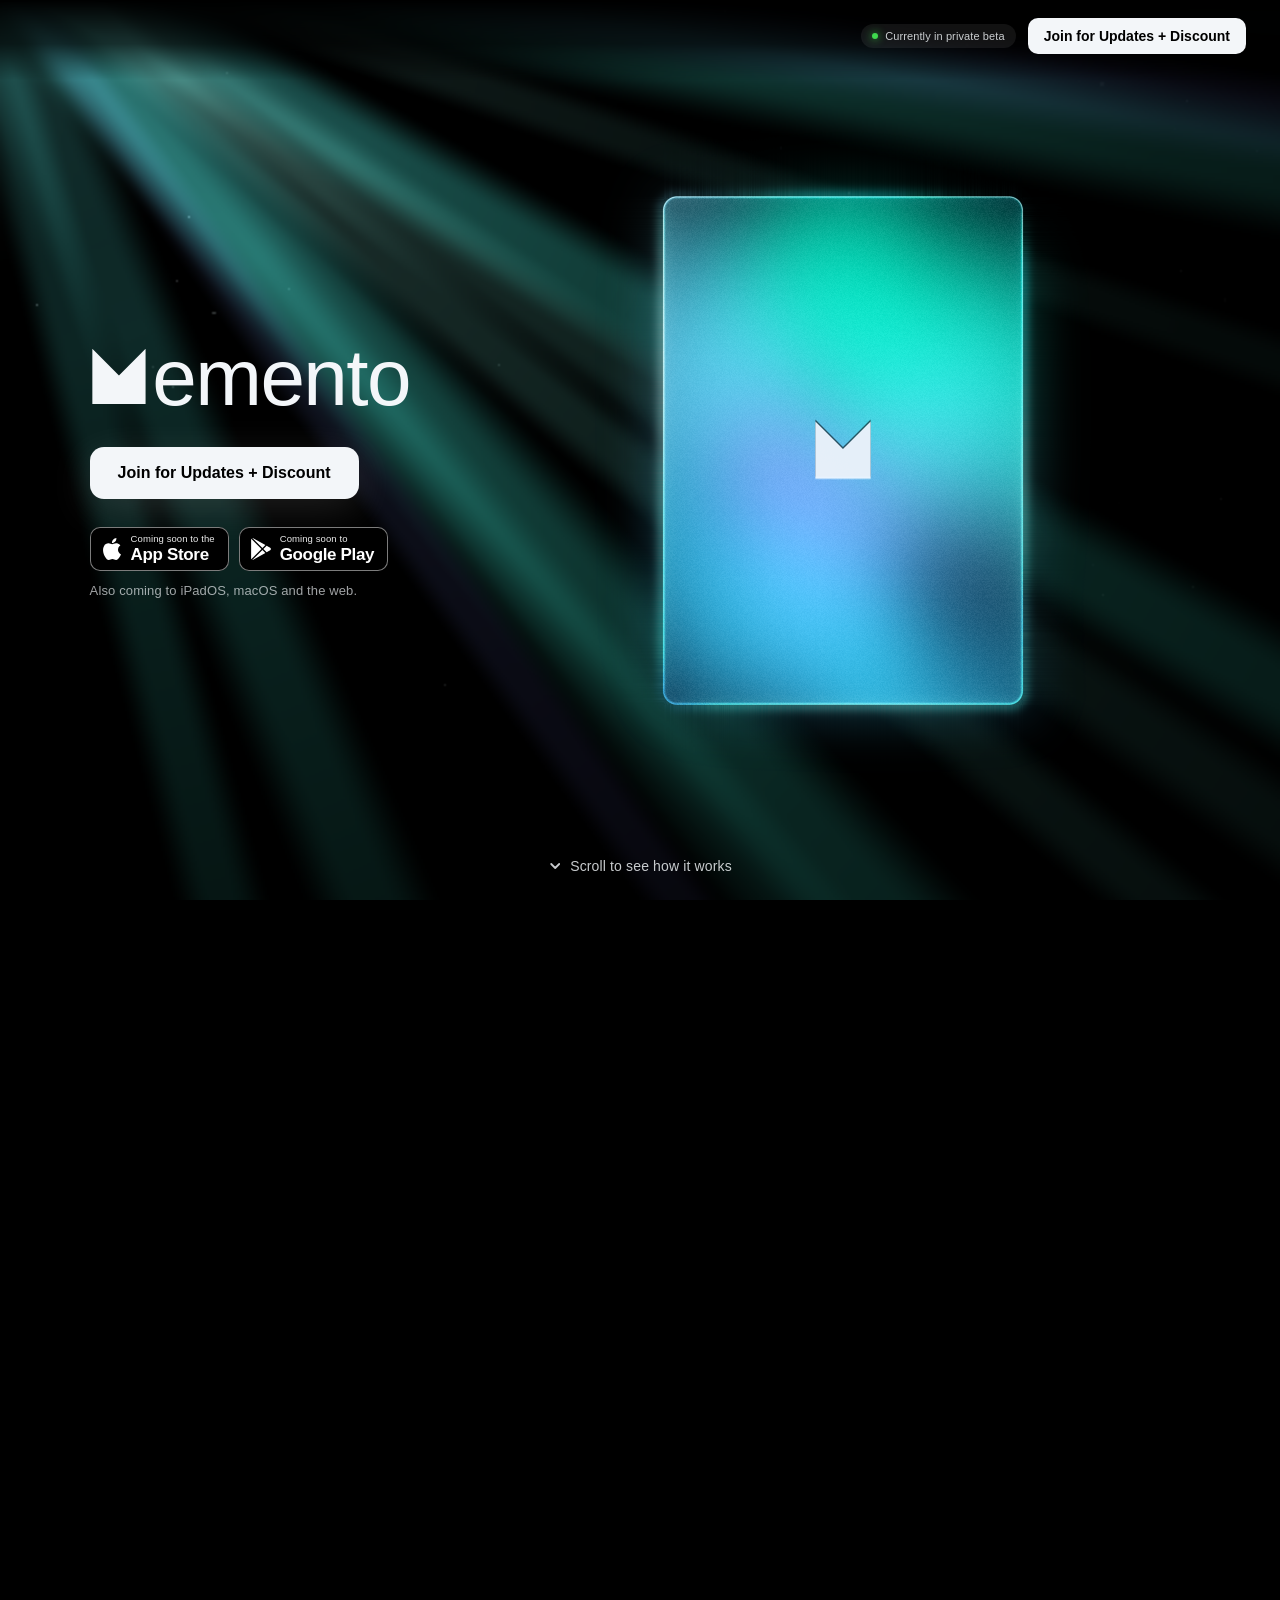
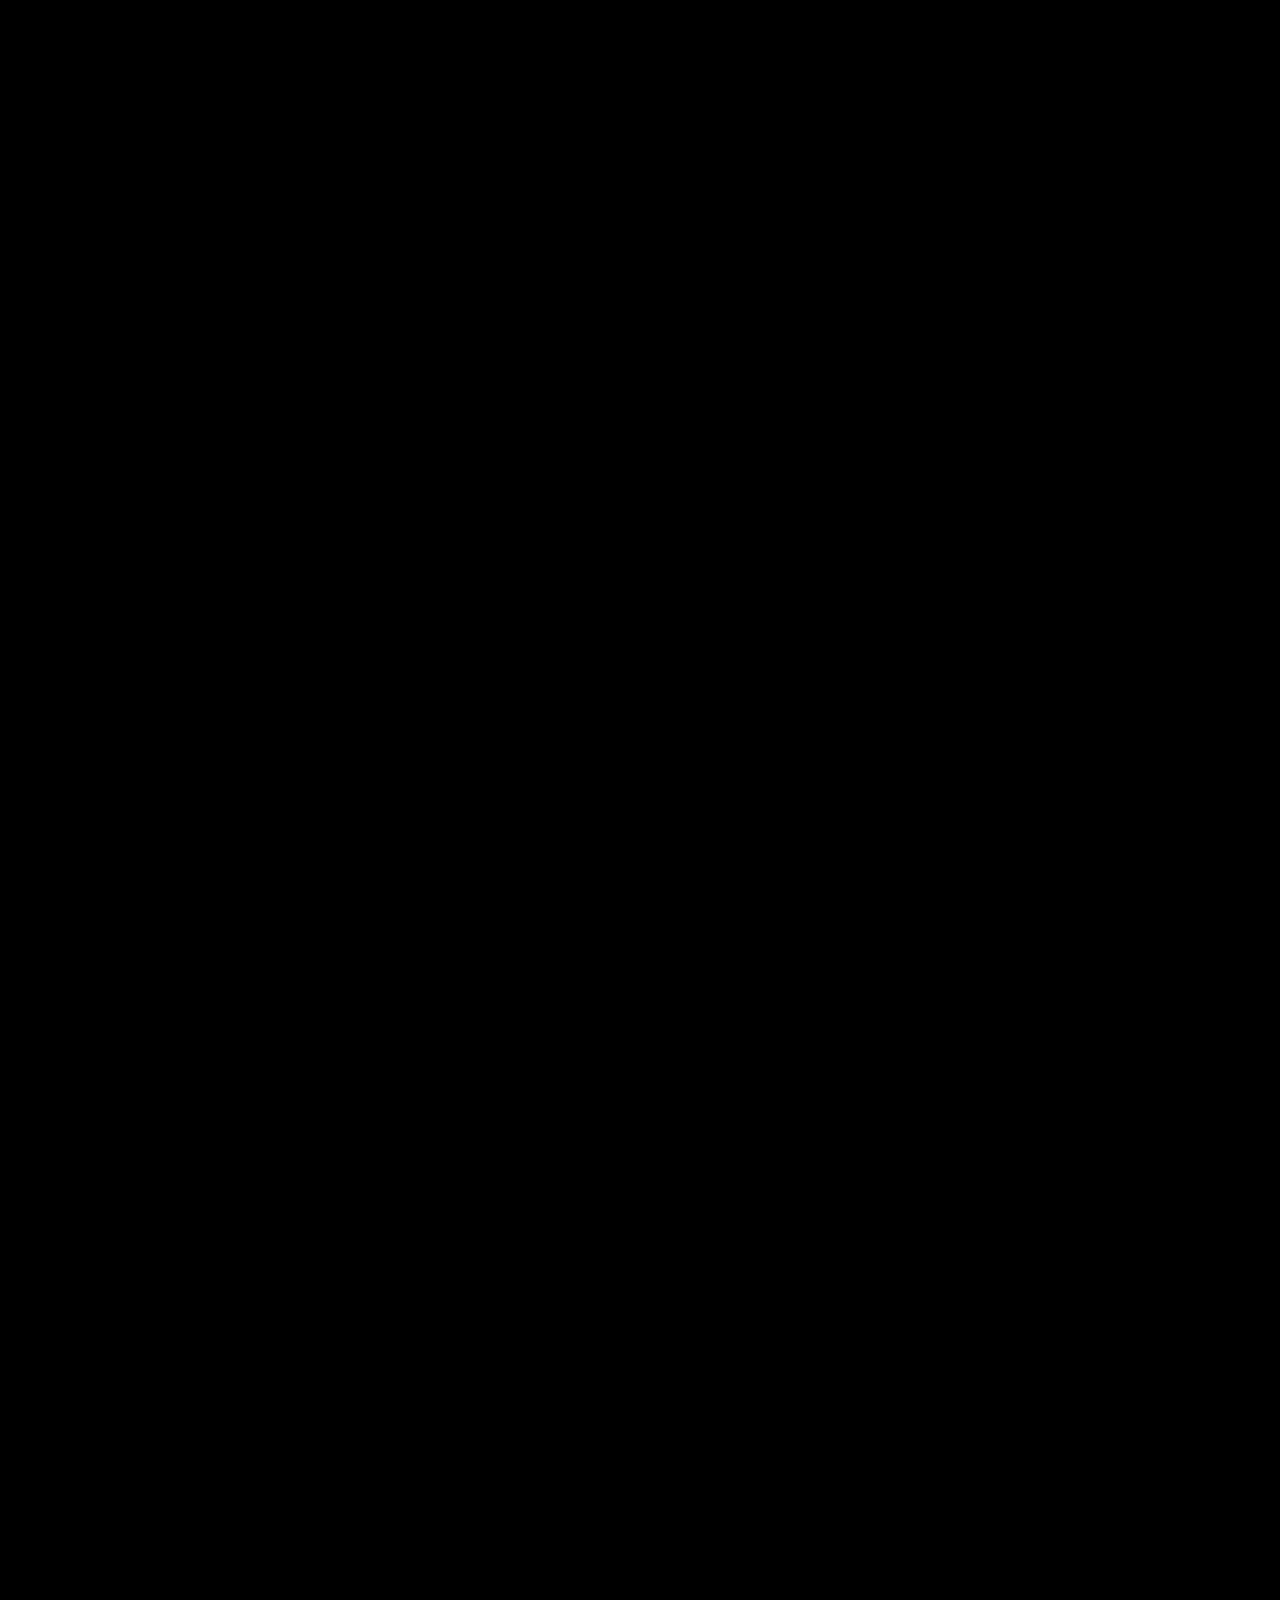
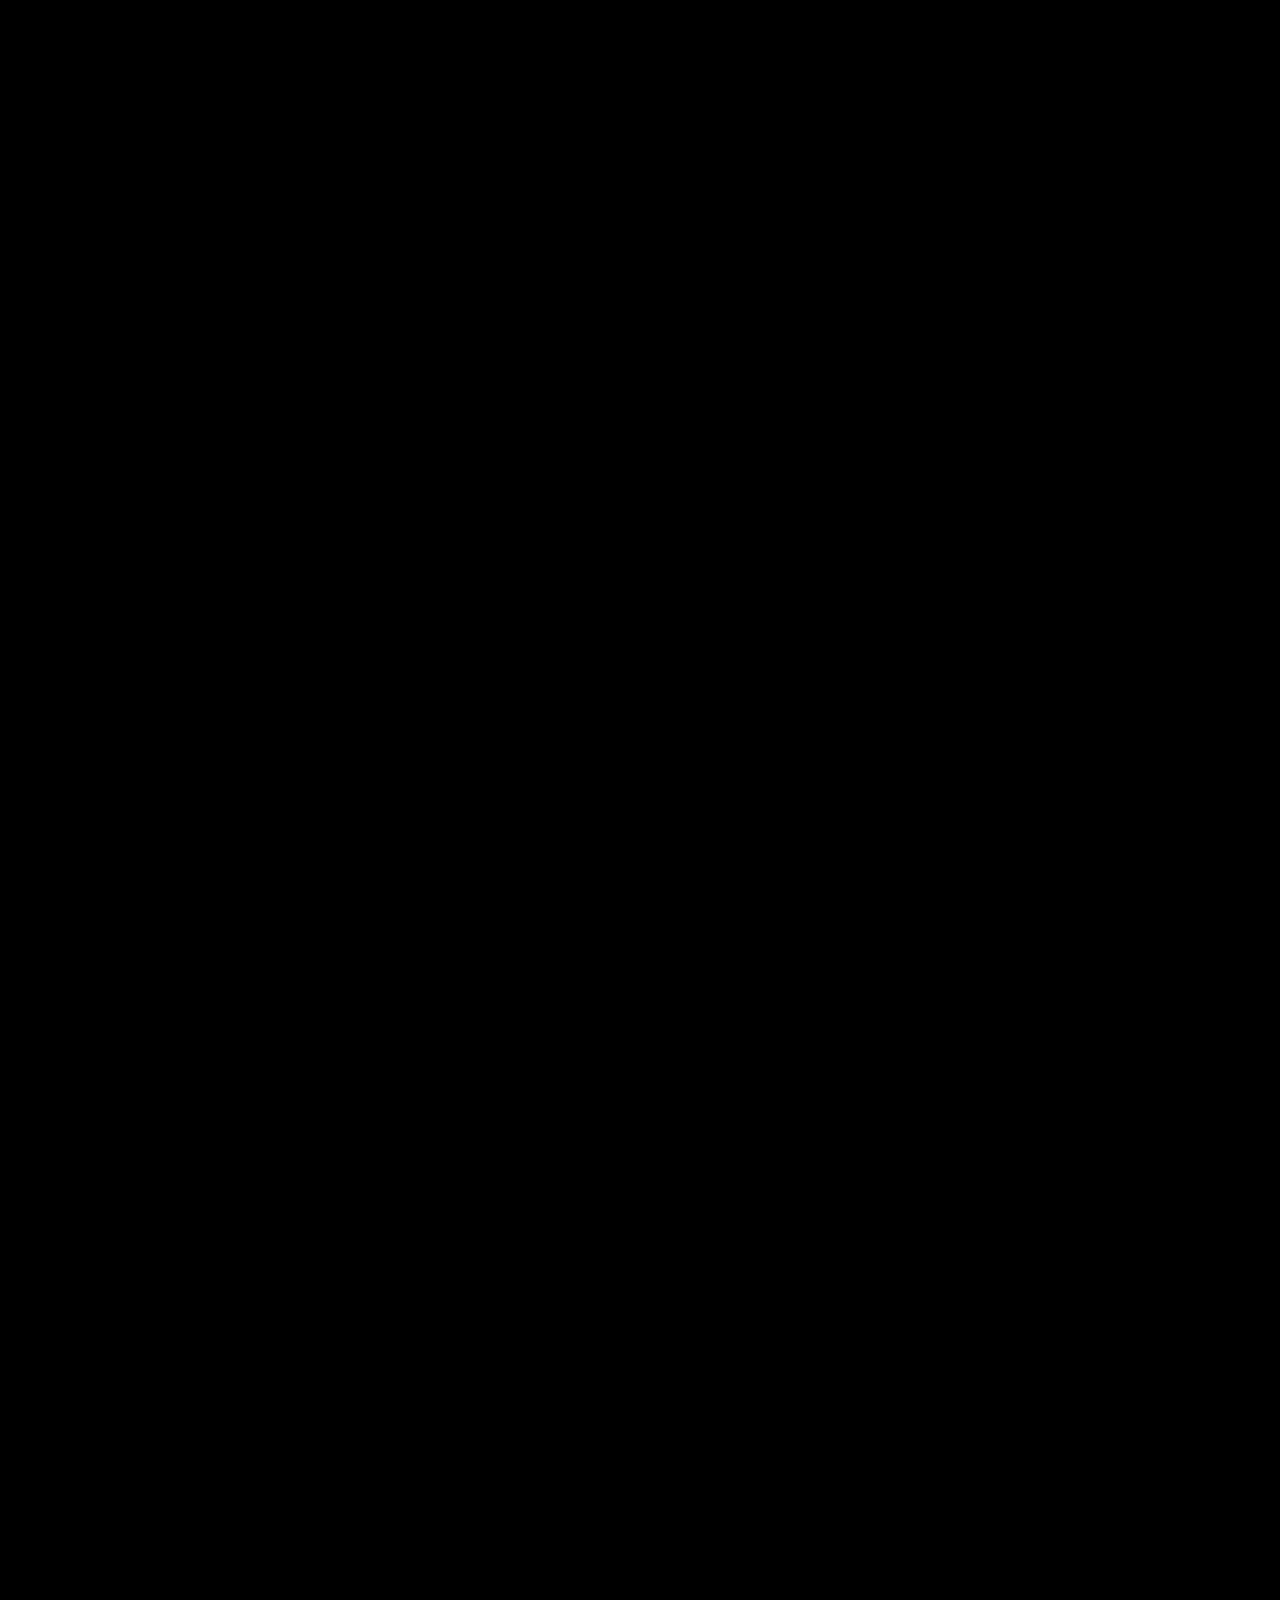
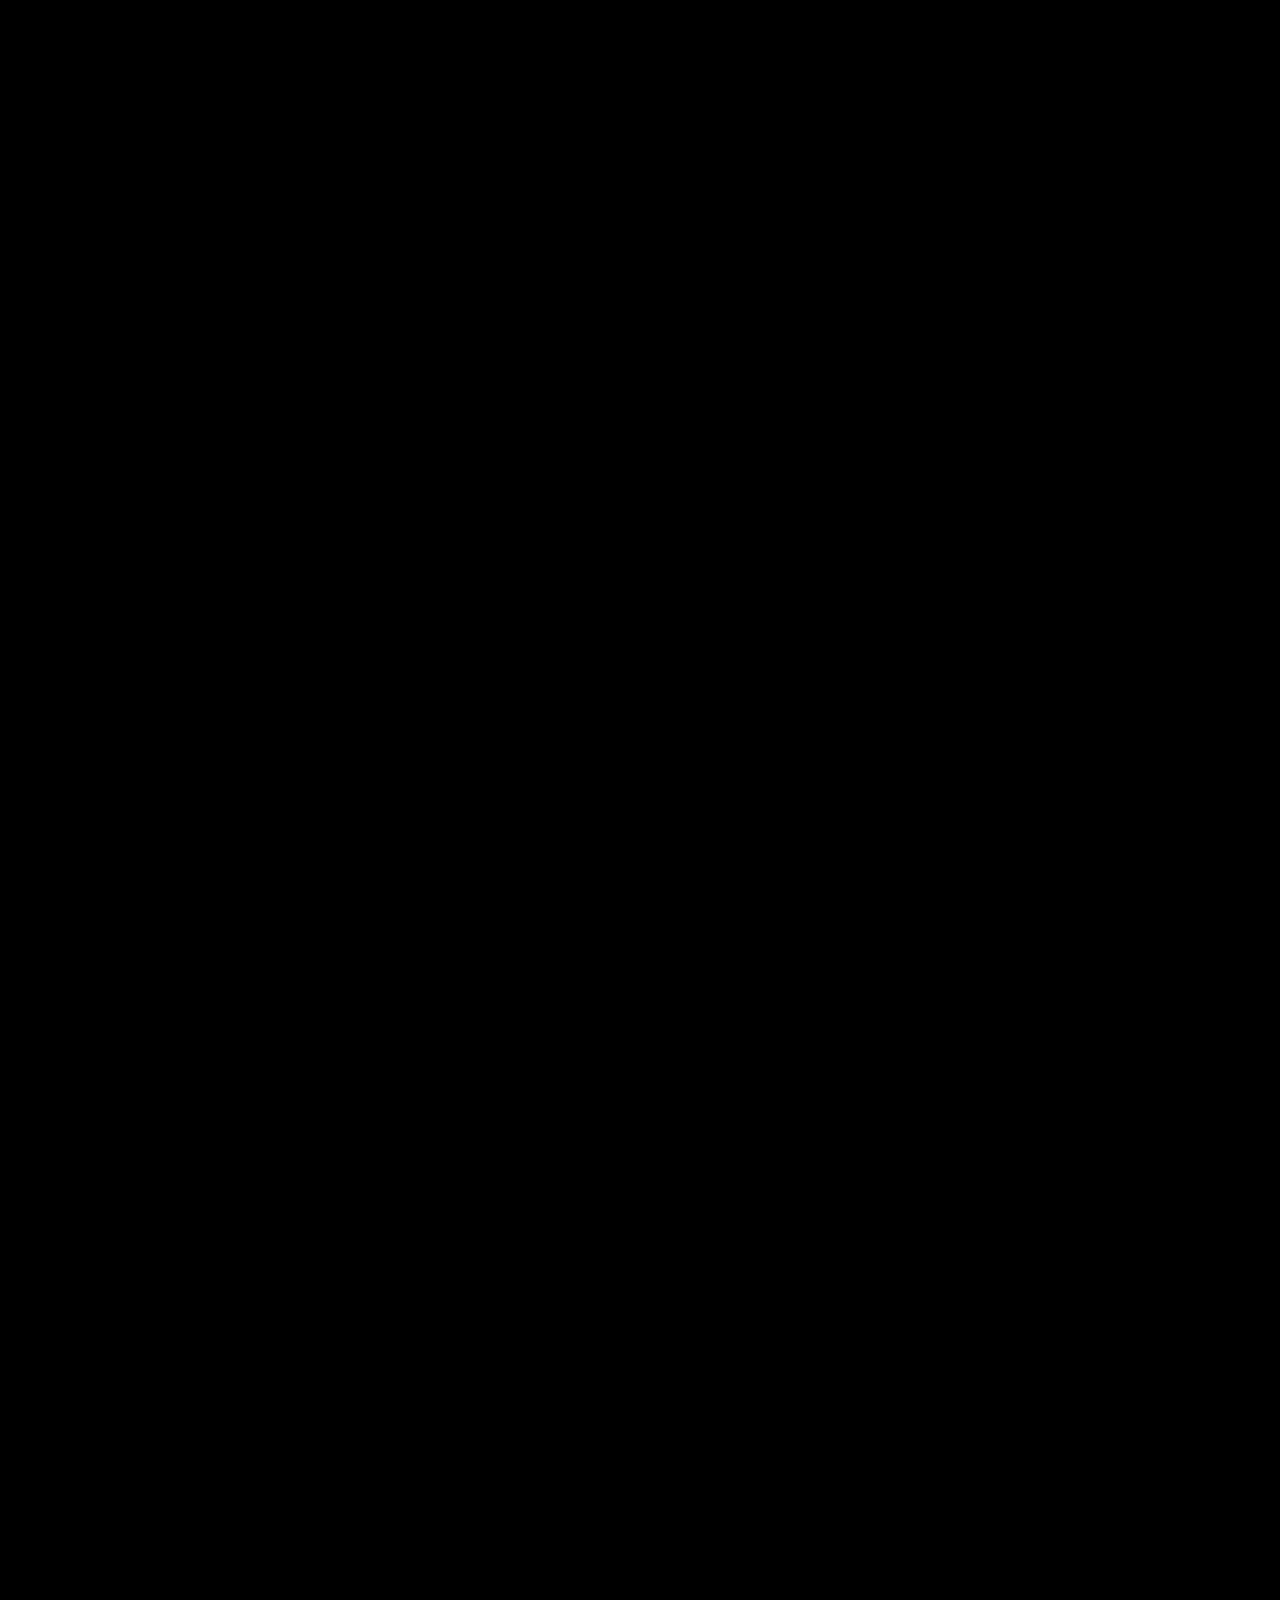
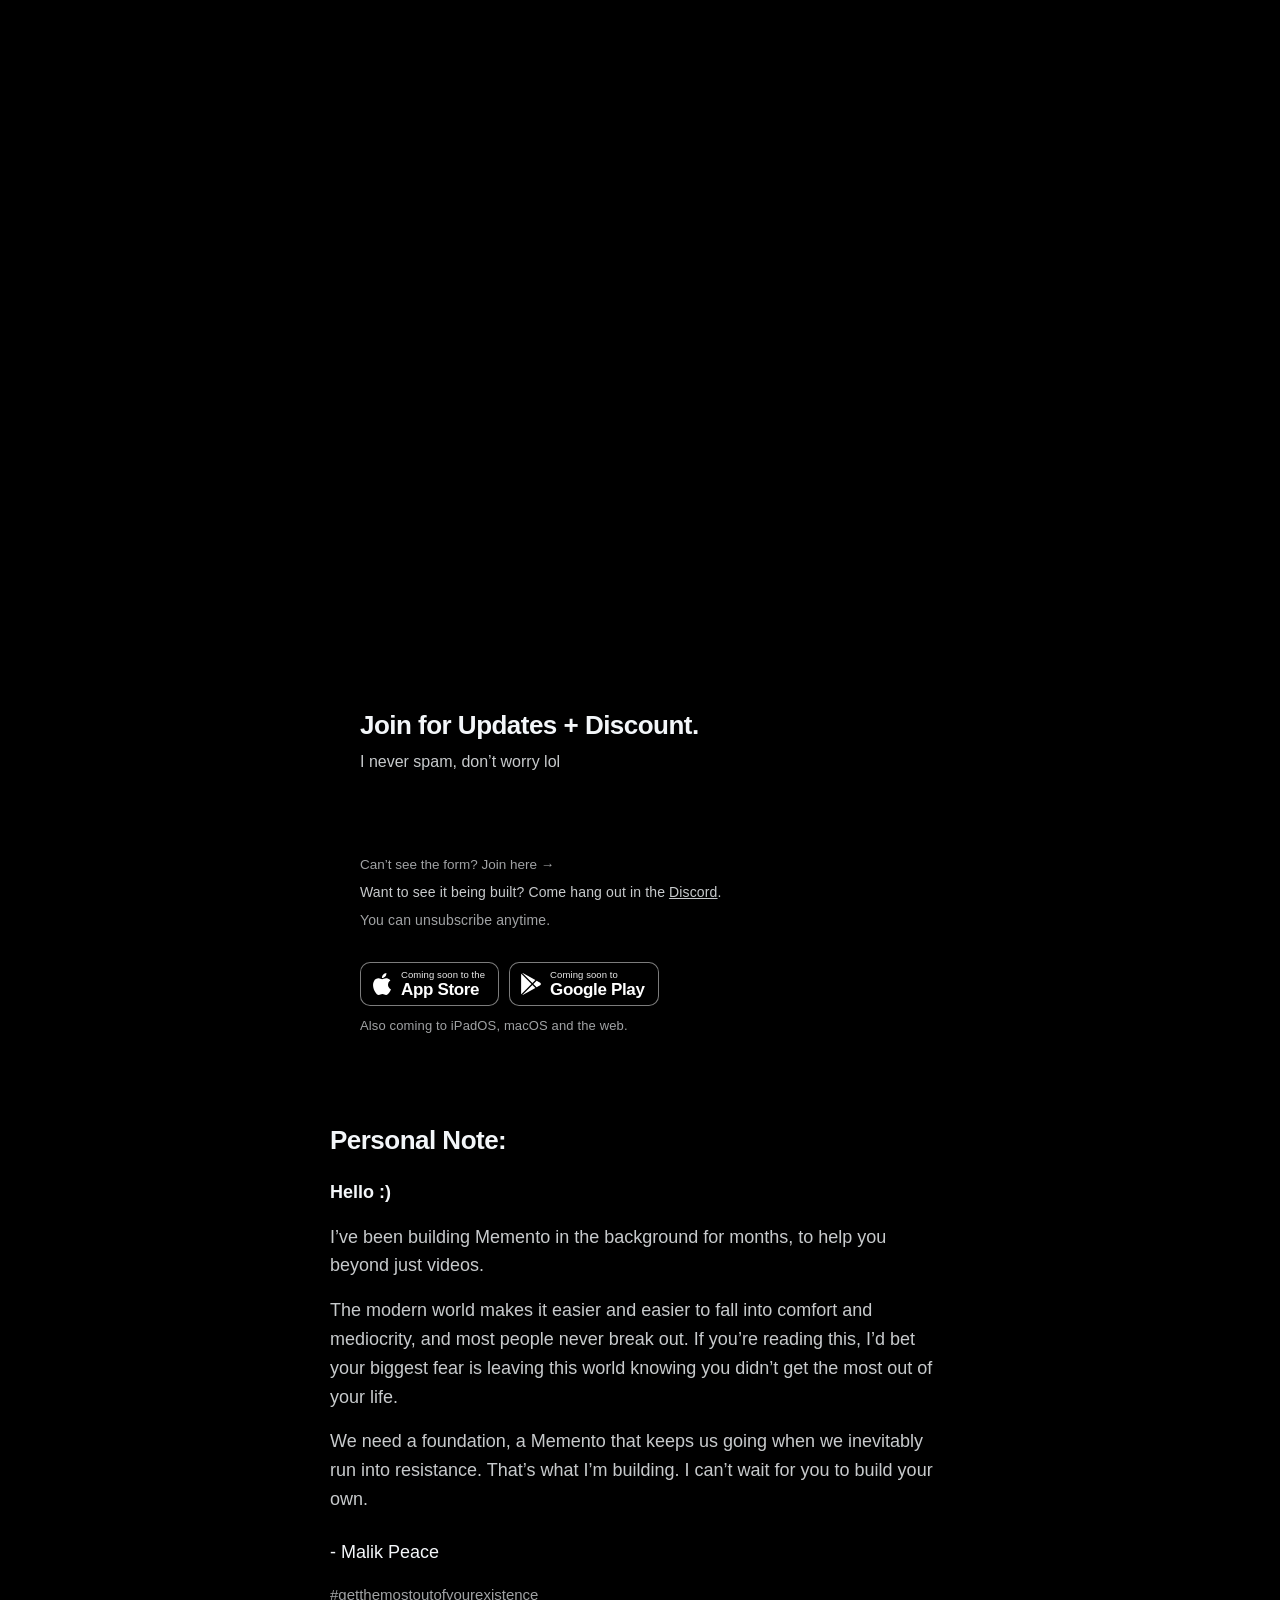
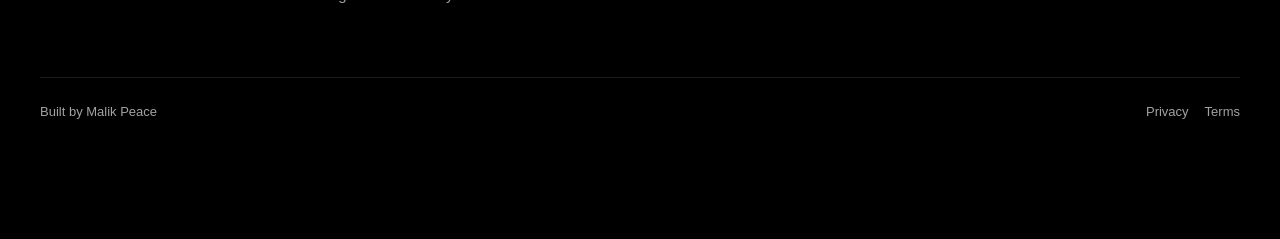
==== index.html @ eef3cbf3 "Landing v3: Who words clear of the card, short Especially if you button, Clarity arrows in the stage" ====
<!doctype html>
<html lang="en">
<head>
<meta charset="utf-8">
<meta name="viewport" content="width=device-width, initial-scale=1, viewport-fit=cover">
<script>/* always open at the top, so a refresh plays the intro instead of landing mid-story (carried from the old page) */
if ('scrollRestoration' in history) history.scrollRestoration = 'manual';
/* the real site: no mockup bar, the real Beehiiv sign-up */
window.MEMENTO_LIVE = true;</script>
<title>Memento · The personal system for those who actually want to lock in</title>
<link rel="icon" href="favicon.svg" type="image/svg+xml">
<link rel="icon" href="favicon-32.png" type="image/png" sizes="32x32">
<link rel="apple-touch-icon" href="apple-touch-icon.png">
<!-- link previews (iMessage, Instagram, Discord, X) -->
<meta property="og:title" content="Memento">
<meta property="og:description" content="The personal system for those who actually want to lock in. Currently in private beta.">
<meta property="og:type" content="website">
<meta property="og:url" content="https://mementoapp.co/">
<meta property="og:image" content="https://mementoapp.co/og-image.png">
<meta property="og:image:width" content="1200">
<meta property="og:image:height" content="630">
<meta name="twitter:card" content="summary_large_image">
<meta name="twitter:title" content="Memento">
<meta name="twitter:description" content="The personal system for those who actually want to lock in. Currently in private beta.">
<meta name="twitter:image" content="https://mementoapp.co/og-image.png">
<meta name="description" content="Get clear on what you want, take the one action that matters today, and keep going until it's automatic. Memento is in private beta.">
<meta name="theme-color" content="#000000">
<link rel="stylesheet" href="v3/page.css?v=5">
<link rel="stylesheet" href="v3/a.css?v=5">
</head>
<body>
<main id="app"></main>
<noscript><p style="padding:24px;color:#f3f6f9">Memento needs JavaScript to show this page. <a href="https://maliks-newsletter-59a34c.beehiiv.com/" style="color:#f3f6f9">Join for Updates + Discount</a></p></noscript>
<script src="skins-cortex.js?v=21"></script>
<script>window.ML_TIME_SCALE = 3.8;   /* a livelier card than the app default */</script>
<script src="v3/memento-card.js?v=5"></script>
<script src="v3/engine.js?v=5"></script>
<script src="v3/kit.js?v=5"></script>
<script src="v3/fire.js?v=5"></script>
<script src="v3/beams.js?v=5"></script>
<script src="v3/a.js?v=5"></script>
<script src="v3/live.js?v=5"></script>
</body>
</html>
---- v3/page.css ----
/* Landing v3 mockups: one dark look (Memento is dark-first), Arial like the live page; inside the device frames the
   app's own system font. */
:root {
  color-scheme: dark;
  --bg: #000;
  --ink: #f3f6f9;
  --ink2: rgba(243, 246, 249, 0.82);
  --ink3: rgba(243, 246, 249, 0.6);
  --glass: rgba(255, 255, 255, 0.06);
  --glass-hi: rgba(255, 255, 255, 0.12);
  --green: #3fd94e;
  --cyan: #3ad9f5;
  --font: Arial, "Helvetica Neue", Helvetica, sans-serif;
  --sys: -apple-system, BlinkMacSystemFont, "SF Pro Text", "Helvetica Neue", Arial, sans-serif;
  --bar: 38px;
}
* { box-sizing: border-box; }
html, body { margin: 0; background: var(--bg); color: var(--ink); font-family: var(--font); -webkit-font-smoothing: antialiased; }
html { overflow-x: hidden; }
#app { overflow-x: clip; }
button, input { font: inherit; color: inherit; }
button { cursor: pointer; }
a { color: inherit; }
:focus-visible { outline: 2px solid var(--cyan); outline-offset: 3px; }
.glass { background: var(--glass); -webkit-backdrop-filter: blur(30px) saturate(1.5); backdrop-filter: blur(30px) saturate(1.5); box-shadow: inset 0 1px 0 rgba(255, 255, 255, 0.07), inset 0 0 0 1px rgba(255, 255, 255, 0.09); }

/* ---------- mockup chrome: the direction switcher (not part of the design) */
.mx { position: fixed; z-index: 90; left: 0; right: 0; top: 0; height: var(--bar); display: flex; align-items: center; justify-content: center; gap: 4px; padding: 0 10px; background: #111214; border-bottom: 1px solid #222; font-size: 13px; }
.mx .lbl { color: #8a8f98; margin-right: 6px; white-space: nowrap; }
.mx button { border: 0; background: transparent; color: #a6abb3; padding: 6px 11px; border-radius: 999px; white-space: nowrap; }
.mx button[aria-pressed="true"] { background: #f3f6f9; color: #000; font-weight: 700; }
@media (max-width: 520px) { .mx .lbl { display: none; } .mx button { padding: 6px 9px; font-size: 12.5px; } }
#app { padding-top: var(--bar); }

/* ---------- header (from the live page) */
.top { position: fixed; z-index: 40; left: 0; right: 0; top: var(--bar); display: flex; align-items: center; justify-content: space-between; padding: 18px clamp(20px, 3vw, 34px) 26px; pointer-events: none; background: linear-gradient(to bottom, #000 0%, rgba(0, 0, 0, 0.72) 55%, rgba(0, 0, 0, 0)); }
.top > * { pointer-events: auto; }
.wm { display: inline-flex; align-items: baseline; font-size: 25px; font-weight: 500; letter-spacing: -0.02em; }
.wm svg { height: 0.74em; width: auto; margin-right: 0.05em; fill: currentColor; transform: translateY(0.01em); }
@media (min-width: 980px) { .wm { font-size: 27px; } }
.beta { display: inline-flex; align-items: center; gap: 7px; font-size: 11px; padding: 6px 11px; border-radius: 999px; background: rgba(255, 255, 255, 0.07); color: var(--ink2); }
.beta i { width: 6px; height: 6px; border-radius: 50%; background: var(--green); box-shadow: 0 0 8px var(--green); }

/* ---------- buttons */
.cta { display: inline-flex; align-items: center; justify-content: center; border: 0; border-radius: 14px; padding: 17px 28px; background: #f3f6f9; color: #000; font-weight: 700; font-size: 16px; box-shadow: 0 10px 40px rgba(255, 255, 255, 0.12); transition: transform .15s ease-out; }
.cta:active { transform: scale(0.98); }
.hint { font-size: 14px; color: var(--ink2); display: inline-flex; gap: 8px; align-items: center; }
.hint svg { width: 14px; height: 14px; animation: bob 1.8s ease-in-out infinite; }
@keyframes bob { 50% { transform: translateY(3px); } }
@media (prefers-reduced-motion: reduce) { .hint svg { animation: none; } }

/* ---------- canvases */
.k-host { position: relative; flex: none; }
.k-wall { position: absolute; inset: 0; width: 100%; height: 100%; display: block; }

/* ---------- the look picker */
.lk-row { display: flex; gap: 8px; flex-wrap: wrap; }
.lk { display: flex; align-items: center; gap: 10px; border: 0; padding: 7px 14px 7px 7px; border-radius: 12px; background: rgba(255, 255, 255, 0.06); box-shadow: inset 0 0 0 1px rgba(255, 255, 255, 0.08); text-align: left; transition: background-color .2s ease-out, box-shadow .2s ease-out; }
.lk i { width: 26px; height: 37px; border-radius: 5px; flex: none; box-shadow: inset 0 0 0 1px rgba(255, 255, 255, 0.25); }
.lk span { display: flex; flex-direction: column; gap: 2px; }
.lk b { font-size: 14px; }
.lk small { font-size: 12px; color: var(--ink3); }
.lk:hover { background: rgba(255, 255, 255, 0.1); }
.lk[aria-pressed="true"] { background: rgba(255, 255, 255, 0.16); box-shadow: inset 0 0 0 1.5px rgba(255, 255, 255, 0.7); }
@media (max-width: 700px) {
  .lk-row { flex-wrap: nowrap; overflow-x: auto; scroll-snap-type: x mandatory; margin-inline: -20px; padding-inline: 20px; scrollbar-width: none; }
  .lk-row::-webkit-scrollbar { display: none; }
  .lk { scroll-snap-align: start; flex: none; }
}

/* ---------- devices (Home on iPhone and iPad) */
.dev { position: relative; flex: none; }
.dev-phone { width: var(--w); height: calc(var(--w) * 844 / 390); border-radius: calc(var(--w) * 0.145); box-shadow: 0 0 0 calc(var(--w) * 0.028) #1b1c1f, 0 0 0 calc(var(--w) * 0.032) #3a3c41, 0 40px 120px rgba(0, 0, 0, 0.7); }
.dev-pad { width: var(--w); height: calc(var(--w) * 820 / 1180); border-radius: calc(var(--w) * 0.04); box-shadow: 0 0 0 calc(var(--w) * 0.018) #1b1c1f, 0 0 0 calc(var(--w) * 0.02) #3a3c41, 0 40px 120px rgba(0, 0, 0, 0.7); }
.dev .scr { position: absolute; left: 0; top: 0; width: 390px; height: 844px; transform-origin: 0 0; transform: scale(var(--s)); overflow: hidden; border-radius: 56px; background: #000; font-family: var(--sys); color: #f3f6f9; }
.dev-pad .scr { width: 1180px; height: 820px; border-radius: 46px; }
.dev .room { position: absolute; inset: 0; }
.dev .sbar { position: absolute; z-index: 3; left: 0; right: 0; top: 0; height: 50px; display: flex; justify-content: space-between; align-items: center; padding: 6px 34px 0 46px; font-size: 16px; font-weight: 600; }
.dev-pad .sbar { height: 30px; padding: 4px 26px 0 26px; font-size: 13px; }
.sbar .sb-i { display: flex; gap: 6px; align-items: center; }
.dev .home { position: absolute; inset: 0; z-index: 2; padding: 62px 20px 0; }
.h-top { display: flex; justify-content: space-between; align-items: center; height: 44px; }
.h-wm { display: inline-flex; align-items: baseline; font-size: 22px; font-weight: 500; letter-spacing: -0.02em; }
.h-wm svg { height: 0.74em; margin-right: 0.04em; fill: currentColor; }
.h-av { width: 40px; height: 40px; border-radius: 50%; display: grid; place-items: center; background: rgba(255, 255, 255, 0.1); font-size: 15px; font-weight: 600; }
.h-hi { margin-top: 18px; font-size: 28px; font-weight: 700; letter-spacing: -0.02em; }
.h-date { margin-top: 4px; font-size: 16px; color: rgba(243, 246, 249, 0.62); }
.h-card { position: relative; display: flex; justify-content: center; margin-top: 14px; }
.h-pill { position: absolute; top: -8px; left: calc(50% + 14px); background: var(--green); color: #031b07; font-size: 13.5px; font-weight: 700; padding: 6px 12px; border-radius: 999px; opacity: 0; transform: scale(0.8); transition: opacity .3s ease-out, transform .35s cubic-bezier(.2, 1.4, .4, 1); white-space: nowrap; }
.h-pill.on { opacity: 1; transform: none; }
.h-boxes { position: absolute; left: 20px; right: 20px; top: 506px; }
.hb { position: relative; border-radius: 24px; padding: 20px 20px 18px; background: rgba(255, 255, 255, 0.07); -webkit-backdrop-filter: blur(22px) saturate(1.5); backdrop-filter: blur(22px) saturate(1.5); box-shadow: inset 0 1px 0 rgba(255, 255, 255, 0.09), inset 0 0 0 1px rgba(255, 255, 255, 0.1); }
.hb-k { font-size: 16px; color: rgba(243, 246, 249, 0.62); font-weight: 500; display: flex; justify-content: space-between; }
.hb-done { color: var(--green); font-weight: 600; }
.hb-t { margin-top: 8px; font-size: 24px; line-height: 1.2; font-weight: 700; letter-spacing: -0.015em; }
.hb.done .hb-t { text-decoration: line-through; text-decoration-color: rgba(243, 246, 249, 0.5); color: rgba(243, 246, 249, 0.6); }
.hb-s { margin-top: 6px; font-size: 16px; line-height: 1.35; color: rgba(243, 246, 249, 0.75); }
.hb-s.small { font-size: 13px; }
.hb-hold { position: relative; overflow: hidden; margin-top: 16px; height: 50px; border-radius: 14px; background: rgba(255, 255, 255, 0.08); display: grid; place-items: center; font-size: 18px; font-weight: 600; }
.hb-hold span { position: relative; display: inline-flex; gap: 10px; align-items: center; }
.hb-hold svg { width: 22px; height: 22px; color: var(--cyan); }
.hb-hold .fill { position: absolute; left: 0; top: 0; bottom: 0; background: linear-gradient(90deg, rgba(63, 217, 78, 0.35), rgba(63, 217, 78, 0.6)); }
.hb.done .hb-hold { background: rgba(63, 217, 78, 0.28); }
.hb-big { display: flex; align-items: baseline; gap: 8px; margin-top: 6px; }
.hb-big b { font-size: 40px; letter-spacing: -0.03em; font-variant-numeric: tabular-nums; }
.hb-big span { font-size: 15px; color: rgba(243, 246, 249, 0.62); }
.hb-dots { display: flex; justify-content: space-between; margin: 12px 0 10px; }
.hb-dots span { display: flex; flex-direction: column; align-items: center; gap: 6px; font-size: 11px; color: rgba(243, 246, 249, 0.5); }
.hb-dots i { width: 22px; height: 22px; border-radius: 50%; background: rgba(255, 255, 255, 0.1); transition: background-color .3s ease-out, box-shadow .3s ease-out; }
.hb-dots .on i { background: var(--green); box-shadow: 0 0 14px rgba(63, 217, 78, 0.55); }
.hb-bar { height: 6px; border-radius: 3px; background: rgba(255, 255, 255, 0.12); margin: 12px 0 10px; overflow: hidden; }
.hb-bar i { display: block; height: 100%; border-radius: 3px; background: var(--cyan); }
.h-bar { position: absolute; left: 20px; right: 20px; bottom: 20px; display: flex; justify-content: space-between; align-items: center; }
.gl { background: rgba(255, 255, 255, 0.08); -webkit-backdrop-filter: blur(20px) saturate(1.5); backdrop-filter: blur(20px) saturate(1.5); box-shadow: inset 0 1px 0 rgba(255, 255, 255, 0.1), inset 0 0 0 1px rgba(255, 255, 255, 0.1); }
.gl.circ { width: 48px; height: 48px; border-radius: 50%; display: grid; place-items: center; }
.gl.circ svg { width: 22px; height: 22px; }
.gl.dots { height: 48px; padding: 0 22px; border-radius: 999px; display: flex; align-items: center; gap: 8px; }
.gl.dots i { width: 8px; height: 8px; border-radius: 4px; background: rgba(255, 255, 255, 0.45); }
.gl.dots i.on { width: 30px; background: #fff; }
/* iPad sideways */
.home.pad { padding: 44px 34px 0; }
.home.pad .h-hi { font-size: 32px; }
.p-left { position: absolute; left: 0; width: 50%; top: 150px; bottom: 90px; display: grid; place-items: center; }
.p-left .h-card { margin: 0; }
.p-right { position: absolute; left: 50%; right: 34px; top: 170px; display: flex; flex-direction: column; gap: 16px; }
.p-row { display: grid; grid-template-columns: 1fr 1fr; gap: 16px; }
.p-row .hb-dots i { width: 18px; height: 18px; }
.home.pad .h-bar { left: 34px; right: 34px; bottom: 26px; }

/* ---------- the sign-up sheet */
.sheet { position: fixed; inset: 0; z-index: 80; display: grid; place-items: center; padding: 20px; pointer-events: none; }
.sheet-bg { position: absolute; inset: 0; background: rgba(0, 0, 0, 0.55); opacity: 0; transition: opacity .25s ease-out; }
.sheet-card { position: relative; width: min(440px, 100%); border-radius: 18px; padding: 30px 26px 24px; display: flex; flex-direction: column; gap: 12px; opacity: 0; transform: translateY(16px) scale(.98); transition: opacity .25s ease-out, transform .3s ease-out; background: rgba(20, 22, 26, 0.72); }
.sheet.on { pointer-events: auto; }
.sheet.on .sheet-bg, .sheet.on .sheet-card { opacity: 1; transform: none; }
.sheet-x { position: absolute; right: 12px; top: 10px; border: 0; background: transparent; font-size: 26px; color: var(--ink3); }
.sheet h2, .su h2 { margin: 0; font-size: 26px; letter-spacing: -0.02em; }
.lead { margin: 0; color: var(--ink2); }
.small { margin: 0; font-size: 14px; color: var(--ink2); }
.dim { color: var(--ink3); }
.su-form { display: flex; gap: 8px; margin-top: 6px; }
.su-form input { flex: 1; min-width: 0; border: 0; border-radius: 12px; padding: 15px 14px; background: rgba(255, 255, 255, 0.08); box-shadow: inset 0 0 0 1px rgba(255, 255, 255, 0.1); font-size: 16px; }
.su-form button { border: 0; border-radius: 12px; padding: 0 22px; background: #f3f6f9; color: #000; font-weight: 700; }
.su-done { margin: 0; font-size: 13px; color: var(--green); }

/* ---------- sections after the story */
.su { width: min(560px, calc(100% - 40px)); margin: 0 auto; display: flex; flex-direction: column; gap: 12px; padding-block: 90px 40px; }
.letter { width: min(620px, calc(100% - 40px)); margin: 0 auto; padding-block: 50px 70px; display: flex; flex-direction: column; gap: 16px; }
.letter h2 { margin: 0 0 6px; font-size: 26px; letter-spacing: -0.02em; }
.letter p { margin: 0; font-size: 18px; line-height: 1.6; color: var(--ink2); }
.letter .hello { color: var(--ink); font-weight: 700; }
.letter .sig { color: var(--ink); margin-top: 8px; }
.letter .tag { font-size: 15px; color: var(--ink3); }
.foot { width: min(1200px, calc(100% - 40px)); margin: 0 auto; padding: 26px 0 120px; display: flex; justify-content: space-between; font-size: 13px; color: var(--ink3); border-top: 1px solid #1a1b1e; }
.foot a { text-decoration: none; }
.foot nav a { margin-left: 16px; }
.mx .mx-notes { margin-left: 8px; color: #f3f6f9; background: rgba(255, 255, 255, 0.08); }
.mx-panel { position: fixed; z-index: 91; top: calc(var(--bar) + 8px); left: 50%; transform: translateX(-50%); width: min(460px, calc(100% - 24px)); padding: 16px 18px; border-radius: 14px; background: #16171a; box-shadow: 0 20px 60px rgba(0, 0, 0, 0.6), inset 0 0 0 1px #2a2b2f; font-size: 14px; line-height: 1.5; color: #d6d9de; }
.mx-panel ul { margin: 8px 0 10px; padding-left: 18px; display: flex; flex-direction: column; gap: 6px; }
.mx-panel small { color: #8a8f98; }
@media (max-width: 520px) { .mx .mx-notes { margin-left: 4px; } }

/* the sign-up button, always reachable: in the header on wide screens, a bar at the bottom on phones */
.top-r { display: flex; align-items: center; gap: 12px; }
.cta-sm { padding: 10px 16px; font-size: 14px; border-radius: 10px; box-shadow: none; }
.stickybar { display: none; }
@media (max-width: 979px) {
  .top .cta-sm { display: none; }
  .stickybar { display: block; position: fixed; z-index: 60; left: 0; right: 0; bottom: 0; padding: 26px 20px calc(16px + env(safe-area-inset-bottom, 0px)); background: linear-gradient(to top, rgba(0, 0, 0, 0.85) 40%, rgba(0, 0, 0, 0)); transition: opacity .25s ease-out, transform .25s ease-out; }
  .stickybar .cta { width: 100%; }
  .stickybar.away { opacity: 0; transform: translateY(12px); pointer-events: none; }
}
.mx-lay { display: none; gap: 2px; margin-left: 8px; padding: 2px; border-radius: 999px; background: rgba(255, 255, 255, 0.06); }
.mx-lay button { padding: 4px 10px; font-size: 12px; }
@media (min-width: 980px) { .mx-lay { display: inline-flex; } }
.mx-who { display: inline-flex; align-items: center; gap: 2px; margin-left: 8px; padding: 2px 2px 2px 8px; border-radius: 999px; background: rgba(255, 255, 255, 0.06); }
.mx-who .lbl2 { color: #8a8f98; font-size: 12px; margin-right: 2px; }
.mx-who button { padding: 4px 9px; font-size: 12px; }
@media (max-width: 520px) { .mx .lbl { display: none; } .mx-who .lbl2 { display: none; } .mx > button { padding: 6px 7px; font-size: 12px; } .mx-who { margin-left: 4px; } .mx-who button { padding: 4px 7px; } }
@media (max-width: 520px) { .mx { gap: 1px; padding: 0 4px; } .mx .mx-notes { margin-left: 3px; padding: 6px 8px; } }

/* ===== Apple polish pass (round 20, from the apple-design guide Malik linked) ===== */
:root { --ink3: rgba(243, 246, 249, 0.66); }   /* small text over glass stays legible (vibrancy) */
/* respond on press, instantly; no 300ms tap delay; no grey tap flash */
button, a, input, [role="button"] { touch-action: manipulation; -webkit-tap-highlight-color: transparent; }
.cta, .lk, .su-form button, .c-join { transition: transform .1s ease-out, background-color .2s ease-out, box-shadow .2s ease-out; }
.cta:active, .su-form button:active { transform: scale(0.97); }
.lk:active { transform: scale(0.97); }
/* tracking by size: big text tighter, small text a touch looser */
small, .small, .beta, .hint { letter-spacing: 0.01em; }
/* the sign-up sheet: on a phone it rises from the bottom, where the button is, and goes back down the same way */
@media (max-width: 979px) {
  .sheet { place-items: end stretch; padding: 0; }
  .sheet-card { width: 100%; border-radius: 22px 22px 0 0; padding: 28px 22px calc(26px + env(safe-area-inset-bottom, 0px)); transform: translateY(100%); transition: transform .38s cubic-bezier(.2, .9, .25, 1), opacity .2s ease-out; opacity: 1; }
  .sheet.on .sheet-card { transform: none; }
}
/* Reduce Motion: cross-fades only, no slides, no moving backgrounds */
@media (prefers-reduced-motion: reduce) {
  .sheet-card { transition: opacity .2s ease-out !important; transform: none !important; }
  .stickybar { transition: opacity .2s ease-out; }
  .stickybar.away { transform: none; }
  .cta:active, .lk:active, .su-form button:active { transform: none; }
}
/* Reduce Transparency: solid surfaces */
@media (prefers-reduced-transparency: reduce) {
  .glass, .gl, .hb, .sheet-card, .lk, .who-card { background: #17181b !important; -webkit-backdrop-filter: none !important; backdrop-filter: none !important; }
  .top { background: #000; }
  .stickybar { background: #000; }
}
/* Increase Contrast: clear edges and brighter secondary text */
@media (prefers-contrast: more) {
  :root { --ink2: rgba(243, 246, 249, 0.95); --ink3: rgba(243, 246, 249, 0.85); }
  .glass, .sheet-card, .su-form input { box-shadow: inset 0 0 0 1px rgba(255, 255, 255, 0.45) !important; }
}
@media (max-width: 979px) { .sheet-card h2 { padding-right: 30px; } }

/* ===== round 29: phones, after Apple / Opal / Craft / Notion / Linear / Things (measured 2026-10-17) =====
   the iPhone's own type (SF Pro), a floating glass header pill, a compact floating Join pill instead of a full-width slab */
:root { --sys: -apple-system, BlinkMacSystemFont, "SF Pro Display", "SF Pro Text", "Helvetica Neue", Inter, Arial, sans-serif; }
@media (max-width: 979px) {
  body, button, input { font-family: var(--sys); }
  .wm, .a-bigwm, .h-wm { font-family: var(--font); }   /* the wordmark stays the wordmark */
  .top { left: 10px; right: 10px; top: calc(var(--bar) + 8px); padding: 9px 10px 9px 16px; border-radius: 20px; background: rgba(20, 21, 24, 0.55);
    -webkit-backdrop-filter: blur(24px) saturate(1.5); backdrop-filter: blur(24px) saturate(1.5); box-shadow: inset 0 1px 0 rgba(255, 255, 255, 0.07), inset 0 0 0 1px rgba(255, 255, 255, 0.07), 0 10px 30px rgba(0, 0, 0, 0.35); }
  .wm { font-size: 22px; }
  .beta { font-size: 11px; padding: 5px 10px; background: rgba(255, 255, 255, 0.06); }
  .stickybar { left: 0; right: 0; display: flex; justify-content: center; padding: 0 20px calc(14px + env(safe-area-inset-bottom, 0px)); background: none; pointer-events: none; }
  .stickybar .cta { width: auto; pointer-events: auto; padding: 15px 26px; border-radius: 999px; font-size: 16px; font-weight: 600; letter-spacing: -0.01em;
    box-shadow: 0 12px 34px rgba(0, 0, 0, 0.55), 0 0 0 1px rgba(255, 255, 255, 0.4); }
  .sheet-card h2, .su h2, .letter h2 { letter-spacing: -0.025em; }
}
@media (max-width: 979px) and (prefers-reduced-transparency: reduce) { .top { background: #111214; } }
@media (max-width: 979px) {
  .a .top { transition: background-color .3s ease-out, box-shadow .3s ease-out, -webkit-backdrop-filter .3s ease-out, backdrop-filter .3s ease-out; }
  .a .top:not(.solid) { background: transparent; box-shadow: none; -webkit-backdrop-filter: none; backdrop-filter: none; }
}

/* round 30: the Join button lives in the header (top right) on every screen; desktop keeps its full label */
.cta-sm .l-short { display: none; }
@media (max-width: 979px) {
  .top .beta { display: none; }
  .top .cta-sm { display: inline-flex; padding: 8px 16px; font-size: 14px; font-weight: 600; border-radius: 999px; box-shadow: none; }
  .top .cta-sm .l-full { display: none; }
  .top .cta-sm .l-short { display: inline; }
  .a .top:not(.solid) .cta-sm { opacity: 0; pointer-events: none; }
  .top .cta-sm { transition: opacity .25s ease-out, transform .1s ease-out; }
  .stickybar.past-hero { opacity: 0; transform: translateY(14px); pointer-events: none; }
  .stickybar.past-hero .cta { pointer-events: none; }
}

/* the real sign-up (mementoapp.co only): Beehiiv's own form in an iframe, set in like the live page */
.bhwrap { margin-top: 6px; }
.bh { min-height: 56px; --bh-inset: 19px; width: calc(100% + var(--bh-inset) * 2) !important; max-width: none !important; margin-left: calc(-1 * var(--bh-inset)) !important; }
.bh iframe { width: 100%; border: 0; background: transparent; color-scheme: normal; }
.bh-fallback { align-self: flex-start; font-size: 13.5px; font-weight: 500; color: var(--ink3); text-decoration: none; }
.bh-fallback:hover { color: var(--ink); }
---- v3/a.css ----
/* Direction A: today's layout (text left, card centre, panel right; on phones text top, card middle, button bottom) */
.a-wall { position: fixed; left: 0; right: 0; top: var(--bar); bottom: 0; z-index: 0; transition: opacity .3s linear; }
.a-story { position: relative; z-index: 1; }
.a-stage { position: sticky; top: var(--bar); height: calc(100vh - var(--bar)); height: calc(100svh - var(--bar)); overflow: hidden; }
.a-text { position: absolute; left: clamp(28px, 6vw, 96px); top: 0; bottom: 0; width: min(390px, 30vw); z-index: 3; }
.a-t { position: absolute; inset: 0; display: flex; flex-direction: column; justify-content: center; gap: 16px; }
.a-t h2 { margin: 0; font-size: clamp(30px, 3.3vw, 46px); line-height: 1.04; letter-spacing: -0.025em; }
.a-t p { margin: 0; font-size: 17px; line-height: 1.5; color: var(--ink2); }
.a-t p b { color: var(--ink); }
.a-t .eq { color: var(--ink); font-weight: 700; font-size: 21px; }
.a-h1 { margin: 0; font-size: clamp(32px, 3.3vw, 48px); line-height: 1.08; font-weight: 400; letter-spacing: -0.02em; }
.a-h1 b { font-weight: 700; }
.a-cta-d { align-self: flex-start; margin-top: 10px; }
.a-cardarea { position: absolute; inset: 0; display: grid; place-items: center; pointer-events: none; z-index: 2; }
.a-slot { will-change: transform; }
.a-panel { position: absolute; right: clamp(28px, 6vw, 96px); top: 0; bottom: 0; width: min(340px, 26vw); z-index: 3; }
.a-p { position: absolute; inset: 0; display: flex; flex-direction: column; justify-content: center; gap: 12px; }
.a-hint { position: absolute; left: 50%; bottom: 26px; transform: translateX(-50%); z-index: 3; white-space: nowrap; }
.a-after { position: relative; z-index: 2; background: linear-gradient(to bottom, rgba(0,0,0,0), #000 220px); }
.a-dev { width: min(1200px, calc(100% - 40px)); margin: 0 auto; padding-top: 140px; display: flex; flex-direction: column; gap: 14px; }
.a-dev h2 { margin: 0; font-size: clamp(32px, 3.6vw, 48px); letter-spacing: -0.025em; }
.a-dev > p { margin: 0 0 4px; font-size: 17px; color: var(--ink2); }
.a-devrow { display: flex; gap: 60px; align-items: center; justify-content: center; margin-top: 44px; }
/* phones */
.a.is-phone .a-text { left: 20px; right: 20px; width: auto; top: 0; bottom: 0; height: auto; }
.a.is-phone .a-t { inset: auto; left: 0; right: 0; top: 0; justify-content: flex-start; align-items: center; text-align: center; gap: 10px; }
.a.is-phone .a-t h2 { font-size: 30px; line-height: 1.08; }
.a.is-phone .a-t p { font-size: 16px; line-height: 1.45; max-width: 340px; }
.a.is-phone .a-t .eq { font-size: 17px; }
.a.is-phone .a-h1 { font-size: 27px; margin-top: 6px; }
.a.is-phone .a-cta-d { display: none; }
.a.is-phone .a-panel { left: 20px; right: 20px; width: auto; top: 0; bottom: 0; height: auto; }
.a.is-phone .a-p { inset: auto; left: 0; right: 0; top: 0; justify-content: flex-start; gap: 8px; }
.a.is-phone .a-hint { bottom: 92px; }
.a.is-phone .a-name-cta { display: none; }
.a.is-phone .a-name { font-size: 18px; padding: 14px; }
.a.is-phone .a-dev { padding-top: 100px; }
.a.is-phone .a-devrow { flex-direction: column; gap: 46px; margin-top: 30px; }
/* round 2: the engraved name, what look is showing, the name field */
.a-engr { position: absolute; left: 9%; bottom: 6.5%; z-index: 2; font-size: 12px; letter-spacing: 0.22em; text-transform: uppercase; color: rgba(255, 255, 255, 0.78); text-shadow: 0 1px 2px rgba(0, 0, 0, 0.35); opacity: 0; transition: opacity .3s ease-out; pointer-events: none; white-space: nowrap; max-width: 82%; overflow: hidden; }
.a-engr.on { opacity: 1; }
.a-now { display: flex; flex-direction: column; gap: 12px; }
.a-now-t { display: flex; flex-direction: column; gap: 3px; }
.a-now-t b { font-size: 22px; letter-spacing: -0.01em; }
.a-now-t small { font-size: 14px; color: var(--ink3); }
.a-dots { display: flex; gap: 7px; }
.a-dots i { width: 6px; height: 6px; border-radius: 3px; background: rgba(255, 255, 255, 0.25); transition: width .3s ease-out, background-color .3s ease-out; }
.a-dots i.on { width: 20px; background: #f3f6f9; }
.a.is-phone .a-now { align-items: center; text-align: center; gap: 8px; }
.a.is-phone .a-now-t b { font-size: 18px; }
.a-name { width: 100%; border: 0; border-radius: 14px; padding: 16px 18px; font-size: 20px; text-align: center; background: rgba(255, 255, 255, 0.07); -webkit-backdrop-filter: blur(24px) saturate(1.4); backdrop-filter: blur(24px) saturate(1.4); box-shadow: inset 0 1px 0 rgba(255, 255, 255, 0.07), inset 0 0 0 1px rgba(255, 255, 255, 0.1); }
.a-name::placeholder { color: rgba(243, 246, 249, 0.45); }
.a-name:focus { outline: none; box-shadow: inset 0 0 0 1.5px rgba(255, 255, 255, 0.5); }
.a-name-cta { width: 100%; }

/* ---- round 5: the live page's card (memento-card.js) and its Evolve moment, verbatim from mementoapp.co */
:root { --ease: cubic-bezier(.2, .8, .2, 1); }
.mcard{ position:relative; width:100%; aspect-ratio:320 / 452; border-radius:14px; }
.mcard__gl{ position:absolute; display:block; pointer-events:none; }
.mcard--nogl{ background:linear-gradient(165deg,#101418,#07090c); box-shadow:inset 0 0 0 1px rgba(255,255,255,0.12); }
.mcard__m{ position:absolute; left:50%; top:50%; width:37%; transform:translate(-50%,-50%); pointer-events:none;
  fill:rgba(236,240,246,0.62); transition:fill 1s var(--ease);
  filter:drop-shadow(0 1.5px 0 rgba(255,255,255,0.30)) drop-shadow(0 -1.5px 0.75px rgba(0,0,0,0.60)); }
.mcard--darkmark .mcard__m{ filter:drop-shadow(0 1.5px 0 rgba(255,255,255,0.75)) drop-shadow(0 -1.5px 0.75px rgba(0,0,0,0.30)); }
.mcard__name{ position:absolute; left:8.5%; bottom:5.2%; opacity:0; }
.mcard__cortex{ display:none; }
.a-grow { position: relative; }
.a-grow.evolved { animation: evoPop 1.3s cubic-bezier(.25, .9, .3, 1) both; }
@keyframes evoPop { 0% { transform: scale(1); } 14% { transform: scale(.96); } 48% { transform: scale(1.1); } 74% { transform: scale(1.04); } 100% { transform: scale(1.06); } }
.a-halo { position: absolute; left: 50%; top: 50%; width: 240%; height: 190%; z-index: -1; pointer-events: none; opacity: 0; transform: translate(-50%, -50%) scale(.8); transition: opacity .9s var(--ease), transform .9s var(--ease);
  background: radial-gradient(closest-side, rgba(235,255,250,0.42), rgba(0,255,190,0.2) 26%, rgba(40,200,255,0.13) 48%, rgba(150,90,255,0.06) 70%, rgba(0,0,0,0) 100%); }
.a-grow.evolved .a-halo { animation: haloIn 2s var(--ease) forwards; }
@keyframes haloIn { 0% { opacity: 0; transform: translate(-50%, -50%) scale(.6); } 30% { opacity: 1; transform: translate(-50%, -50%) scale(1.08); } 100% { opacity: .8; transform: translate(-50%, -50%) scale(1); } }
.a-lwrap { position: relative; transition: opacity .45s ease-out; }
.a-lflash { position: absolute; inset: 0; border-radius: 14px; pointer-events: none; opacity: 0; background: radial-gradient(120% 90% at 50% 45%, #fff, rgba(235,250,255,0.9) 55%, rgba(200,240,255,0.7)); }
.a-lflash.go { animation: lflash 1.15s var(--ease) forwards; }
@keyframes lflash { 0% { opacity: 0; } 16% { opacity: .9; } 100% { opacity: 0; } }
.a-vwrap { position: absolute; left: 0; top: 0; opacity: 0; transition: opacity .45s ease-out; }
.a-fire { position: fixed; left: 0; right: 0; top: var(--bar); bottom: 0; z-index: 0; opacity: 0; pointer-events: none; }
@media (prefers-reduced-motion: reduce) { .a-grow.evolved, .a-grow.evolved .a-halo, .a-lflash.go { animation: none; } }

/* the problem: three reasons */
.a-why { list-style: none; margin: 0; padding: 0; display: flex; flex-direction: column; gap: 8px; }
.a-why li { display: flex; align-items: center; gap: 14px; padding: 14px 16px; border-radius: 14px; }
.a-why b { flex: none; width: 28px; height: 28px; border-radius: 50%; display: grid; place-items: center; font-size: 14px; background: rgba(255, 255, 255, 0.1); font-variant-numeric: tabular-nums; }
.a-why span { font-size: 16px; line-height: 1.35; }
.a-why-end { margin: 6px 2px 0; font-size: 15px; color: var(--ink2); }
/* Clarity: what, why, and the stages (the app's path: done, the one you're on, the goal) */
.a-clar { border-radius: 14px; padding: 14px 16px; display: flex; flex-direction: column; gap: 10px; }
.a-qa { display: flex; flex-direction: column; gap: 3px; min-height: 40px; }
.a-qa small, .a-path small { font-size: 12.5px; color: var(--ink3); }
.a-qa b { font-size: 15.5px; line-height: 1.3; }
.a-path { display: flex; flex-direction: column; gap: 0; padding-top: 8px; border-top: 1px solid rgba(255, 255, 255, 0.08); }
.a-path small { margin-bottom: 6px; }
.a-st { position: relative; display: flex; align-items: center; gap: 10px; padding: 5px 0 5px 0; font-size: 14px; opacity: 0; transform: translateY(4px); transition: opacity .35s ease-out, transform .35s ease-out; }
.a-st.in { opacity: 1; transform: none; }
.a-st i { position: relative; flex: none; width: 14px; height: 14px; border-radius: 50%; box-shadow: inset 0 0 0 1.5px rgba(255, 255, 255, 0.4); }
.a-st:not(:last-child) i::after { content: ""; position: absolute; left: 6.25px; top: 15px; width: 1.5px; height: 14px; background: rgba(255, 255, 255, 0.16); }
.a-st.done i { background: #3ad9f5; box-shadow: none; }
.a-st.done span { color: var(--ink3); }
.a-st.cur i { box-shadow: inset 0 0 0 2px #3ad9f5, 0 0 10px rgba(58, 217, 245, 0.55); }
.a-st.cur span { font-weight: 700; }
.a-st.goal i { box-shadow: inset 0 0 0 1.5px #f3f6f9; }
.a-st em { margin-left: auto; font-style: normal; font-size: 12px; color: var(--ink3); white-space: nowrap; }
.a-st.cur em { color: #3ad9f5; }
/* Action: four moves, four kinds (a tick, a running timer, a set time, a few days a week) */
.a-acts { list-style: none; margin: 0; padding: 6px; border-radius: 14px; }
.a-acts li { display: flex; align-items: center; gap: 12px; padding: 11px 10px; font-size: 15px; border-radius: 10px; cursor: pointer; }
.a-acts li span { flex: 1; min-width: 0; transition: opacity .2s ease-out; }
.a-acts li em { font-style: normal; color: var(--ink3); font-size: 13px; white-space: nowrap; font-variant-numeric: tabular-nums; }
.a-acts .chk { flex: none; width: 20px; height: 20px; border-radius: 6px; background: rgba(255, 255, 255, 0.12); transition: background-color .2s ease-out; }
.a-acts li.done .chk { background: var(--green); box-shadow: 0 0 10px rgba(63, 217, 78, .5); }
.a-acts li.done span { text-decoration: line-through; opacity: .55; }
.a-ring { flex: none; width: 22px; height: 22px; }
.a-acts .clock { color: var(--ink); font-weight: 700; }
.a-acts .sun { flex: none; width: 20px; height: 20px; border-radius: 50%; background: radial-gradient(circle, #ffd36b 0 34%, rgba(255, 211, 107, 0.25) 36% 60%, rgba(255, 211, 107, 0) 62%); }
.a-acts .chip { color: var(--ink); background: rgba(255, 255, 255, 0.1); padding: 4px 8px; border-radius: 7px; font-size: 12px; }
.a-acts .dots5 { flex: none; display: grid; grid-template-columns: repeat(5, 5px); gap: 2.5px; width: 20px; }
.a-acts .dots5 b { width: 5px; height: 14px; border-radius: 2px; background: rgba(255, 255, 255, 0.16); }
.a-acts .dots5 b.on { background: var(--green); }
/* Keep Going: the live page's box, verbatim */
.a-keep { border-radius: 14px; padding: 16px 18px; }
.a-k-top { display: flex; justify-content: space-between; align-items: baseline; margin-bottom: 10px; }
.a-k-top span { font-size: 14.5px; }
.a-k-top b { font-size: 17px; font-weight: 600; font-variant-numeric: tabular-nums; }
.a-k-days { display: grid; grid-template-columns: repeat(7, 1fr); gap: 7px; }
.a-k-days i { aspect-ratio: 1; border-radius: 6px; background: rgba(255, 255, 255, 0.07); transition: background .35s var(--ease), box-shadow .35s var(--ease); }
.a-k-days i.on { background: #38ec47; box-shadow: 0 0 12px rgba(56, 236, 71, 0.4); }
.a-k-row { display: flex; align-items: center; gap: 8px; margin-top: 8px; font-size: 14px; }
.a-k-days + .a-k-row { margin-top: 13px; }
.a-k-row span:first-child { flex: 1; min-width: 0; white-space: nowrap; overflow: hidden; text-overflow: ellipsis; }
.a-k-row b { flex: none; width: 78px; text-align: right; font-weight: 600; font-variant-numeric: tabular-nums; }
.a-k-runs { flex: none; width: 52px; display: flex; gap: 4px; }
.a-k-runs i { flex: 1; height: 8px; border-radius: 3px; background: rgba(255, 255, 255, 0.08); transition: background .3s var(--ease), box-shadow .3s var(--ease); }
.a-k-runs i.on { background: #38ec47; box-shadow: 0 0 8px rgba(56, 236, 71, 0.35); }
.a-k-bar { flex: none; width: 52px; height: 6px; border-radius: 3px; background: rgba(255, 255, 255, 0.08); overflow: hidden; }
.a-k-bar i { display: block; height: 100%; width: 0; border-radius: 3px; background: #38ec47; }
.a.is-phone .a-k-days { grid-template-columns: repeat(14, 1fr); gap: 5px; }
.a.is-phone .a-k-days i { border-radius: 4px; }
.a.is-phone .a-why li { padding: 10px 12px; }
.a.is-phone .a-why span { font-size: 14.5px; }
.a.is-phone .a-why-end { font-size: 14px; text-align: center; }
.a.is-phone .a-clar { padding: 11px 13px; gap: 7px; }
.a.is-phone .a-qa { min-height: 34px; }
.a.is-phone .a-qa b { font-size: 14px; }
.a.is-phone .a-st { padding: 3px 0; font-size: 13px; }
.a.is-phone .a-st:not(:last-child) i::after { height: 10px; }
.a.is-phone .a-acts li { padding: 8px 8px; font-size: 14px; }
.a.is-phone .a-keep { padding: 12px 14px; }

/* round 6: the name is the first screen; it rises into the header as you scroll */
.sr { position: absolute; width: 1px; height: 1px; overflow: hidden; clip: rect(0 0 0 0); white-space: nowrap; }
.a .top .wm { visibility: hidden; }
.a-bigwm { position: fixed; z-index: 46; left: 0; top: 0; display: inline-flex; align-items: baseline; font-weight: 500; letter-spacing: -0.02em; line-height: 1.2;
  transform-origin: 0 0; pointer-events: none; color: var(--ink); white-space: nowrap; will-change: transform; }
.a-bigwm svg { height: 0.74em; width: auto; margin-right: 0.05em; fill: currentColor; transform: translateY(0.01em); }
.a-wmslot { height: 92px; width: 100%; }
.a.is-phone .a-wmslot { height: 62px; }
/* who Memento is for */
.a-who { list-style: none; margin: 0; padding: 8px 6px; border-radius: 14px; display: flex; flex-direction: column; }
.a-who li { display: flex; align-items: flex-start; gap: 12px; padding: 8px 10px; font-size: 15px; line-height: 1.35; }
.a-who i { flex: none; width: 6px; height: 6px; margin-top: 7px; border-radius: 50%; background: rgba(243, 246, 249, 0.6); }
.a-who-end { margin: 8px 2px 0; font-size: 15px; line-height: 1.45; color: var(--ink2); }
.a.is-phone .a-who li { padding: 6px 8px; font-size: 14.5px; }
.a.is-phone .a-who-end { text-align: center; font-size: 15px; }
/* round 7: Action's icons say what each move is (a tick, a running timer, a set time, days this week) */
.a-acts .ic { flex: none; width: 22px; height: 22px; display: grid; place-items: center; color: var(--ink2); }
.a-acts .ic svg { width: 22px; height: 22px; display: block; }
.a-acts .ic.chk { width: 21px; height: 21px; border-radius: 6px; background: rgba(255, 255, 255, 0.12); transition: background-color .2s ease-out, box-shadow .2s ease-out; }
.a-acts .ic.chk svg { width: 17px; height: 17px; opacity: 0; transition: opacity .2s ease-out; }
.a-acts li.done .ic.chk { background: var(--green); box-shadow: 0 0 10px rgba(63, 217, 78, .5); }
.a-acts li.done .ic.chk svg { opacity: 1; }
.a-acts .ic.cal svg { width: 20px; height: 20px; }
/* Keep Going: the streak as a chain, today's link glowing */
.a-k-top b { display: inline-flex; align-items: center; gap: 6px; }
.a-flame { width: 14px; height: 18px; }
.a-chain { position: relative; display: flex; justify-content: space-between; align-items: center; height: 18px; margin: 6px 2px 0; }
.a-chain-line { position: absolute; left: 5px; right: 5px; top: 50%; height: 2px; transform: translateY(-50%); background: rgba(255, 255, 255, 0.1); border-radius: 1px; }
.a-chain-line i { display: block; height: 100%; width: 0; border-radius: 1px; background: #3fd94e; box-shadow: 0 0 8px rgba(63, 217, 78, 0.5); transition: width .3s var(--ease); }
.a-chain b { position: relative; flex: none; width: 10px; height: 10px; border-radius: 50%; background: #141518; box-shadow: inset 0 0 0 1.5px rgba(255, 255, 255, 0.2); transition: background-color .3s var(--ease), box-shadow .3s var(--ease), transform .3s var(--ease); }
.a-chain b.on { background: #3fd94e; box-shadow: 0 0 8px rgba(63, 217, 78, 0.5); }
.a-chain b.now { transform: scale(1.4); box-shadow: 0 0 0 3px rgba(63, 217, 78, 0.22), 0 0 14px rgba(63, 217, 78, 0.85); }
.a-chain-cap { display: flex; justify-content: space-between; margin-top: 6px; font-size: 11.5px; color: var(--ink3); }
.a-k-row.first { margin-top: 14px; }
/* Clarity: room for two lines so the box never jumps between people; a soft swap between them */
.a-qa b { min-height: 2.6em; transition: opacity .25s ease-out; }
.a-clar [data-stages] { transition: opacity .25s ease-out; }
.a-clar.swap .a-qa b, .a-clar.swap [data-stages] { opacity: 0; }
.a-cdots { justify-content: center; margin-top: 2px; }
.a-keep { background: rgba(10, 12, 14, 0.6); }
/* round 8: Who Memento is for, as an icon list with the key words in bold */
.a-who { padding: 4px 16px; }
.a-who li { align-items: center; gap: 13px; padding: 10px 0; border-top: 1px solid rgba(255, 255, 255, 0.07); opacity: 0; transform: translateY(6px); transition: opacity .3s ease-out, transform .3s ease-out; }
.a-who li:first-child { border-top: 0; }
.a-who li.in { opacity: 1; transform: none; }
.a-who .wi { flex: none; width: 30px; height: 30px; margin: 0; border-radius: 9px; background: rgba(255, 255, 255, 0.08); display: grid; place-items: center; color: var(--ink); }
.a-who .wi svg { width: 17px; height: 17px; }
.a-who span { font-size: 15px; line-height: 1.35; color: var(--ink2); }
.a-who span b { color: var(--ink); font-weight: 700; }
.a-who-end b { color: var(--ink); }
.a.is-phone .a-who { padding: 2px 13px; }
.a.is-phone .a-who li { padding: 7px 0; gap: 11px; }
.a.is-phone .a-who .wi { width: 27px; height: 27px; border-radius: 8px; }
.a.is-phone .a-who .wi svg { width: 15px; height: 15px; }
.a.is-phone .a-who span { font-size: 14px; }
/* Clarity: example tabs you can tap */
.a-ctabs { display: flex; gap: 4px; margin: -2px -4px 2px; overflow-x: auto; scrollbar-width: none; }
.a-ctabs::-webkit-scrollbar { display: none; }
.a-ctabs button { flex: none; border: 0; background: transparent; color: var(--ink3); font-size: 12.5px; font-weight: 700; padding: 6px 10px; border-radius: 8px; transition: background-color .2s ease-out, color .2s ease-out; }
.a-ctabs button[aria-pressed="true"] { background: rgba(58, 217, 245, 0.16); color: #bff4ff; }
.a-ctabs button:hover { color: var(--ink); }
.a.is-phone .a-ctabs button { padding: 5px 8px; font-size: 12px; }
/* all five example tabs fit on one line */
.a-ctabs { justify-content: space-between; gap: 2px; overflow: visible; }
.a-ctabs button { padding: 6px 7px; font-size: 12px; }
.a.is-phone .a-ctabs button { padding: 5px 6px; font-size: 11.5px; }
.a-panel { width: min(380px, 28vw); }
/* round 9: phones squeeze words + box from the top centre when the room is short */
.a.is-phone .a-t, .a.is-phone .a-p { transform-origin: 50% 0; }
/* Clarity: a quick fade between people (the swap) */
.a-qa b, .a-clar [data-stages] { transition: opacity .18s ease-out; }
/* Keep Going: two weeks as pills, brighter toward today, the day letters under them */
.a-pills { display: grid; grid-template-columns: repeat(14, 1fr); gap: 4px; margin-top: 2px; }
.a-pills span { display: flex; flex-direction: column; align-items: center; gap: 5px; }
.a-pills b { width: 100%; height: 22px; border-radius: 6px; background: rgba(255, 255, 255, 0.08); transition: background-color .3s var(--ease), box-shadow .3s var(--ease); }
.a-pills b.on { background: #3fd94e; }
.a-pills b.now { box-shadow: 0 0 0 2px rgba(63, 217, 78, 0.3), 0 0 14px rgba(63, 217, 78, 0.8); }
.a-pills small { font-size: 9.5px; color: var(--ink3); }
.a-pills span:nth-child(7) { margin-right: 4px; }
/* round 10: two sides on a computer (Malik 2026-10-17): the words with their box under them on the left, Memento on the right */
.a.two .a-text, .a.two .a-panel { left: clamp(32px, 7vw, 128px); right: auto; width: min(470px, 40vw); top: 0; bottom: 0; }
.a.two .a-t, .a.two .a-p { inset: auto; left: 0; right: 0; top: 0; justify-content: flex-start; transform-origin: 0 0; }
.a.two .a-cardarea { left: 50%; right: 0; }
.a.two .a-hint { left: 75%; }
.a.two .a-p-looks .a-now, .a.two .a-p-name { max-width: 380px; }
.a.two .a-cardarea { left: calc(clamp(32px, 7vw, 128px) + min(470px, 40vw) - 12vw); }
.a.two .a-hint { left: 50%; }
/* round 11: snap points (one per chapter), the consistency score */
.a-snap { position: absolute; left: 0; width: 1px; height: 1px; scroll-snap-align: start; scroll-margin-top: var(--bar); pointer-events: none; }
.a-score { display: flex; justify-content: space-between; align-items: baseline; margin-top: 2px; }
.a-score > span { font-size: 15px; font-weight: 700; color: #8ff0a0; }
.a-score b { font-size: 26px; font-weight: 700; letter-spacing: -0.02em; font-variant-numeric: tabular-nums; }
.a-score small { font-size: 14px; font-weight: 600; color: var(--ink3); }
.a-ticks { position: relative; display: flex; justify-content: space-between; gap: 2px; height: 26px; margin-top: 8px; }
.a-ticks i { flex: 1; border-radius: 2px; background: rgba(255, 255, 255, 0.1); transition: background-color .25s ease-out; }
.a-goal { position: absolute; top: -4px; bottom: -4px; width: 2px; margin-left: -1px; border-radius: 1px; background: #f3f6f9; box-shadow: 0 0 6px rgba(255, 255, 255, 0.6); }
.a-k-cap { display: flex; justify-content: space-between; margin-top: 8px; font-size: 12px; color: var(--ink3); }
.a-k-cap span:first-child { color: #8ff0a0; }
.a.is-phone .a-score b { font-size: 22px; }
.a.is-phone .a-ticks { height: 22px; }
/* round 12: total actions on top, the score as the box's headline */
.a-k-top b { font-size: 17px; }
.a-score { margin-top: 6px; padding-top: 10px; border-top: 1px solid rgba(255, 255, 255, 0.07); }
.a-k-top { align-items: center; }
/* round 13: Who Memento is for, three ways. Rows come in one after another (.wr.in) */
.a-p-who .wr { opacity: 0; transform: translateY(6px); transition: opacity .3s ease-out, transform .3s ease-out; }
.a-p-who .wr.in { opacity: 1; transform: none; }
/* tags: one lead-in, then short pills */
.who-tags { border-radius: 14px; padding: 16px; }
.who-lead { margin: 0 0 12px; font-size: 15px; color: var(--ink2); }
.who-tagrow { display: flex; flex-wrap: wrap; gap: 8px; }
.who-tagrow .wr { padding: 9px 13px; border-radius: 999px; font-size: 14.5px; line-height: 1.2; color: var(--ink); background: rgba(255, 255, 255, 0.07); box-shadow: inset 0 0 0 1px rgba(255, 255, 255, 0.1); }
.a.is-phone .who-tags { padding: 14px; text-align: left; }
.a.is-phone .who-tagrow { gap: 7px; }
.a.is-phone .who-tagrow .wr { padding: 8px 12px; font-size: 14px; }
/* groups: what you want, then what's hard */
.who-groups { border-radius: 14px; padding: 6px 18px 10px; text-align: left; }
.who-g h4 { margin: 12px 0 4px; font-size: 16px; font-weight: 700; }
.who-g ul { list-style: none; margin: 0; padding: 0; }
.who-g li { padding: 8px 0 8px 14px; position: relative; font-size: 15px; line-height: 1.35; color: var(--ink2); border-top: 1px solid rgba(255, 255, 255, 0.06); }
.who-g li::before { content: ""; position: absolute; left: 0; top: 50%; width: 5px; height: 5px; margin-top: -2.5px; border-radius: 50%; background: rgba(243, 246, 249, 0.55); }
.who-g.but h4 { margin-top: 16px; }
.who-g.but li::before { background: var(--green); }
.a.is-phone .who-g li { padding: 6px 0 6px 14px; font-size: 14.5px; }
/* icons: thinner */
.a-who .wi { background: rgba(255, 255, 255, 0.06); }
/* round 14: who Memento is for, picked by tapping. Glass box, glass chips; a picked chip fills with a check */
.who-pick { border-radius: 16px; padding: 16px 16px 18px; text-align: left; background: rgba(255, 255, 255, 0.045); -webkit-backdrop-filter: blur(34px) saturate(1.5); backdrop-filter: blur(34px) saturate(1.5);
  box-shadow: inset 0 1px 0 rgba(255, 255, 255, 0.08), inset 0 0 0 1px rgba(255, 255, 255, 0.09), 0 20px 60px rgba(0, 0, 0, 0.45); }
.who-hint { margin: 0 0 4px; font-size: 13.5px; color: var(--ink3); }
.who-g2 h4 { margin: 12px 0 8px; font-size: 16px; font-weight: 700; }
.who-chips { display: flex; flex-wrap: wrap; gap: 7px; }
.wchip { display: inline-flex; align-items: center; gap: 8px; border: 0; padding: 9px 13px 9px 9px; border-radius: 999px; font-size: 14.5px; line-height: 1.2; color: var(--ink2); text-align: left;
  background: rgba(255, 255, 255, 0.06); box-shadow: inset 0 1px 0 rgba(255, 255, 255, 0.06), inset 0 0 0 1px rgba(255, 255, 255, 0.1);
  transition: background-color .2s ease-out, box-shadow .2s ease-out, color .2s ease-out, transform .15s ease-out; -webkit-tap-highlight-color: transparent; }
.wchip:active { transform: scale(0.97); }
.wchip i { flex: none; width: 18px; height: 18px; border-radius: 50%; display: grid; place-items: center; box-shadow: inset 0 0 0 1.5px rgba(255, 255, 255, 0.28); color: #04210a; transition: background-color .2s ease-out, box-shadow .2s ease-out; }
.wchip i svg { width: 12px; height: 12px; opacity: 0; transform: scale(.6); transition: opacity .2s ease-out, transform .25s cubic-bezier(.2, 1.4, .4, 1); }
.wchip[aria-pressed="true"] { color: var(--ink); background: rgba(63, 217, 78, 0.14); box-shadow: inset 0 1px 0 rgba(255, 255, 255, 0.08), inset 0 0 0 1px rgba(63, 217, 78, 0.45); }
.wchip[aria-pressed="true"] i { background: var(--green); box-shadow: 0 0 10px rgba(63, 217, 78, 0.6); }
.wchip[aria-pressed="true"] i svg { opacity: 1; transform: none; }
.wchip:hover { color: var(--ink); }
.a-who-end { transition: opacity .16s ease-out; }
.a-who-end.swap { opacity: 0; }
.a-who-end.yes b { color: #8ff0a0; }
.a.is-phone .who-pick { padding: 13px 13px 15px; }
.a.is-phone .who-g2 h4 { margin: 10px 0 7px; font-size: 15px; }
.a.is-phone .wchip { padding: 8px 12px 8px 8px; font-size: 14px; }
.a.is-phone .who-hint { text-align: center; }
.a.is-phone .who-hint { text-align: left; }
/* round 15: equal-width rows (an iOS-style picker): the words on the left, a check on the right; fewer outlines */
.who-pick { padding: 18px 16px; border-radius: 16px; }
.who-sec + .who-sec { margin-top: 18px; }
.who-head { display: flex; justify-content: space-between; align-items: baseline; margin: 0 2px 9px; }
.who-head h4 { margin: 0; font-size: 16px; font-weight: 700; color: var(--ink); }
.who-head span { font-size: 12.5px; color: var(--ink3); }
.who-list { display: flex; flex-direction: column; gap: 6px; }
.who-grid { display: grid; grid-template-columns: 1fr 1fr; gap: 6px; }
.wopt { display: flex; align-items: center; justify-content: space-between; gap: 10px; width: 100%; border: 0; padding: 12px 12px 12px 14px; border-radius: 11px; text-align: left;
  font-size: 15px; line-height: 1.25; color: var(--ink2); background: rgba(255, 255, 255, 0.05); box-shadow: inset 0 1px 0 rgba(255, 255, 255, 0.04);
  transition: background-color .2s ease-out, box-shadow .2s ease-out, color .2s ease-out, transform .15s ease-out; -webkit-tap-highlight-color: transparent; }
.wopt:hover { background: rgba(255, 255, 255, 0.075); color: var(--ink); }
.wopt:active { transform: scale(0.985); }
.wopt i { flex: none; width: 20px; height: 20px; border-radius: 50%; display: grid; place-items: center; color: #04210a; box-shadow: inset 0 0 0 1.5px rgba(255, 255, 255, 0.22); transition: background-color .2s ease-out, box-shadow .2s ease-out; }
.wopt i svg { width: 12px; height: 12px; opacity: 0; transform: scale(.6); transition: opacity .2s ease-out, transform .25s cubic-bezier(.2, 1.4, .4, 1); }
.wopt[aria-pressed="true"] { color: var(--ink); background: rgba(63, 217, 78, 0.12); box-shadow: inset 0 0 0 1px rgba(63, 217, 78, 0.32); }
.wopt[aria-pressed="true"] i { background: var(--green); box-shadow: 0 0 10px rgba(63, 217, 78, 0.55); }
.wopt[aria-pressed="true"] i svg { opacity: 1; transform: none; }
.a.is-phone .who-pick { padding: 14px 12px; }
.a.is-phone .who-sec + .who-sec { margin-top: 14px; }
.a.is-phone .who-head { margin-bottom: 7px; }
.a.is-phone .who-head h4 { font-size: 15px; }
.a.is-phone .wopt { padding: 10px 10px 10px 12px; font-size: 14px; }
.a.is-phone .who-list, .a.is-phone .who-grid { gap: 5px; }
/* round 16: the list again, written straight onto dark glass (no boxes); a picked line turns green. On a phone the card
   shows through the glass behind it, dimmed */
.who-box { border-radius: 16px; padding: 16px 18px 12px; text-align: left; background: rgba(6, 7, 9, 0.62); -webkit-backdrop-filter: blur(22px) saturate(1.3); backdrop-filter: blur(22px) saturate(1.3);
  box-shadow: inset 0 1px 0 rgba(255, 255, 255, 0.07), inset 0 0 0 1px rgba(255, 255, 255, 0.08), 0 24px 70px rgba(0, 0, 0, 0.5); }
.who-box .who-sec + .who-sec { margin-top: 14px; }
.who-box .who-head { margin: 0 0 4px; }
.who-ul { list-style: none; margin: 0; padding: 0; }
.wli { position: relative; display: block; width: 100%; border: 0; background: none; padding: 9px 0 9px 17px; text-align: left; font-size: 15px; line-height: 1.35; color: var(--ink2);
  border-top: 1px solid rgba(255, 255, 255, 0.07); transition: color .2s ease-out; -webkit-tap-highlight-color: transparent; cursor: pointer; }
.wli::before { content: ""; position: absolute; left: 1px; top: 50%; width: 6px; height: 6px; margin-top: -3px; border-radius: 50%; background: rgba(243, 246, 249, 0.4); transition: background-color .2s ease-out, box-shadow .2s ease-out; }
.wli:hover { color: var(--ink); }
.wli[aria-pressed="true"] { color: #8ff0a0; }
.wli[aria-pressed="true"]::before { background: var(--green); box-shadow: 0 0 8px rgba(63, 217, 78, 0.7); }
.a.is-phone .who-box { padding: 13px 15px 9px; }
.a.is-phone .wli { padding: 7px 0 7px 16px; font-size: 14.5px; }
.a.is-phone .who-box { background: rgba(5, 6, 8, 0.7); }
/* round 17: the words lead into the list; the card behind it is a frosted glow (no blur needed, the same on every phone) */
.who-lead2 { color: var(--ink) !important; font-weight: 700; }
.who-tap { margin: 0 0 4px; font-size: 12.5px; color: var(--ink3); }
.who-box { position: relative; isolation: isolate; }
.who-box .who-sec { position: relative; z-index: 1; }
.a.is-phone .who-box::before { content: ""; position: absolute; z-index: 0; left: 50%; top: 50%; width: 62%; height: 86%; transform: translate(-50%, -50%); pointer-events: none; border-radius: 40%;
  background: radial-gradient(closest-side, rgba(225, 233, 255, 0.11), rgba(200, 220, 255, 0.05) 55%, rgba(200, 220, 255, 0) 100%); }
.a.is-phone .who-lead2 { margin-top: 2px; }
/* round 18 (Apple-style grouped lists): one glass card per group, its heading right on top, bright rows, inset
   separators, no bullets, feedback on press, a green check when picked */
.who-wrap { position: relative; isolation: isolate; text-align: left; }
.who-grp + .who-grp { margin-top: 18px; }
.who-gh { display: flex; justify-content: space-between; align-items: baseline; gap: 10px; flex-wrap: wrap; margin: 0 4px 8px; }
.who-gh span { font-size: 16px; font-weight: 700; color: var(--ink); letter-spacing: -0.01em; }
.who-gh small { font-size: 12.5px; color: var(--ink3); }
.who-card { list-style: none; margin: 0; padding: 0; border-radius: 14px; overflow: hidden; background: rgba(255, 255, 255, 0.055);
  -webkit-backdrop-filter: blur(28px) saturate(1.4); backdrop-filter: blur(28px) saturate(1.4); box-shadow: inset 0 1px 0 rgba(255, 255, 255, 0.08), 0 18px 50px rgba(0, 0, 0, 0.4); }
.who-card li { position: relative; }
.who-card li + li::before { content: ""; position: absolute; left: 16px; right: 0; top: 0; height: 1px; background: rgba(255, 255, 255, 0.08); }
.who-card .wli { display: flex; align-items: center; justify-content: space-between; gap: 12px; border: 0; border-top: 0; padding: 13px 16px; font-size: 16px; line-height: 1.3;
  color: rgba(243, 246, 249, 0.92); background: transparent; transition: background-color .1s ease-out, color .2s ease-out; }
.who-card .wli::before { display: none; }
.who-card .wli:active { background: rgba(255, 255, 255, 0.06); }
.who-card .wli i { flex: none; width: 18px; height: 18px; color: var(--green); opacity: 0; transform: scale(.7); transition: opacity .2s ease-out, transform .25s cubic-bezier(.2, 1.3, .4, 1); }
.who-card .wli i svg { width: 18px; height: 18px; display: block; }
.who-card .wli[aria-pressed="true"] { color: #8ff0a0; }
.who-card .wli[aria-pressed="true"] i { opacity: 1; transform: none; }
.a.is-phone .who-wrap::before { content: ""; position: absolute; z-index: -1; left: 50%; top: 50%; width: 62%; height: 80%; transform: translate(-50%, -50%); pointer-events: none; border-radius: 40%;
  background: radial-gradient(closest-side, rgba(225, 233, 255, 0.1), rgba(200, 220, 255, 0.04) 55%, rgba(200, 220, 255, 0) 100%); }
.a.is-phone .who-card .wli { padding: 11px 14px; font-size: 15px; }
.a.is-phone .who-card li + li::before { left: 14px; }
.a.is-phone .who-gh span { font-size: 15px; }
.a.is-phone .who-grp + .who-grp { margin-top: 14px; }
@media (prefers-reduced-transparency: reduce) { .who-card { background: #161719; -webkit-backdrop-filter: none; backdrop-filter: none; } }
/* round 19: on a phone the Who chapter's two groups share one place and take turns as you scroll */
.a.is-phone .who-wrap { display: grid; }
.a.is-phone .who-grp { grid-area: 1 / 1; align-self: start; }
.a.is-phone .who-grp + .who-grp { margin-top: 0; }
.a-who-end { margin-top: 14px; }
.a.is-phone .a-who-end { text-align: center; }

/* ===== Apple polish pass (round 20) ===== */
/* one type scale: headings tight, body comfortable */
.a-t h2 { font-size: clamp(34px, 3.4vw, 50px); line-height: 1.04; letter-spacing: -0.03em; }
.a-t p { font-size: 17px; line-height: 1.5; letter-spacing: 0; }
.a.is-phone .a-t h2 { font-size: 30px; line-height: 1.08; letter-spacing: -0.025em; }
.a.is-phone .a-t p { font-size: 16px; line-height: 1.45; }
/* the problem: one big number */
.a-t .big-n { font-size: clamp(64px, 7.4vw, 104px); line-height: 0.95; letter-spacing: -0.05em; font-variant-numeric: tabular-nums; }
.a.is-phone .a-t .big-n { font-size: 60px; letter-spacing: -0.045em; }
.a-t .a-sol { color: var(--ink); font-weight: 700; }
/* press feedback on everything tappable in the story */
.a-acts li, .a-ctabs button, .wli { transition: background-color .1s ease-out, color .2s ease-out, transform .1s ease-out; }
.a-acts li:active { background: rgba(255, 255, 255, 0.06); transform: scale(0.99); }
.a-ctabs button:active { transform: scale(0.95); }
/* Clarity's example tabs: a 44px tap area around the small labels */
.a-ctabs button { position: relative; }
.a-ctabs button::after { content: ""; position: absolute; left: -2px; right: -2px; top: -8px; bottom: -8px; }
/* Reduce Motion: words cross-fade in place, the fire and the Evolve pop stay still */
@media (prefers-reduced-motion: reduce) {
  .a-t, .a-p { transform: none !important; }
  .a-fire { display: none; }
  .a-grow.evolved { animation: none; transform: scale(1.06); }
  .a-st, .a-p-who .wr { transition: opacity .2s ease-out; transform: none !important; }
}
/* round 21: ~27,000 days, and how many are left at your age (the Life Audit in one line) */
.a-days { border-radius: 16px; padding: 14px 16px 12px; }
.a-days-top { display: flex; justify-content: space-between; align-items: center; }
.a-days-top > span { font-size: 15px; color: var(--ink2); }
.a-age { display: flex; align-items: center; gap: 4px; }
.a-age b { min-width: 34px; text-align: center; font-size: 18px; font-variant-numeric: tabular-nums; }
.a-age button { width: 32px; height: 32px; border: 0; border-radius: 50%; background: rgba(255, 255, 255, 0.08); color: var(--ink); font-size: 18px; line-height: 1; transition: transform .1s ease-out, background-color .15s ease-out; }
.a-age button:active { transform: scale(0.92); background: rgba(255, 255, 255, 0.16); }
.a-agerange { width: 100%; margin: 10px 0 6px; accent-color: #f3f6f9; height: 28px; background: transparent; }
.a-left { display: flex; align-items: baseline; gap: 8px; }
.a-left b { font-size: 34px; letter-spacing: -0.03em; font-variant-numeric: tabular-nums; }
.a-left span { font-size: 15px; color: var(--ink2); }
.a-lifebar { height: 8px; border-radius: 4px; margin-top: 8px; overflow: hidden; background: linear-gradient(90deg, rgba(63, 217, 78, 0.85), rgba(58, 217, 245, 0.85)); }
.a-lifebar i { display: block; height: 100%; width: 0; background: rgba(255, 255, 255, 0.16); transition: width .15s ease-out; }
.a-for { margin: 14px 2px 0; font-size: 15.5px; line-height: 1.5; color: var(--ink2); }
.a-sol2 { margin: 8px 2px 0; font-size: 15.5px; font-weight: 700; color: var(--ink); }
.a.is-phone .a-days { padding: 12px 14px 10px; }
.a.is-phone .a-left b { font-size: 28px; }
.a.is-phone .a-for, .a.is-phone .a-sol2 { text-align: center; font-size: 14.5px; }
.a.is-phone .a-for { margin-top: 10px; }
.a-lifebar i { background: rgba(8, 9, 11, 0.78); box-shadow: inset -1px 0 0 rgba(255, 255, 255, 0.5); }
.a-days .a-k-cap span:first-child { color: var(--ink3); }
/* round 22: the days, full screen (after Opal's one-statement screen). Every day of an average life as a mark behind one
   statement; the days already lived fall away from the top as you set your age */
.a-days-full { position: absolute; inset: 0; z-index: 4; opacity: 0; visibility: hidden; }
.a-days-cv { position: absolute; left: 0; top: 0; display: block; }
.a-days-scrim { position: absolute; left: 50%; top: 52%; width: min(1100px, 140vw); height: min(560px, 82vh); transform: translate(-50%, -50%); pointer-events: none;
  background: radial-gradient(closest-side, rgba(0, 0, 0, 0.94), rgba(0, 0, 0, 0.8) 55%, rgba(0, 0, 0, 0) 100%); }
.a-days-in { position: absolute; left: 50%; top: 52%; width: min(880px, calc(100% - 48px)); transform: translateY(0); margin-left: max(-440px, calc(-50% + 24px)); translate: 0 -50%;
  display: flex; flex-direction: column; align-items: center; gap: 30px; text-align: center; }
.a-days-line { margin: 0; font-size: clamp(30px, 4vw, 56px); line-height: 1.16; letter-spacing: -0.025em; font-weight: 600; color: #e7eaee;
  background: linear-gradient(180deg, #ffffff 0%, #c7ccd4 100%); -webkit-background-clip: text; background-clip: text; -webkit-text-fill-color: transparent; text-wrap: balance; }
.a-days-line b { font-weight: 700; }
.a-days-line span { font-variant-numeric: tabular-nums; }
.a-days-age { display: flex; align-items: center; gap: 14px; padding: 10px 18px; border-radius: 999px; background: rgba(255, 255, 255, 0.06); box-shadow: inset 0 1px 0 rgba(255, 255, 255, 0.07), inset 0 0 0 1px rgba(255, 255, 255, 0.08); }
.a-days-age > span { font-size: 14px; color: var(--ink2); white-space: nowrap; }
.a-days-age input { width: min(260px, 46vw); accent-color: #f3f6f9; margin: 0; }
.a-days-age b { min-width: 26px; text-align: right; font-size: 17px; font-variant-numeric: tabular-nums; }
.a.is-phone .a-days-line { font-size: 29px; line-height: 1.18; }
.a.is-phone .a-days-in { gap: 24px; }
/* round 23: the age in the sentence ticks with a small pulse each year */
.a-days-line .nw { white-space: nowrap; }
.a-days-line span.tick { animation: ageTick .35s ease-out; }
@keyframes ageTick { 0% { -webkit-text-fill-color: #8ff0a0; color: #8ff0a0; } 100% { -webkit-text-fill-color: #eef1f4; color: #eef1f4; } }
@media (prefers-reduced-motion: reduce) { .a-days-line span.tick { animation: none; } }
/* the ticking numbers carry their own fill (a transformed piece of gradient-clipped text can vanish in Safari) */
.a-days-line span[data-age], .a-days-line span[data-left] { -webkit-text-fill-color: #eef1f4; color: #eef1f4; }

/* ===== round 24: Clarity, Apple-style. A segmented control with a sliding pill, one grouped glass card for the what and
   the why, the stages as a connected path (done = filled with a check, now = cyan ring, goal = white ring) ===== */
.a-clar2 { display: flex; flex-direction: column; gap: 10px; }
.a-seg { position: relative; display: flex; padding: 3px; border-radius: 12px; }
.a-seg button { position: relative; z-index: 1; flex: 1 1 auto; border: 0; background: transparent; padding: 7px 6px; border-radius: 9px; font-size: 12.5px; font-weight: 600; letter-spacing: 0; color: var(--ink3); white-space: nowrap; transition: color .25s ease-out, transform .1s ease-out; }
.a-seg button[aria-pressed="true"] { color: var(--ink); }
.a-seg button:active { transform: scale(0.96); }
.a-seg button::after { content: ""; position: absolute; left: 0; right: 0; top: -6px; bottom: -6px; }
.a-seg-pill { position: absolute; z-index: 0; left: 0; top: 3px; bottom: 3px; width: 0; border-radius: 9px; background: rgba(255, 255, 255, 0.13);
  box-shadow: inset 0 1px 0 rgba(255, 255, 255, 0.12), 0 2px 10px rgba(0, 0, 0, 0.35); transition: transform .34s cubic-bezier(.3, .85, .3, 1), width .34s cubic-bezier(.3, .85, .3, 1); }
.a-cbody { border-radius: 16px; overflow: hidden; }
.a-cq { position: relative; padding: 12px 16px 12px; display: flex; flex-direction: column; gap: 3px; }
.a-cq + .a-cq::before, .a-cpath::before { content: ""; position: absolute; left: 16px; right: 0; top: 0; height: 1px; background: rgba(255, 255, 255, 0.08); }
.a-cq small, .a-cpath > small { font-size: 12.5px; color: var(--ink3); letter-spacing: 0.01em; }
.a-cq b { font-size: 15.5px; line-height: 1.3; font-weight: 700; min-height: 2.6em; transition: opacity .18s ease-out; }
.a-cpath { position: relative; padding: 12px 16px 14px; }
.a-cpath > small { display: block; margin-bottom: 8px; }
.a-cpath [data-stages] { transition: opacity .18s ease-out; }
.a-clar2.swap .a-cq b, .a-clar2.swap [data-stages] { opacity: 0; }
.a-cpath .a-st { display: flex; align-items: center; gap: 12px; padding: 0; height: 30px; font-size: 14.5px; }
.a-cpath .a-st i { position: relative; flex: none; width: 18px; height: 18px; border-radius: 50%; display: grid; place-items: center; box-shadow: inset 0 0 0 1.5px rgba(255, 255, 255, 0.28); background: transparent; }
.a-cpath .a-st i svg { width: 12px; height: 12px; display: block; }
.a-cpath .a-st:not(:last-child) i::after { content: ""; position: absolute; left: 8.25px; top: 19px; width: 1.5px; height: 11px; border-radius: 1px; background: rgba(255, 255, 255, 0.16); }
.a-cpath .a-st.done i { background: #3ad9f5; box-shadow: none; }
.a-cpath .a-st.done i::after { background: rgba(58, 217, 245, 0.7); }
.a-cpath .a-st.done span { color: var(--ink3); }
.a-cpath .a-st.cur i { box-shadow: inset 0 0 0 2px #3ad9f5, 0 0 12px rgba(58, 217, 245, 0.55); }
.a-cpath .a-st.cur span { font-weight: 700; color: var(--ink); }
.a-cpath .a-st.goal i { box-shadow: inset 0 0 0 1.5px #f3f6f9; }
.a-cpath .a-st.goal i::before { content: ""; width: 6px; height: 6px; border-radius: 50%; background: #f3f6f9; }
.a-cpath .a-st em { margin-left: auto; font-style: normal; font-size: 12px; color: var(--ink3); white-space: nowrap; }
.a-cpath .a-st.cur em { color: #bff4ff; background: rgba(58, 217, 245, 0.14); padding: 3px 9px; border-radius: 999px; font-weight: 600; }
.a.is-phone .a-seg button { font-size: 12px; padding: 6px 4px; }
.a.is-phone .a-cq { padding: 10px 14px; }
.a.is-phone .a-cq b { font-size: 14.5px; }
.a.is-phone .a-cpath { padding: 10px 14px 12px; }
.a.is-phone .a-cpath .a-st { height: 26px; font-size: 13.5px; }
.a.is-phone .a-cpath .a-st:not(:last-child) i::after { height: 8px; }
.a:not(.is-phone) .a-cq b { min-height: 0; }

/* ===== round 26: the days, Opal-premium. No box: the statement sits on the dark; the days behind it are softly out of
   focus and fade out toward the edges (no hard rectangle); today is the one sharp, glowing mark ===== */
.a-days-cv { filter: blur(1.6px); -webkit-mask-image: radial-gradient(ellipse 72% 68% at 50% 52%, #000 45%, rgba(0, 0, 0, 0.55) 72%, transparent 100%); mask-image: radial-gradient(ellipse 72% 68% at 50% 52%, #000 45%, rgba(0, 0, 0, 0.55) 72%, transparent 100%); }
.a:not(.is-phone) .a-days-cv { filter: blur(2.4px); }
.a-today { position: absolute; left: 0; top: 0; z-index: 2; width: 7px; height: 7px; margin: -3.5px 0 0 -3.5px; border-radius: 1.5px; background: #3fd94e;
  box-shadow: 0 0 0 3px rgba(63, 217, 78, 0.18), 0 0 14px 2px rgba(63, 217, 78, 0.75); pointer-events: none; will-change: transform; }
.a:not(.is-phone) .a-today { width: 9px; height: 9px; margin: -4.5px 0 0 -4.5px; }
.a-days-scrim { z-index: 1; background: radial-gradient(closest-side, rgba(0, 0, 0, 0.82), rgba(0, 0, 0, 0.55) 55%, rgba(0, 0, 0, 0) 100%); }
.a-days-in { z-index: 3; gap: 0; }
.a-days-num { margin: 0; font-size: clamp(60px, 7.6vw, 112px); line-height: 0.95; font-weight: 700; letter-spacing: -0.05em; font-variant-numeric: tabular-nums;
  background: linear-gradient(180deg, #ffffff 0%, #c9ced6 100%); -webkit-background-clip: text; background-clip: text; -webkit-text-fill-color: transparent; }
.a-days-line { margin: 22px 0 0 !important; max-width: 30em; font-size: clamp(18px, 1.55vw, 22px) !important; line-height: 1.45 !important; font-weight: 500 !important; letter-spacing: -0.01em !important;
  color: rgba(243, 246, 249, 0.68) !important; background: none !important; -webkit-text-fill-color: currentColor !important; }
.a-days-line span[data-age], .a-days-line span[data-left] { -webkit-text-fill-color: #f3f6f9; color: #f3f6f9; font-weight: 600; }
.a-days-sol { margin: 6px 0 0; max-width: 30em; font-size: clamp(18px, 1.55vw, 22px); line-height: 1.45; font-weight: 600; letter-spacing: -0.01em; color: #f3f6f9; }
.a-days-age { margin-top: 30px; }
.a.is-phone .a-days-num { font-size: 58px; }
.a.is-phone .a-days-line { margin-top: 16px !important; font-size: 17px !important; }
.a.is-phone .a-days-sol { font-size: 17px; }
.a.is-phone .a-days-age { margin-top: 24px; }
@media (prefers-reduced-transparency: reduce) { .a-days-cv { filter: none; } }
.a-days-cv { -webkit-mask-image: radial-gradient(closest-side at 50% 52%, #000 38%, rgba(0, 0, 0, 0.6) 70%, transparent 100%); mask-image: radial-gradient(closest-side at 50% 52%, #000 38%, rgba(0, 0, 0, 0.6) 70%, transparent 100%); }
.a-days-cv { filter: blur(1.1px); }
.a:not(.is-phone) .a-days-cv { filter: blur(1.8px); }
.a-days-scrim { background: radial-gradient(closest-side, rgba(0, 0, 0, 0.72), rgba(0, 0, 0, 0.42) 55%, rgba(0, 0, 0, 0) 100%); }
.a.is-phone .a-days-cv { filter: blur(0.8px); }
/* round 27: no blur, no vignette, no bubble: every day sharp and edge to edge; the words carry their own soft shadow */
.a-days-cv, .a:not(.is-phone) .a-days-cv, .a.is-phone .a-days-cv { filter: none; -webkit-mask-image: none; mask-image: none; }
.a-days-scrim { display: none; }
.a-days-num { filter: drop-shadow(0 4px 30px rgba(0, 0, 0, 0.95)) drop-shadow(0 0 2px rgba(0, 0, 0, 0.9)); }
.a-days-line, .a-days-sol { text-shadow: 0 2px 18px rgba(0, 0, 0, 1), 0 0 3px rgba(0, 0, 0, 0.95); }
.a-days-age { background: rgba(14, 15, 18, 0.82); }
.a-days-line { color: rgba(243, 246, 249, 0.84) !important; }
.a-days-full { display: none !important; }
.who-wrap .a-who-end { margin-top: 14px; }

/* ===== round 29: phone typography. Bigger, tighter headlines; a narrower, airier, quieter line of body text; wider gutters ===== */
.a.is-phone .a-text { left: 24px; right: 24px; }
.a.is-phone .a-panel { left: 18px; right: 18px; }
.a.is-phone .a-t { gap: 12px; }
.a.is-phone .a-t h2 { font-size: 34px; line-height: 1.06; font-weight: 700; letter-spacing: -0.028em; text-wrap: balance; }
.a.is-phone .a-t p { max-width: 320px; font-size: 16px; line-height: 1.5; letter-spacing: -0.012em; color: rgba(243, 246, 249, 0.74); text-wrap: pretty; }
.a.is-phone .a-t p b { color: #f3f6f9; }
.a.is-phone .a-hint { bottom: 88px; font-size: 13px; }
.a.is-phone .a-who-end { font-size: 15px; color: rgba(243, 246, 249, 0.74); }
.a.is-phone .a-t p { text-wrap: balance; max-width: 330px; }

/* round 30: phones. Story words left-aligned (not everything centred); Who gets the screen while the card turns off to the right */
.a.is-phone .a-t:not(.a-t-hero) { align-items: flex-start; text-align: left; }
.a.is-phone .a-t:not(.a-t-hero) p { max-width: 340px; text-wrap: pretty; }
.a.is-phone .a-p .a-who-end, .a.is-phone .a-p .a-now { text-align: left; align-items: flex-start; }
.a.is-phone .a-t-who { right: 40px; }
.a.is-phone .a-p-who { right: 48px; }
.a.is-phone .a-t-who h2 { font-size: 36px; }
.a.is-phone .who-card .wli { padding: 12px 14px; font-size: 15.5px; }
/* Clarity: no dead space under the answers; each stage's status sits right next to it */
.a-cq b, .a.is-phone .a-cq b { min-height: 0; }
.a.is-phone .a-cq b { font-size: 16px; }
.a.is-phone .a-cq { padding: 11px 14px; }
.a-cpath .a-st em { margin-left: 2px; padding: 2px 8px; border-radius: 999px; background: rgba(255, 255, 255, 0.07); font-size: 11.5px; font-weight: 600; }
.a-cpath .a-st.cur em { padding: 2px 8px; }
.a-cpath .a-st { height: 28px; }
.a.is-phone .a-cpath .a-st { height: 27px; }
.a.is-phone .a-t-who { right: 64px; }
.a.is-phone .a-p-who { right: 76px; }
.a.is-phone .who-card .wli span { text-wrap: balance; }

/* ===== round 31 ===== */
/* phones: the first screen, the name big and high */
.a.is-phone .a-wmslot { height: 86px; }
/* Who This Is For: the list sits in front of the tilted card; a shade under it keeps the words readable */
.a.is-phone .a-t-who, .a.is-phone .a-p-who { right: 0; }
.a-whoshade { position: absolute; left: 0; right: 0; bottom: 0; height: 72%; z-index: 2; pointer-events: none; opacity: 0;
  background: linear-gradient(to bottom, rgba(0, 0, 0, 0) 0%, rgba(0, 0, 0, 0.72) 30%, rgba(0, 0, 0, 0.94) 52%, #000 100%); }
.who-tap { margin: 10px 4px 0; font-size: 12.5px; color: var(--ink3); }
.who-tap + .a-who-end { margin-top: 10px; }
.who-gh span { font-size: 15px; }
.a-whoshade { top: 40%; height: auto; background: linear-gradient(to bottom, rgba(0, 0, 0, 0) 0, rgba(0, 0, 0, 0.82) 110px, rgba(0, 0, 0, 0.95) 170px, #000 260px); }

/* ===== round 32 ===== */
/* the hero's beams layer (the app's beams with their falling dust) */
.a-beams { position: fixed; left: 0; right: 0; top: var(--bar); bottom: 0; z-index: 0; pointer-events: none; }
/* Clarity: two rounder, softer glass boxes; the answers lead, the questions are quiet labels */
.a-cbox { border-radius: 22px; }
.a-cstage .a-cpath::before { display: none; }
.a-cbox .a-cq { padding: 14px 18px; gap: 4px; }
.a-cbox .a-cq + .a-cq { padding-top: 12px; }
.a-cbox .a-cq + .a-cq::before { left: 18px; right: 18px; }
.a-cbox .a-cq small, .a-cstage .a-cpath > small { font-size: 12px; font-weight: 500; color: rgba(243, 246, 249, 0.55); letter-spacing: 0.01em; }
.a-cbox .a-cq b { font-size: 17px; line-height: 1.3; font-weight: 650; letter-spacing: -0.012em; }
.a-cstage .a-cpath { padding: 14px 18px 14px; }
.a-cstage .a-cpath > small { margin-bottom: 8px; }
.a-cstage .a-st span { font-size: 15px; }
.a.is-phone .a-cbox .a-cq { padding: 12px 16px; }
.a.is-phone .a-cbox .a-cq b { font-size: 16.5px; }
.a.is-phone .a-cstage .a-cpath { padding: 12px 16px; }
.a.is-phone .a-cbox { border-radius: 20px; }
/* round 33: the full list again; compact rows on phones so it fits */
.a.is-phone .who-card .wli { padding: 10px 14px; font-size: 15px; }
.a.is-phone .who-grp + .who-grp { margin-top: 12px; }
.a.is-phone .who-gh { margin-bottom: 6px; }
/* the two groups sit one under the other again (the old phone two-beat stacked them) */
.a.is-phone .who-wrap { display: block; }
.a.is-phone .who-grp { grid-area: auto; }
.a.is-phone .who-grp + .who-grp { margin-top: 12px; }
@media (max-height: 720px) { .a.is-phone .who-card .wli { padding: 8px 14px; font-size: 14.5px; } .a.is-phone .a-t-who h2 { font-size: 32px; } .a.is-phone .who-tap { margin-top: 6px; } }

/* ===== round 34 ===== */
/* phone hero: a slightly smaller name */
.a.is-phone .a-wmslot { height: 70px; }
/* Who on a phone: lighter shade (the black glass already darkens), the list a touch roomier */
.a-whoshade { background: linear-gradient(to bottom, rgba(0, 0, 0, 0) 0, rgba(0, 0, 0, 0.55) 90px, rgba(0, 0, 0, 0.85) 170px, rgba(0, 0, 0, 0.92) 100%); }
.a.is-phone .a-t-who h2 { font-size: 36px; letter-spacing: -0.03em; }
.a.is-phone .who-card { background: rgba(14, 15, 18, 0.62); }
/* Make Memento Yours: the look's name centred under the card on phones */
.a.is-phone .a-p-looks .a-now { align-items: center; text-align: center; }
/* round 35: the deeper list (nine lines) fits on phones */
.a.is-phone .who-card .wli { padding: 9px 14px; font-size: 14.5px; line-height: 1.3; }
.a.is-phone .a-t-who p { font-size: 15px; }
@media (max-height: 720px) { .a.is-phone .who-card .wli { padding: 7px 12px; font-size: 13.5px; } .a.is-phone .a-t-who h2 { font-size: 30px; } .a.is-phone .a-t-who p { font-size: 14px; } }
.a.is-phone .who-card .wli span { text-wrap: wrap; }

/* ===== round 36: "Specifically for:" opens the full list ===== */
.who-toggle { display: flex; align-items: center; justify-content: space-between; width: 100%; border: 0; padding: 14px 16px; border-radius: 16px;
  font-size: 16px; font-weight: 600; letter-spacing: -0.01em; color: var(--ink); text-align: left; background: rgba(255, 255, 255, 0.06);
  -webkit-backdrop-filter: blur(28px) saturate(1.4); backdrop-filter: blur(28px) saturate(1.4); box-shadow: inset 0 1px 0 rgba(255, 255, 255, 0.08), inset 0 0 0 1px rgba(255, 255, 255, 0.08);
  transition: background-color .15s ease-out, transform .1s ease-out; }
.who-toggle:active { transform: scale(0.985); background: rgba(255, 255, 255, 0.1); }
.who-toggle svg { width: 20px; height: 20px; color: var(--ink2); transition: transform .3s cubic-bezier(.3, .85, .3, 1); }
.who-wrap.open .who-toggle { border-radius: 16px 16px 6px 6px; }
.who-wrap.open .who-toggle svg { transform: rotate(180deg); }
.who-drop { display: none; }
.who-wrap.open .who-drop { display: block; animation: whoDrop .32s cubic-bezier(.2, .8, .2, 1) both; }
@keyframes whoDrop { from { opacity: 0; transform: translateY(-6px); } to { opacity: 1; transform: none; } }
.who-drop .who-card { margin-top: 4px; border-radius: 6px 6px 16px 16px; }
.who-drop .who-tap { margin-top: 10px; }
/* the chapter glides to its new place when the list opens or closes */
.a.who-moving .a-t-who, .a.who-moving .a-p-who, .a.who-moving .a-whoshade { transition: top .38s cubic-bezier(.2, .8, .2, 1); }
.a.who-moving .a-slot { transition: transform .38s cubic-bezier(.2, .8, .2, 1); }
.a.is-phone .who-toggle { padding: 13px 15px; font-size: 15.5px; }
@media (prefers-reduced-motion: reduce) { .who-wrap.open .who-drop { animation: none; } .a.who-moving .a-t-who, .a.who-moving .a-p-who, .a.who-moving .a-slot { transition: none; } }
.who-toggle { background: rgba(22, 24, 28, 0.62); }
.who-toggle:active { background: rgba(34, 36, 41, 0.7); }

/* ===== round 37: store-style "Coming soon" badges, then one quiet line for the other screens ===== */
.a-soon { display: flex; flex-direction: column; align-items: flex-start; gap: 12px; }
.a-soon-b { display: flex; gap: 10px; }
.a-also { margin: 0; font-size: 13px; line-height: 1.3; color: var(--ink3); letter-spacing: 0.01em; }
.a.is-phone .a-p-hero .a-soon { align-items: center; text-align: center; }
.su .a-soon { margin-top: 22px; }
.a-badge { display: inline-flex; align-items: center; gap: 8px; height: 44px; padding: 0 14px 0 11px; border-radius: 10px; background: #000; color: #fff;
  box-shadow: inset 0 0 0 1px rgba(166, 166, 166, 0.75); font-family: var(--sys); white-space: nowrap; }
.a-badge svg { width: 22px; height: 22px; flex: none; }
.a-badge > span { display: flex; flex-direction: column; line-height: 1; }
.a-badge small { font-size: 9.5px; font-weight: 500; letter-spacing: 0.01em; color: rgba(255, 255, 255, 0.92); }
.a-badge b { margin-top: 2px; font-size: 17px; font-weight: 600; letter-spacing: -0.02em; }
.a.is-phone .a-badge { height: 40px; padding: 0 12px 0 10px; }
.a.is-phone .a-badge b { font-size: 15.5px; }
/* Who: the intro reads at the same size as the other chapters */
.a.is-phone .a-t-who p { font-size: 16px; }

/* ===== round 39 (his iPhone): story words centred over the centred card; Who keeps its words on the left with the card off to the right ===== */
.a.is-phone .a-t:not(.a-t-hero):not(.a-t-who) { align-items: center; text-align: center; }
.a.is-phone .a-t:not(.a-t-hero):not(.a-t-who) p { max-width: 330px; text-wrap: balance; }
.a.is-phone .a-t-who { right: 72px; }
.a.is-phone .a-p-who { right: 72px; }
/* Clarity on phones: no person tabs (the examples still cycle on their own) */
.a.is-phone .a-p-clarity .a-seg { display: none; }
/* Who opened: the list takes the width and the card slides the rest of the way off */
.a.is-phone.who-open .a-t-who, .a.is-phone.who-open .a-p-who { right: 24px; }

/* ===== round 40 ===== */
/* Clarity stages: no status tags; every stage on one line */
.a-cpath .a-st span { min-width: 0; white-space: nowrap; overflow: hidden; text-overflow: ellipsis; }
/* Action: the run's size is adjustable (a slider that moves, the number follows) */
.a-acts li.adj { flex-wrap: wrap; row-gap: 9px; }
.a-adj { flex-basis: 100%; display: flex; align-items: center; gap: 10px; padding-left: 34px; color: var(--ink3); }
.a-adj svg { width: 12px; height: 12px; flex: none; }
.a-adj-tr { position: relative; flex: 1; height: 4px; border-radius: 2px; background: rgba(255, 255, 255, 0.12); }
.a-adj-fill { position: absolute; left: 0; top: 0; bottom: 0; width: 50%; border-radius: 2px; background: rgba(243, 246, 249, 0.5); transition: width .55s cubic-bezier(.3, .7, .2, 1); }
.a-adj-th { position: absolute; top: 50%; left: 50%; width: 16px; height: 16px; margin: -8px 0 0 -8px; border-radius: 50%; background: #f3f6f9; box-shadow: 0 1px 4px rgba(0, 0, 0, 0.5); transition: left .55s cubic-bezier(.3, .7, .2, 1); }
.a-roll { display: inline-block; font-weight: 700; font-variant-numeric: tabular-nums; }
.a-roll.roll { animation: aRoll .35s ease-out; }
@keyframes aRoll { from { opacity: 0; transform: translateY(45%); } to { opacity: 1; transform: none; } }
/* Make Memento Yours: arrows either side of the name (and a sideways swipe) */
.a-now-t { flex-direction: row; align-items: center; gap: 14px; }
.a-lk-nav { display: grid; place-items: center; width: 32px; height: 32px; margin: -6px; border: 0; border-radius: 10px; background: transparent; color: var(--ink3); transition: color .15s ease-out, background-color .15s ease-out; }
.a-lk-nav svg { width: 18px; height: 18px; }
.a-lk-nav[data-lk="-1"] svg { transform: rotate(90deg); }
.a-lk-nav[data-lk="1"] svg { transform: rotate(-90deg); }
.a-lk-nav:hover { color: var(--ink); background: rgba(255, 255, 255, 0.06); }
.a-lk-nav:active { background: rgba(255, 255, 255, 0.1); }
.a.is-phone .a-now-t { justify-content: center; }
@media (prefers-reduced-motion: reduce) { .a-roll.roll { animation: none; } .a-adj-fill, .a-adj-th { transition: none; } }

/* ===== round 41 ===== */
/* phones: a small private-beta pill above the name on the first screen (computers have it in the header) */
.a-beta-hero { display: none; }
.a.is-phone .a-beta-hero { display: inline-flex; align-self: center; margin-bottom: 6px; font-size: 11.5px; padding: 6px 12px; color: var(--ink2); background: rgba(255, 255, 255, 0.06);
  -webkit-backdrop-filter: blur(20px) saturate(1.4); backdrop-filter: blur(20px) saturate(1.4); box-shadow: inset 0 0 0 1px rgba(255, 255, 255, 0.08), inset 0 1px 0 rgba(255, 255, 255, 0.06); }
/* Action: a paused deep work timer dims */
.a-acts li.timer.paused em { color: var(--ink3); }

/* ===== round 42 ===== */
/* Clarity: the example arrows live in the stages box, top right (phones; computers have the tabs) */
.a-cpath-h { display: flex; align-items: center; justify-content: space-between; margin-bottom: 8px; }
.a-cpath-h small { font-size: 12px; font-weight: 500; color: rgba(243, 246, 249, 0.55); letter-spacing: 0.01em; }
.a-cnav { display: none; gap: 6px; margin: -6px -6px -6px 0; }
.a.is-phone .a-cnav { display: flex; }
.a-cnav-b { width: 28px; height: 28px; padding: 0; border: 0; border-radius: 50%; display: grid; place-items: center; color: var(--ink2);
  background: rgba(255, 255, 255, 0.07); box-shadow: inset 0 0 0 1px rgba(255, 255, 255, 0.1), inset 0 1px 0 rgba(255, 255, 255, 0.06); transition: background-color .15s ease-out, transform .1s ease-out; }
.a-cnav-b svg { width: 15px; height: 15px; }
.a-cnav-b[data-cn="-1"] svg { transform: rotate(90deg); }
.a-cnav-b[data-cn="1"] svg { transform: rotate(-90deg); }
.a-cnav-b:active { transform: scale(0.94); background: rgba(255, 255, 255, 0.14); }
/* Who: the "Especially if you:" button is only as long as its words */
.who-toggle { display: inline-flex; width: auto; gap: 14px; justify-content: flex-start; }
.who-wrap.open .who-toggle { border-radius: 16px; }
.who-wrap.open .who-drop { margin-top: 8px; }
/* Action: every move answers a tap with a press */
.a-acts li { -webkit-tap-highlight-color: transparent; transition: background-color .15s ease-out; }
.a-acts li:active { background: rgba(255, 255, 255, 0.06); }
@media (prefers-reduced-motion: reduce) { .a-cnav-b { transition: none; } }
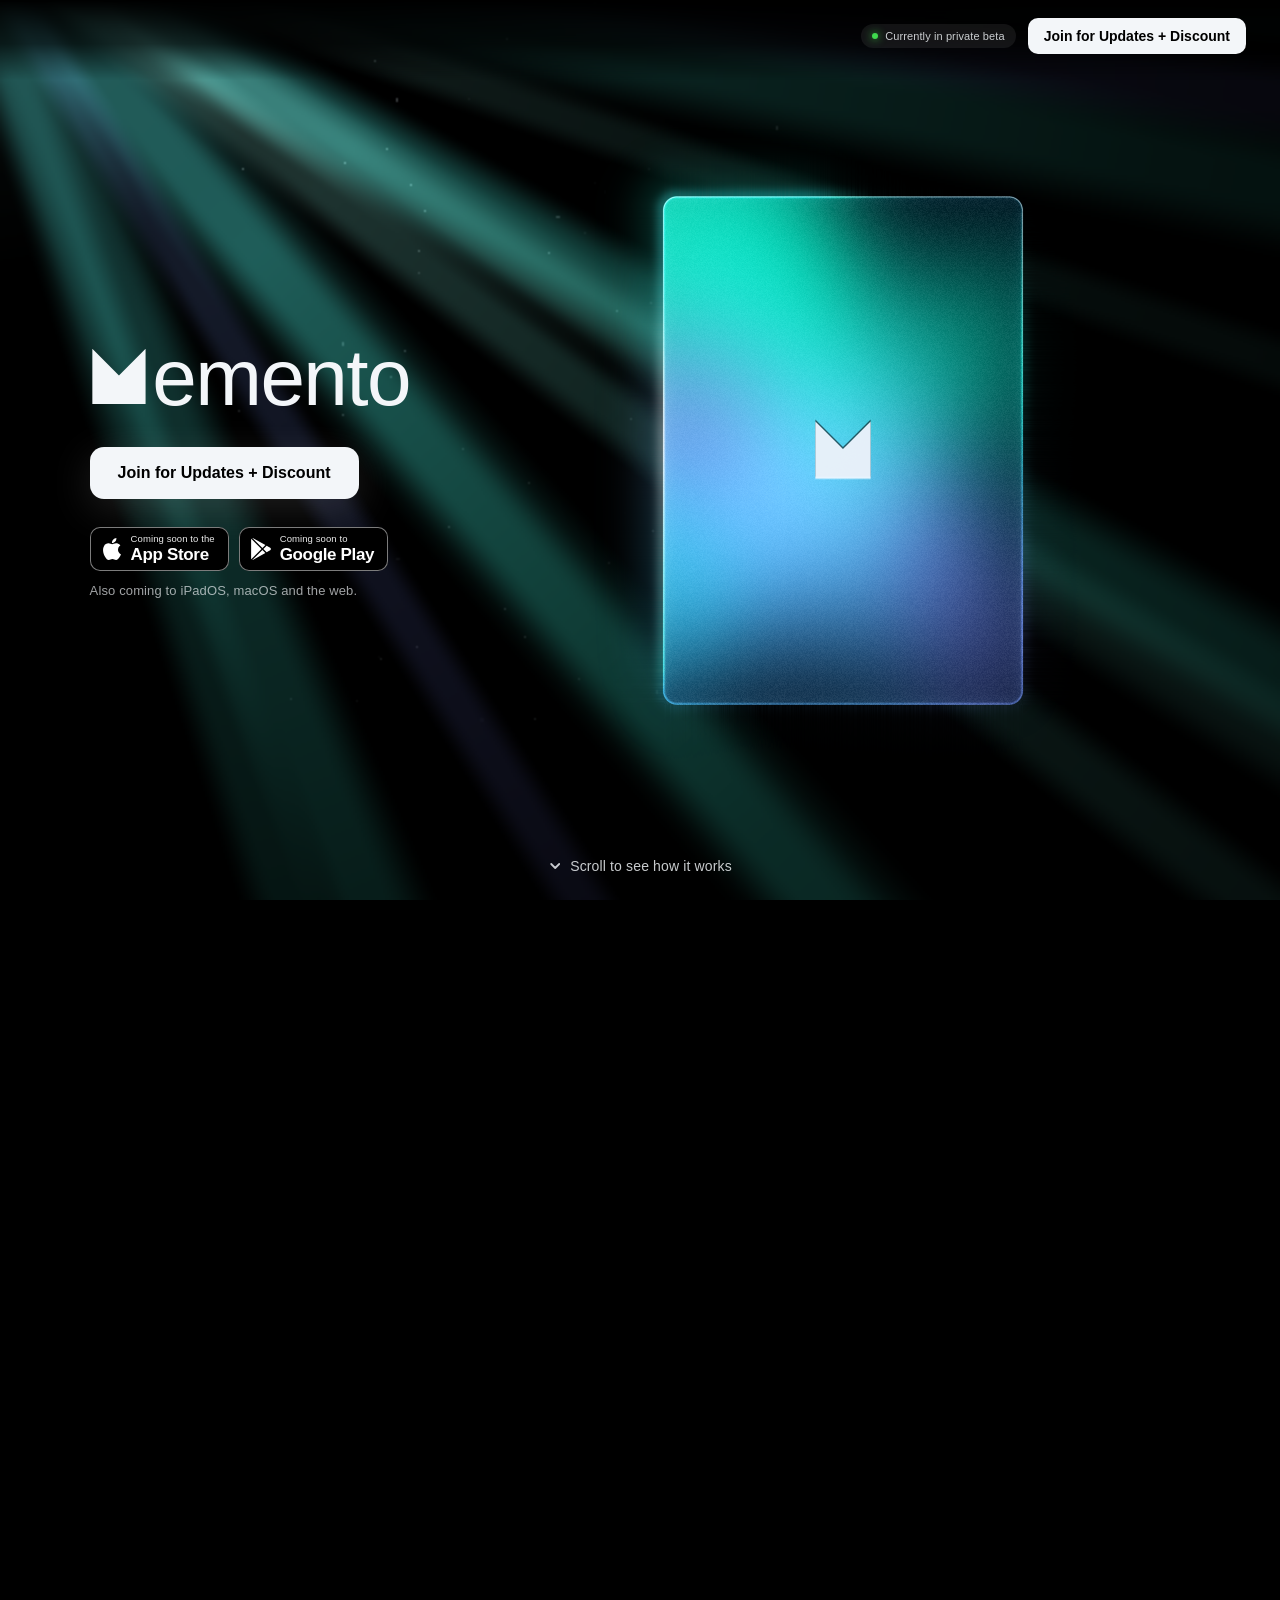
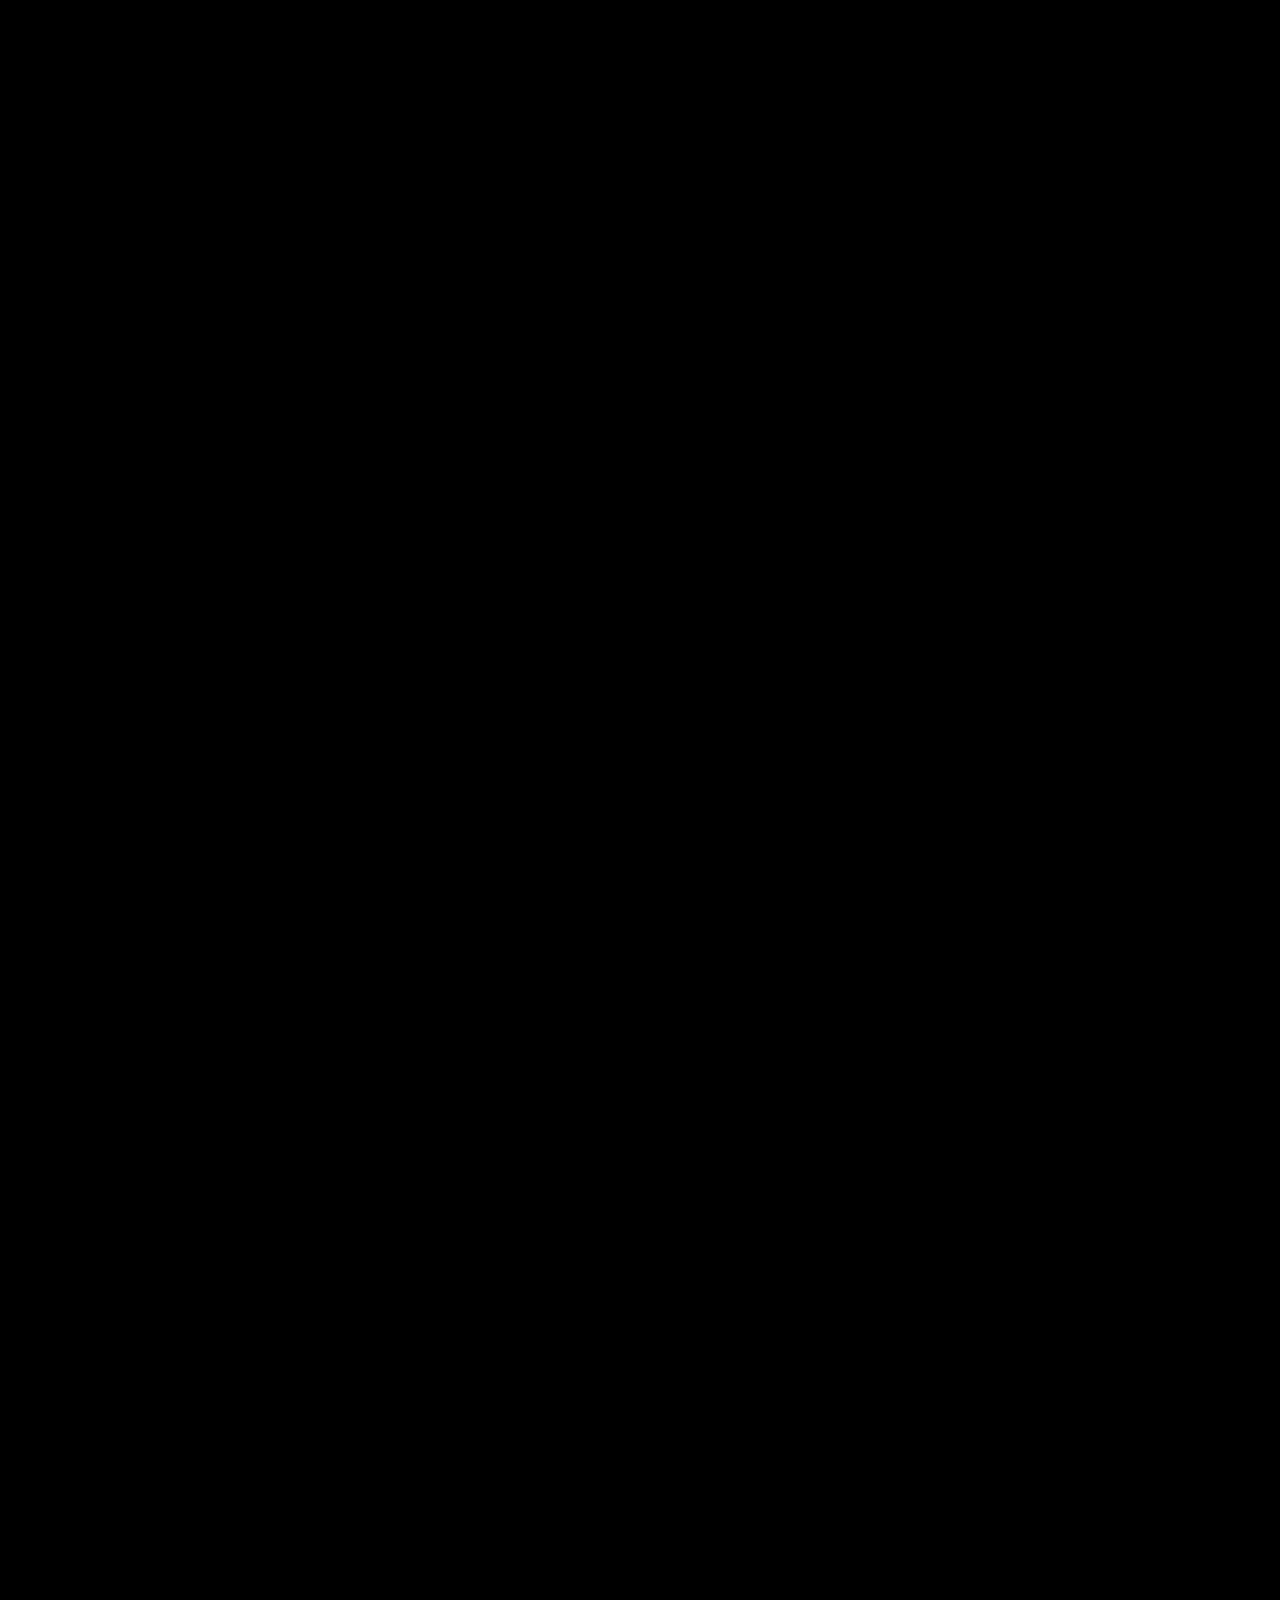
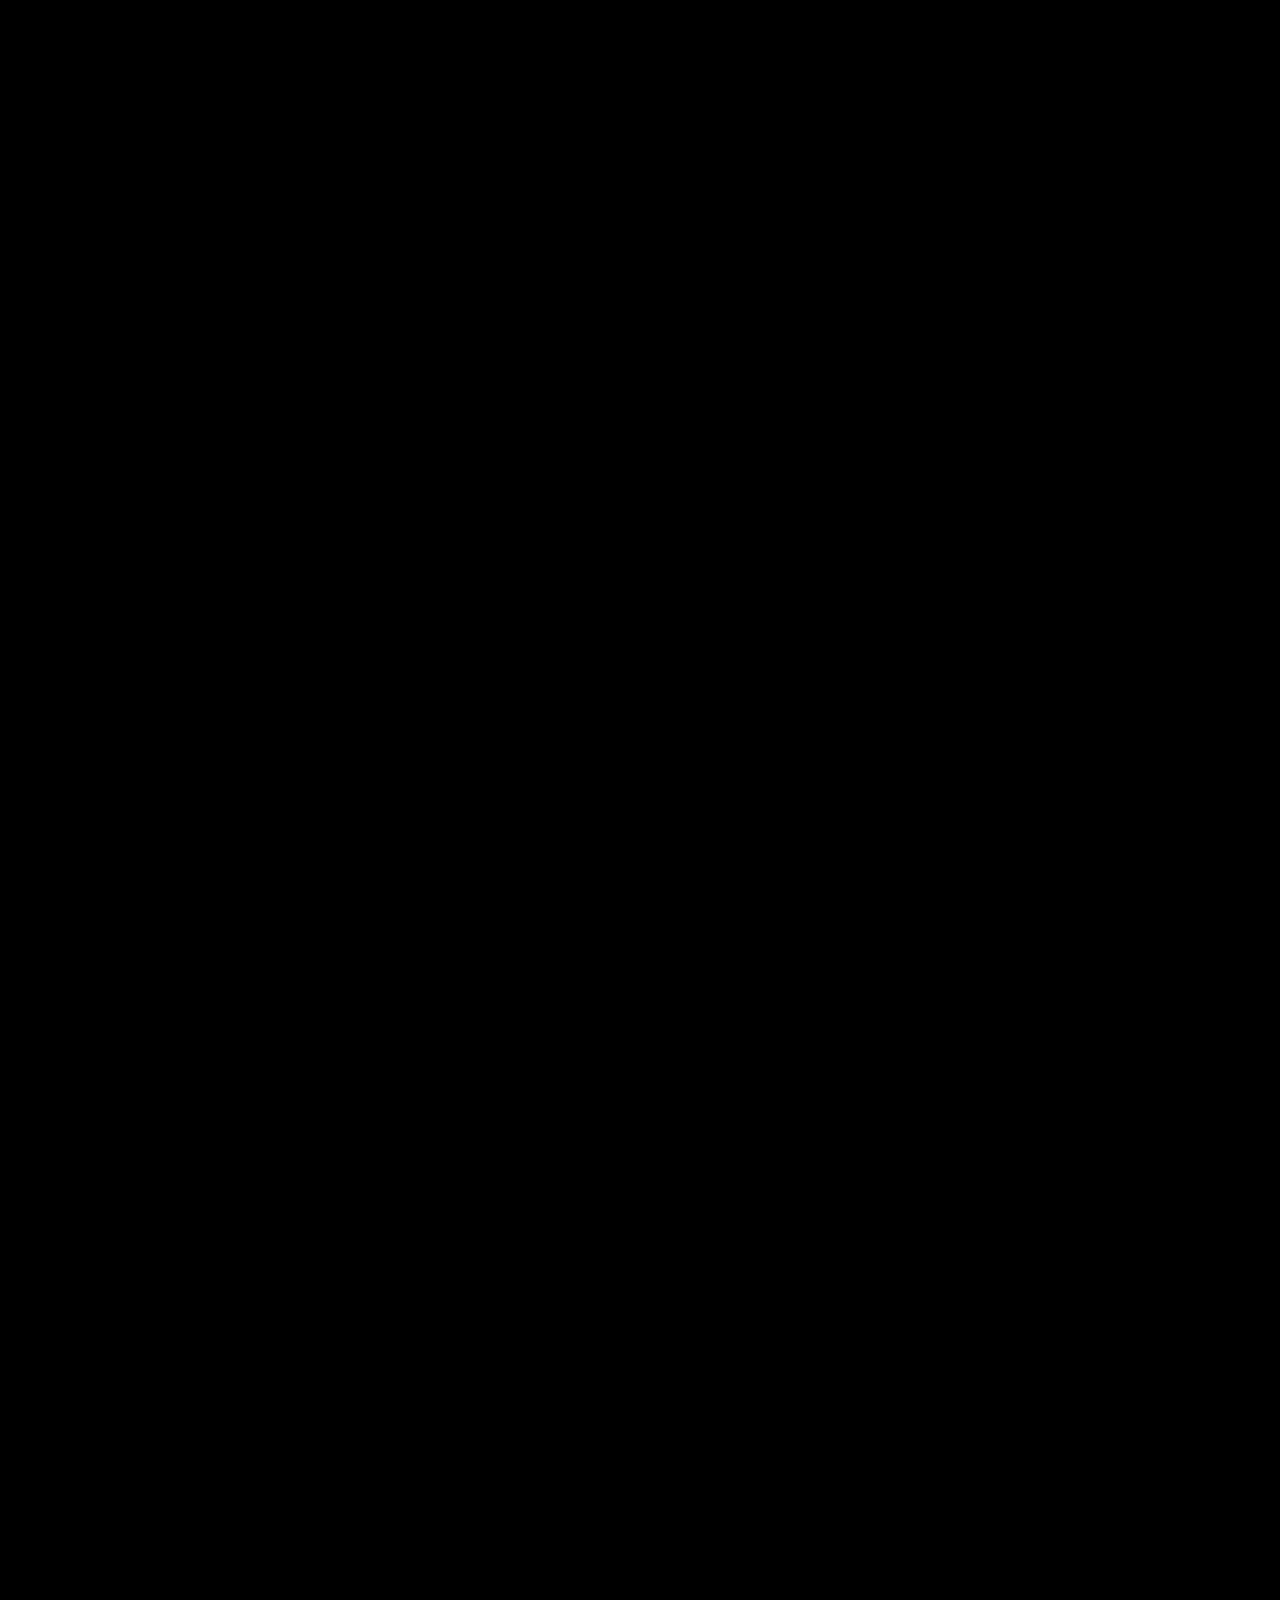
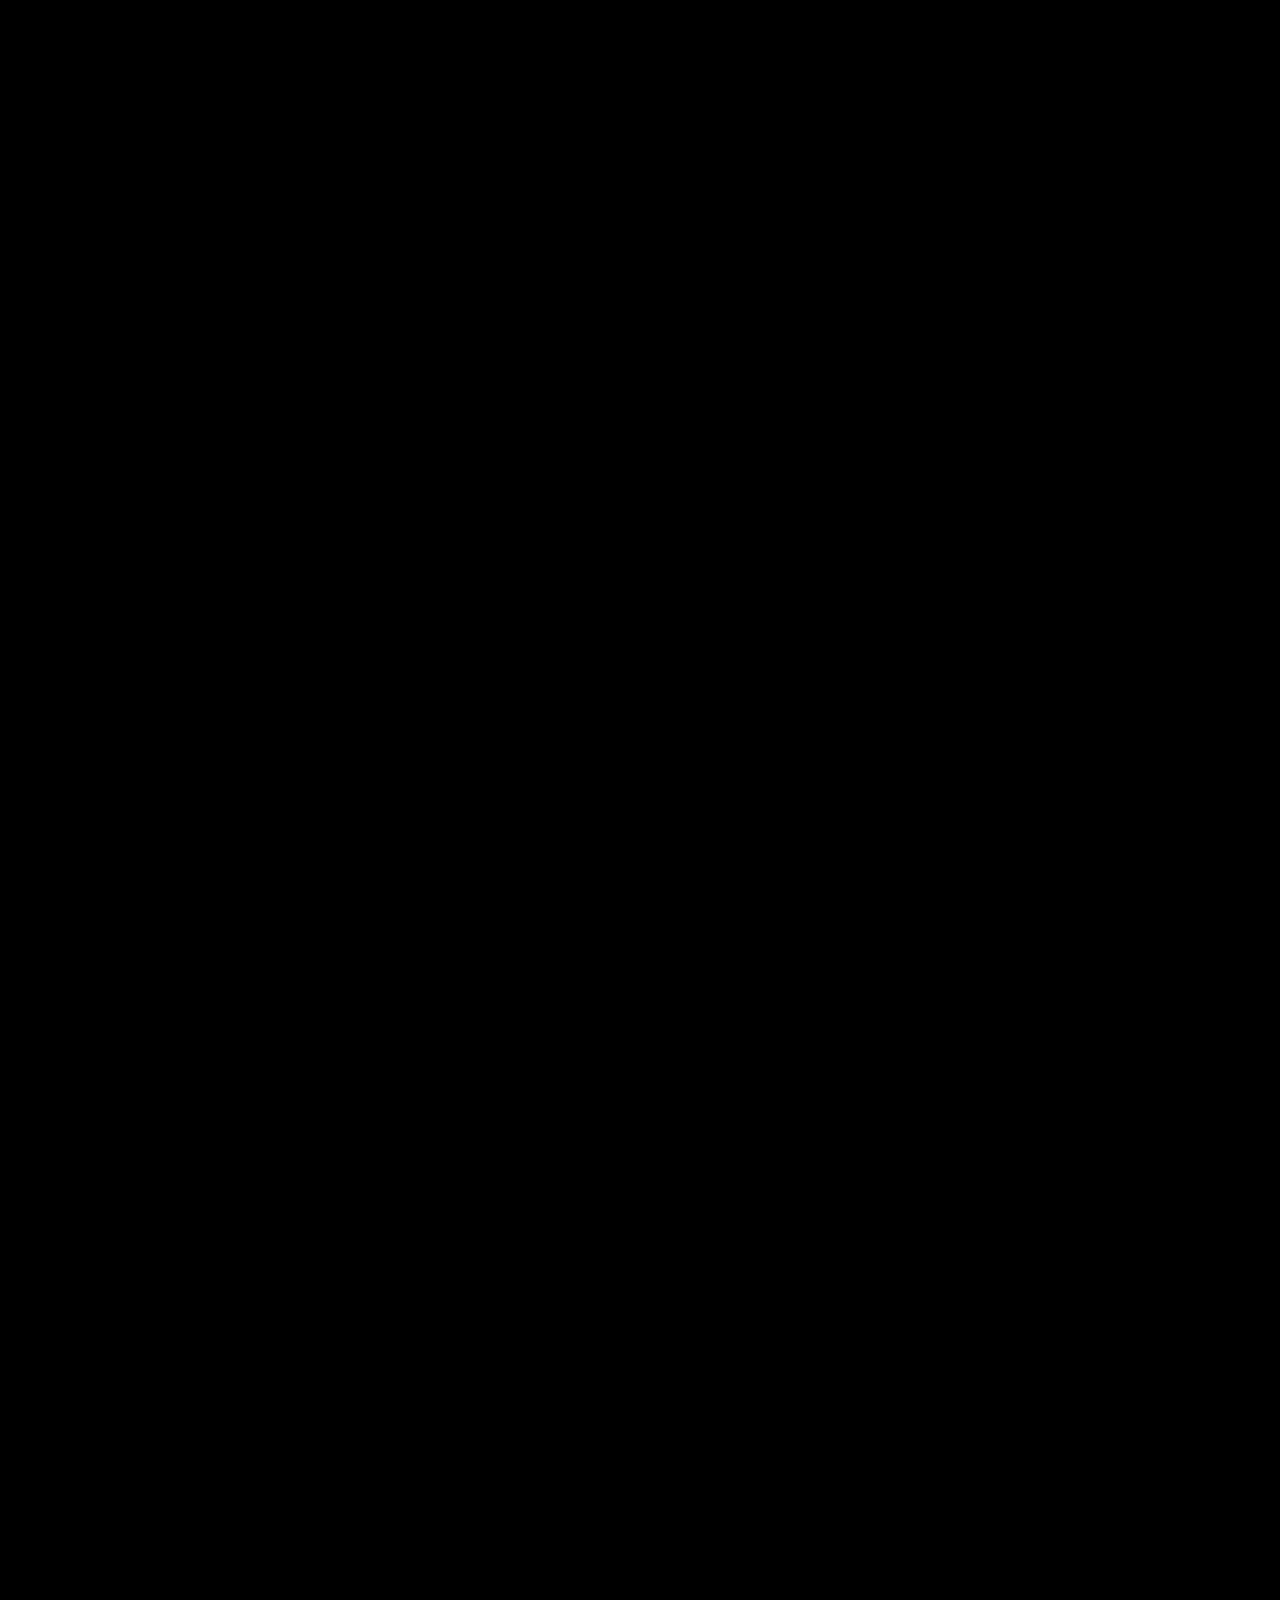
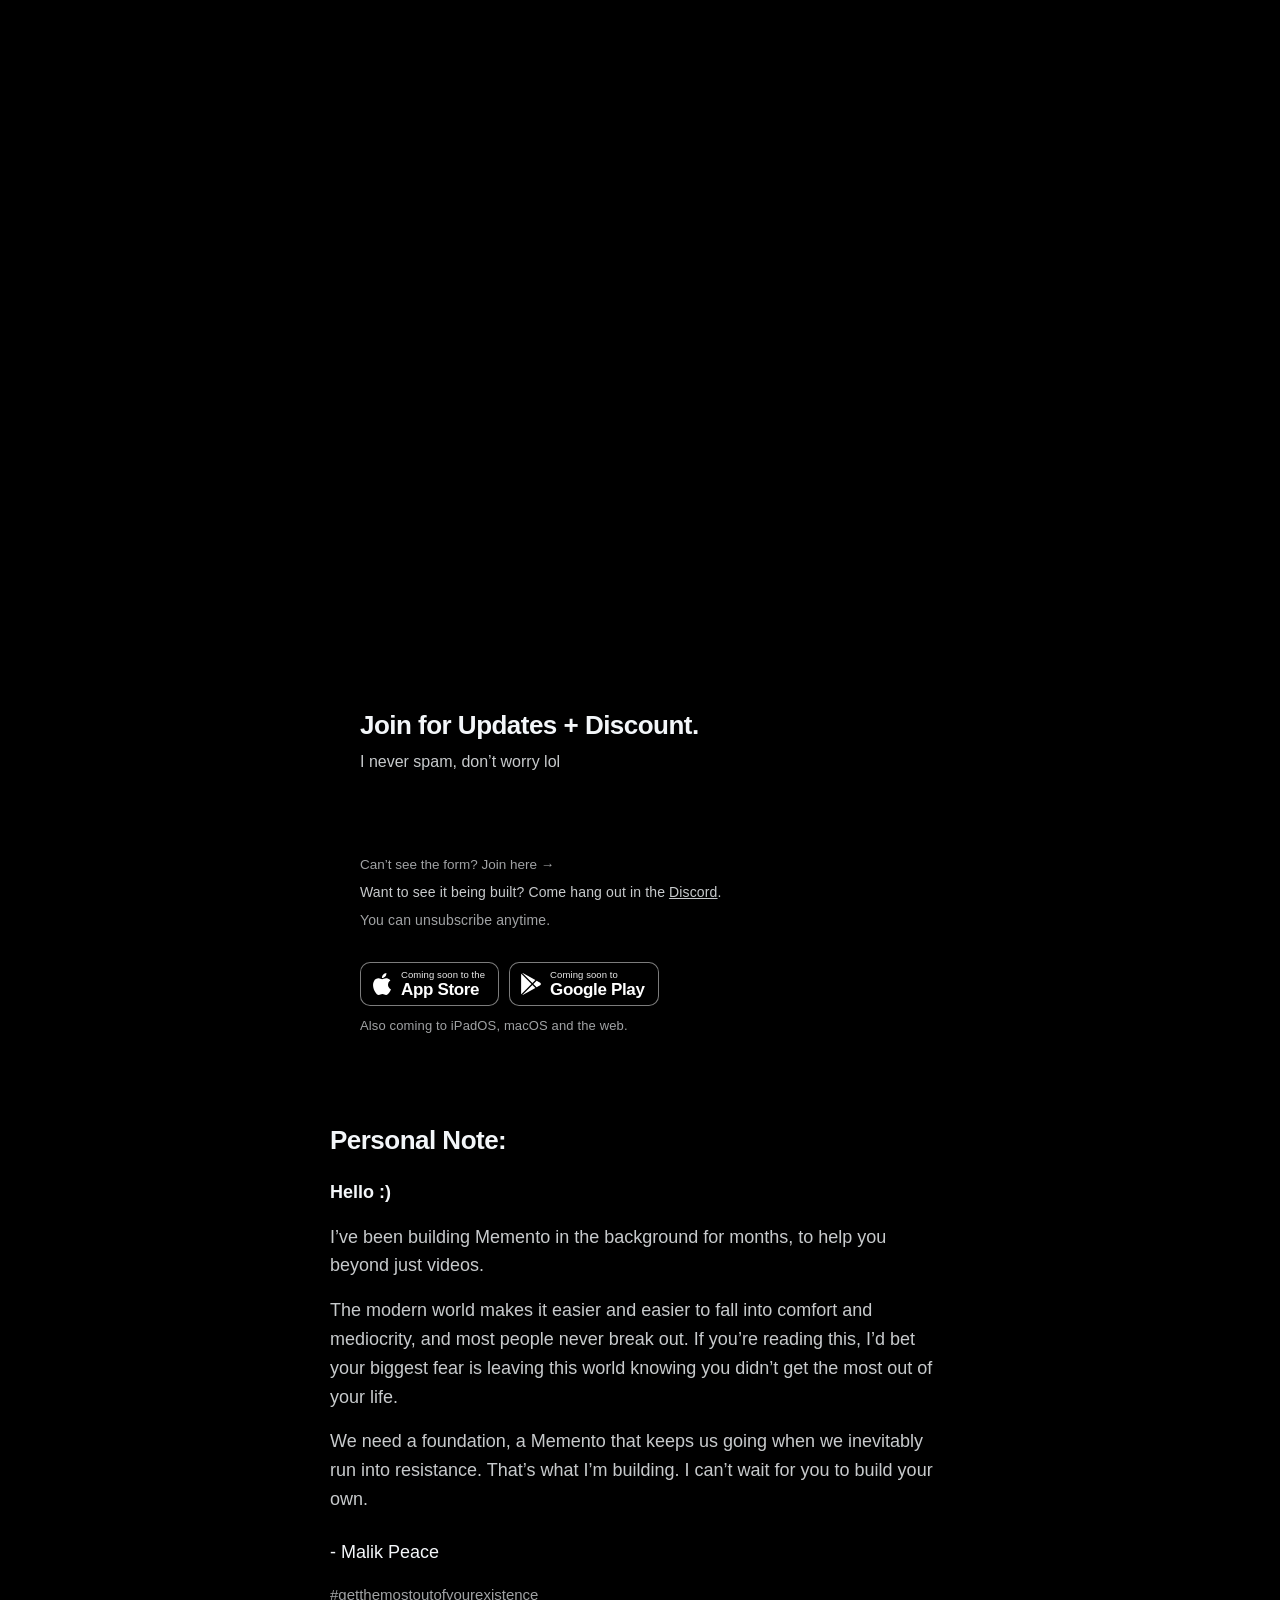
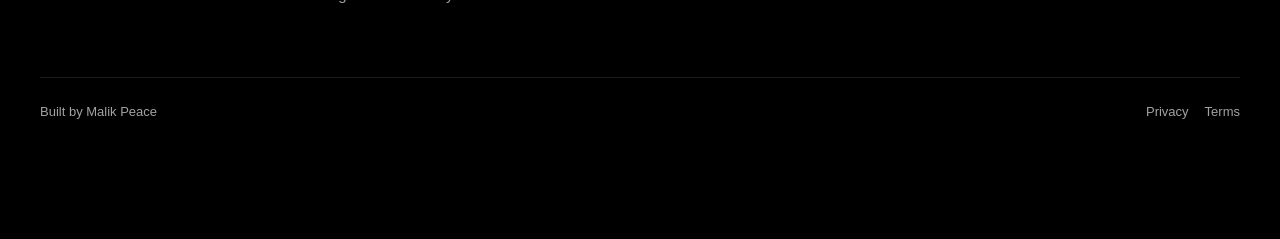
==== commit 134ead83: "Landing v3: computers scale with the window, slower beams on computers, Who card shows its M on phon" ====
--- a/index.html
+++ b/index.html
@@ -25,20 +25,20 @@
 <meta name="twitter:image" content="https://mementoapp.co/og-image.png">
 <meta name="description" content="Get clear on what you want, take the one action that matters today, and keep going until it's automatic. Memento is in private beta.">
 <meta name="theme-color" content="#000000">
-<link rel="stylesheet" href="v3/page.css?v=5">
-<link rel="stylesheet" href="v3/a.css?v=5">
+<link rel="stylesheet" href="v3/page.css?v=6">
+<link rel="stylesheet" href="v3/a.css?v=6">
 </head>
 <body>
 <main id="app"></main>
 <noscript><p style="padding:24px;color:#f3f6f9">Memento needs JavaScript to show this page. <a href="https://maliks-newsletter-59a34c.beehiiv.com/" style="color:#f3f6f9">Join for Updates + Discount</a></p></noscript>
 <script src="skins-cortex.js?v=21"></script>
 <script>window.ML_TIME_SCALE = 3.8;   /* a livelier card than the app default */</script>
-<script src="v3/memento-card.js?v=5"></script>
-<script src="v3/engine.js?v=5"></script>
-<script src="v3/kit.js?v=5"></script>
-<script src="v3/fire.js?v=5"></script>
-<script src="v3/beams.js?v=5"></script>
-<script src="v3/a.js?v=5"></script>
-<script src="v3/live.js?v=5"></script>
+<script src="v3/memento-card.js?v=6"></script>
+<script src="v3/engine.js?v=6"></script>
+<script src="v3/kit.js?v=6"></script>
+<script src="v3/fire.js?v=6"></script>
+<script src="v3/beams.js?v=6"></script>
+<script src="v3/a.js?v=6"></script>
+<script src="v3/live.js?v=6"></script>
 </body>
 </html>
--- a/v3/a.css
+++ b/v3/a.css
@@ -714,3 +714,14 @@
 .a-acts li { -webkit-tap-highlight-color: transparent; transition: background-color .15s ease-out; }
 .a-acts li:active { background: rgba(255, 255, 255, 0.06); }
 @media (prefers-reduced-motion: reduce) { .a-cnav-b { transition: none; } }
+
+/* ===== round 43: computers scale with the window (vars set in layout from the 1440x900 design) ===== */
+.a.two .a-text, .a.two .a-panel { left: var(--tl, clamp(32px, 7vw, 128px)); width: var(--tw, min(470px, 40vw)); }
+.a.two .a-cardarea { left: var(--cl, calc(clamp(32px, 7vw, 128px) + min(470px, 40vw) - 12vw)); right: var(--cr, 0px); }
+.a.two .top { padding-left: var(--hp, 34px); padding-right: var(--hp, 34px); }
+.a.two .top .wm { font-size: calc(27px * var(--S, 1)); }
+.a.two .top-r { transform: scale(var(--S, 1)); transform-origin: 100% 50%; }
+.a.two .a-hint { font-size: calc(14px * var(--S, 1)); }
+.a.two .su, .a.two .letter, .a.two .foot { zoom: var(--S, 1); }
+/* Who on a phone: a narrower column, so the heading may take two lines */
+.a.is-phone .a-t-who h2 { text-wrap: balance; }
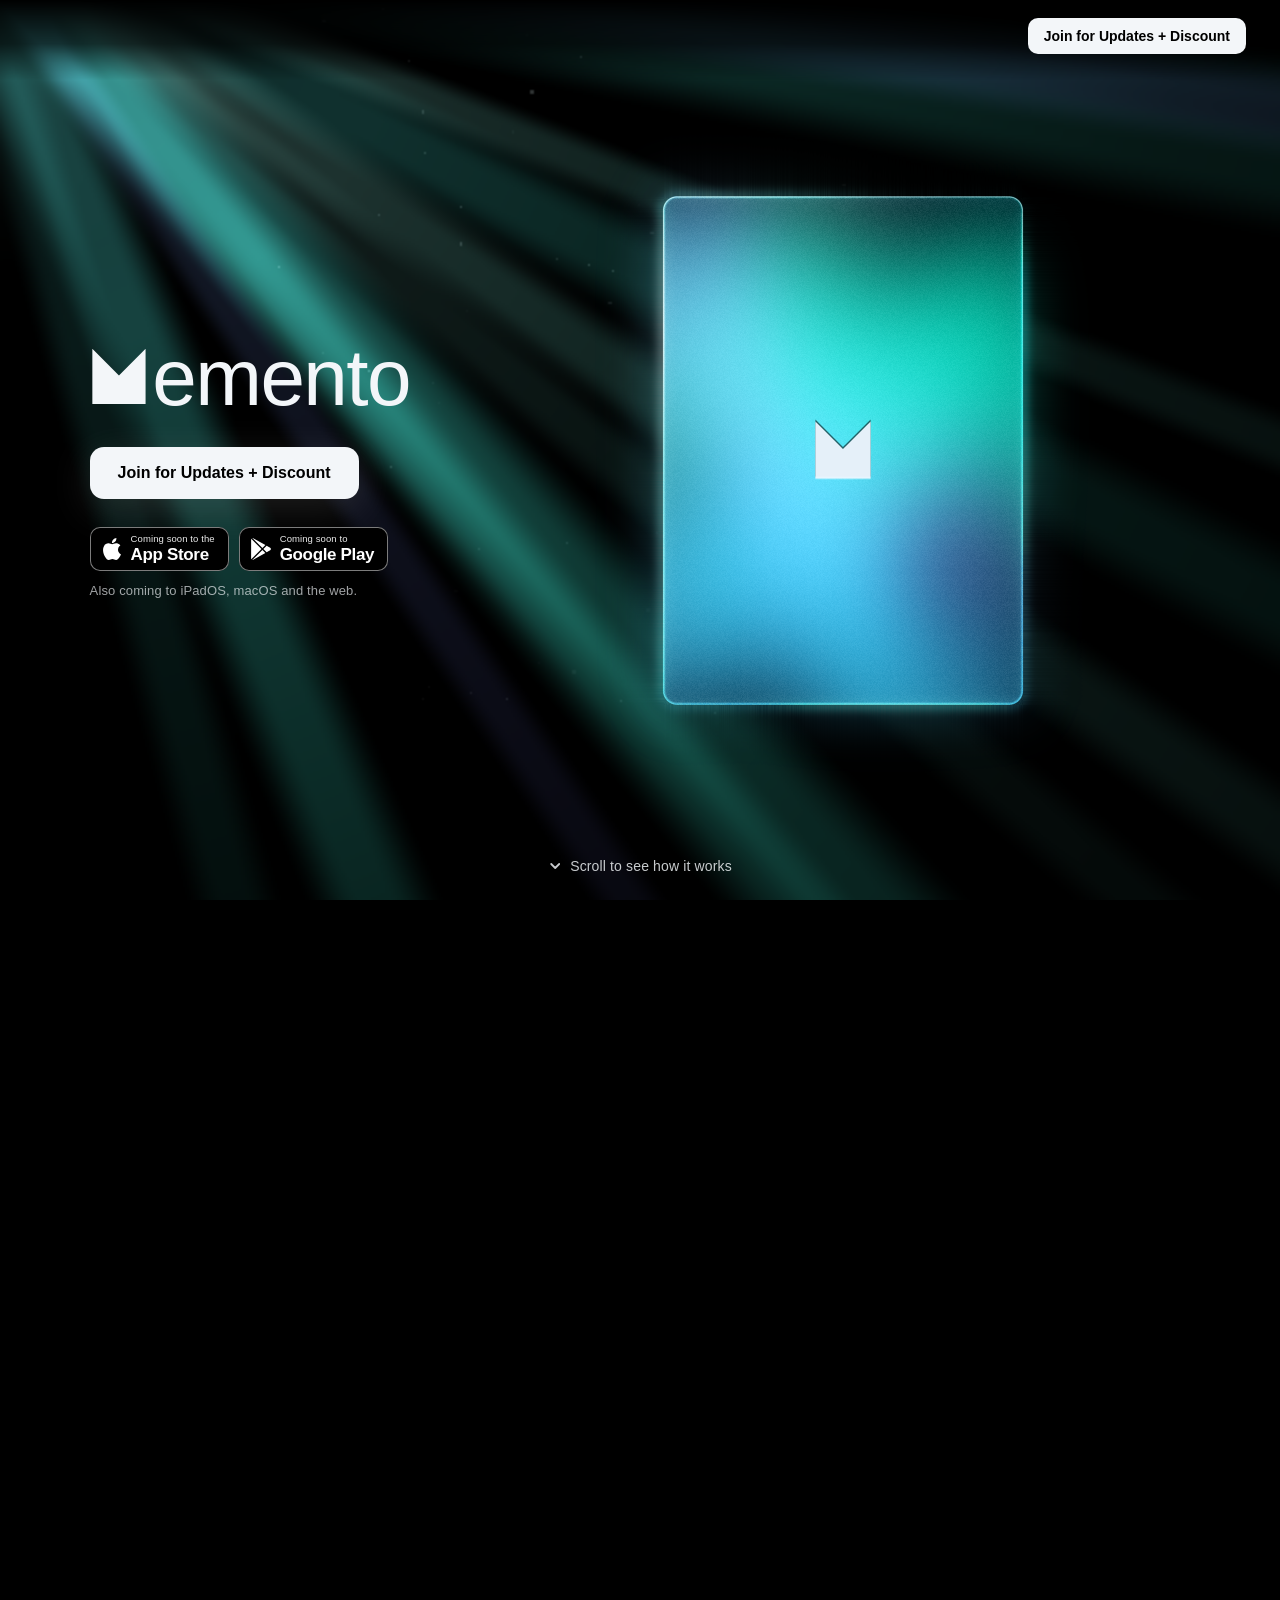
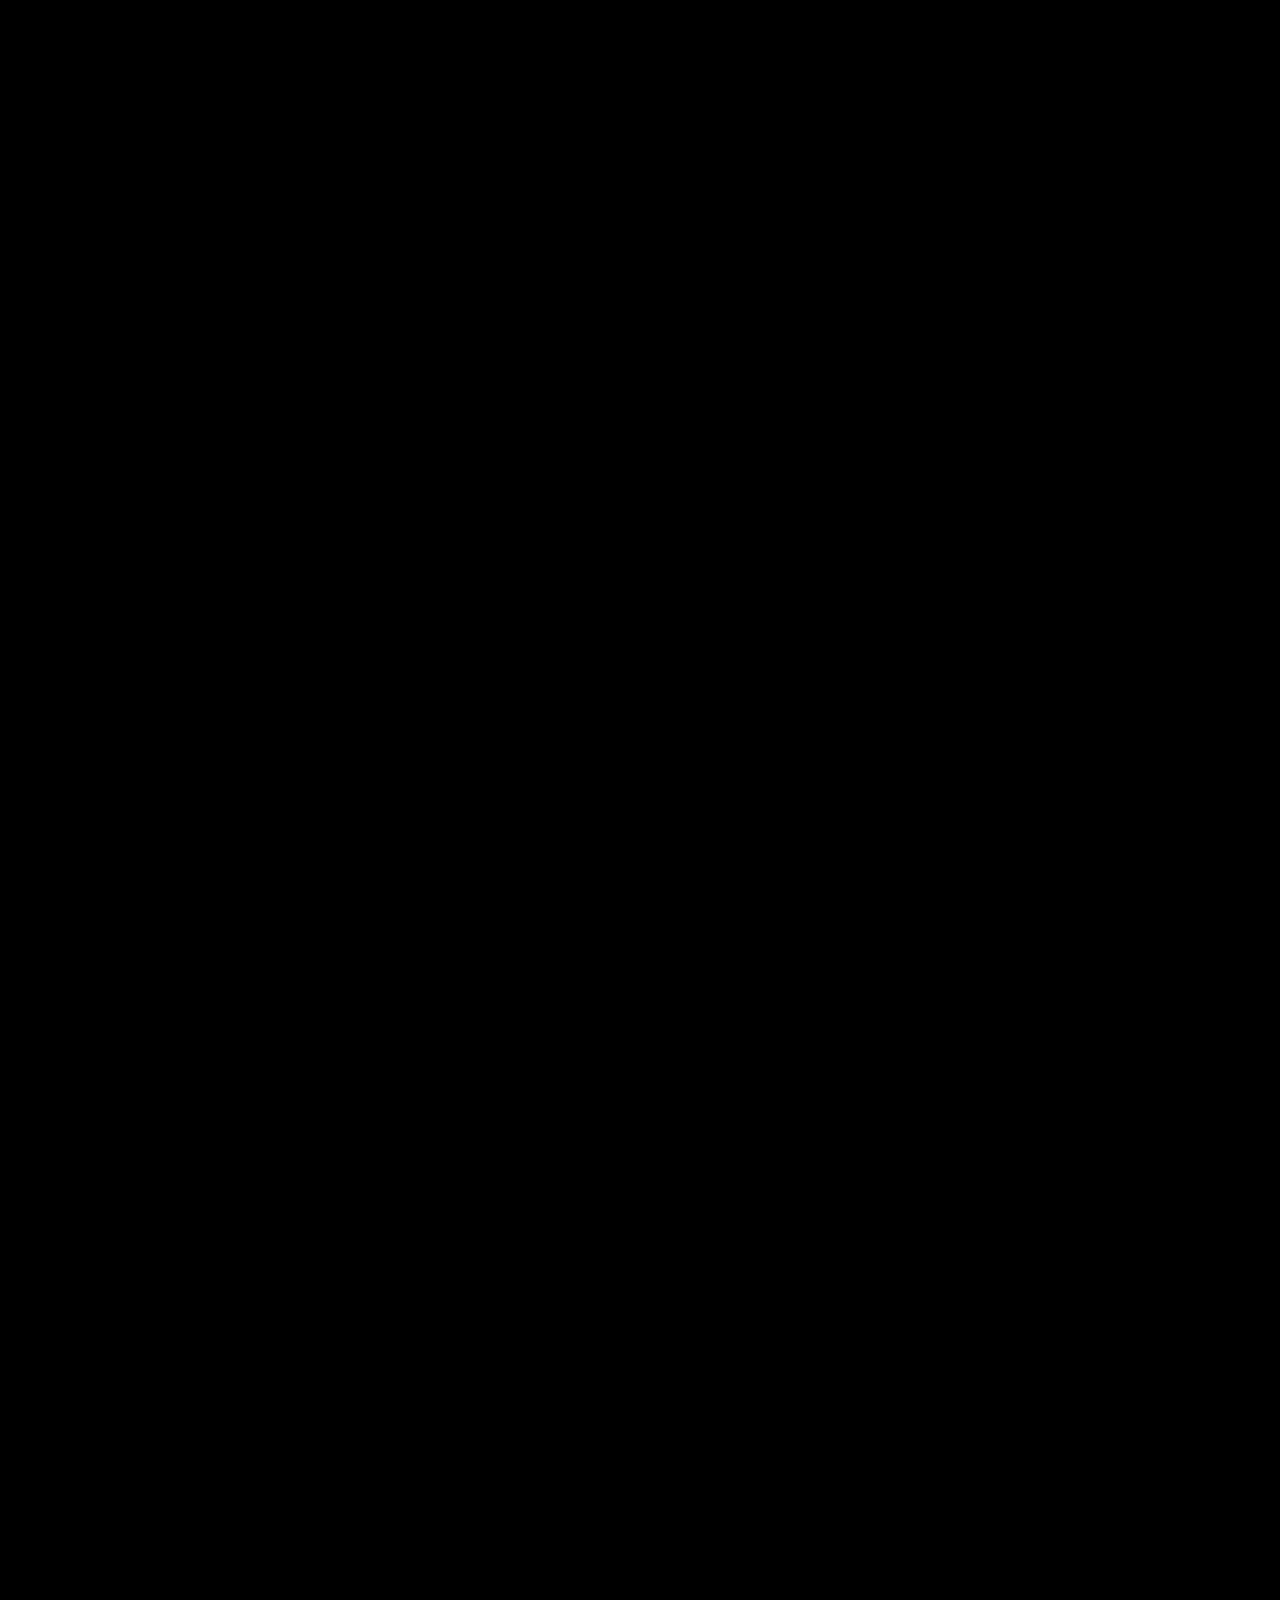
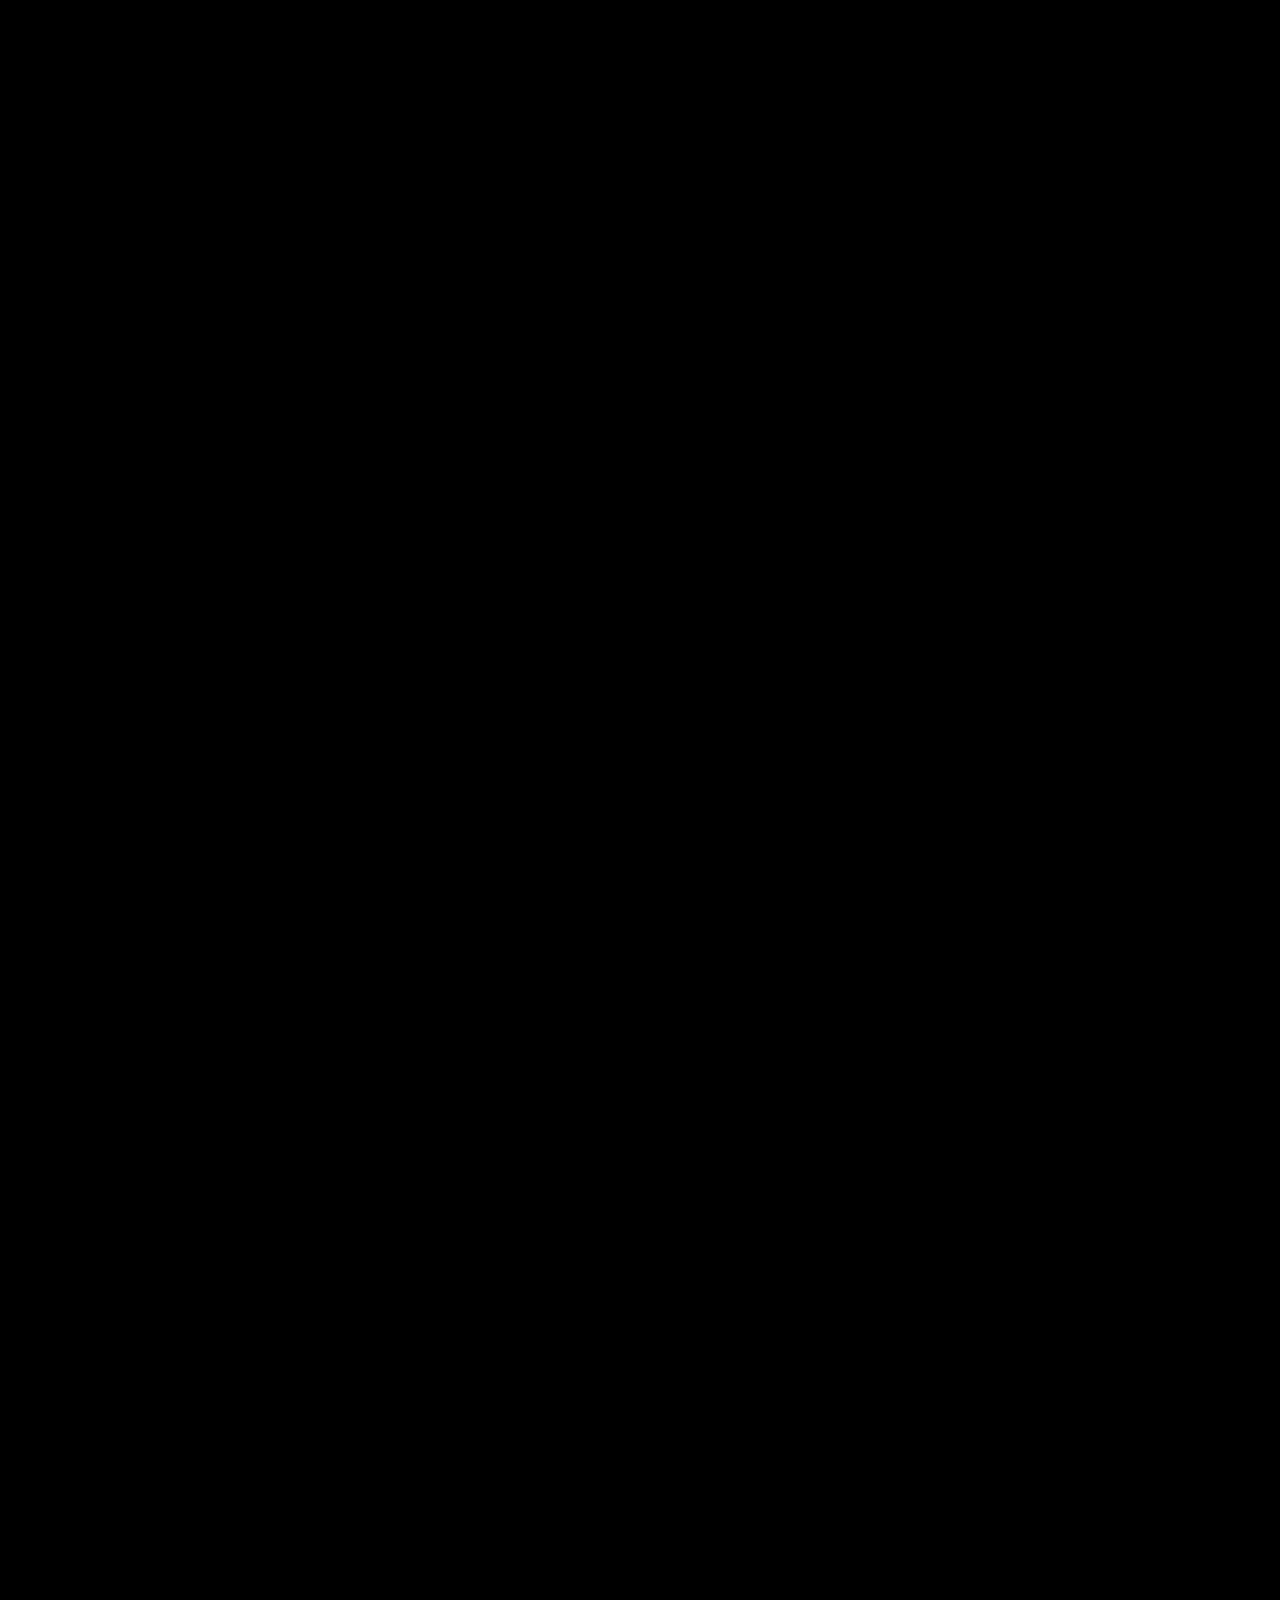
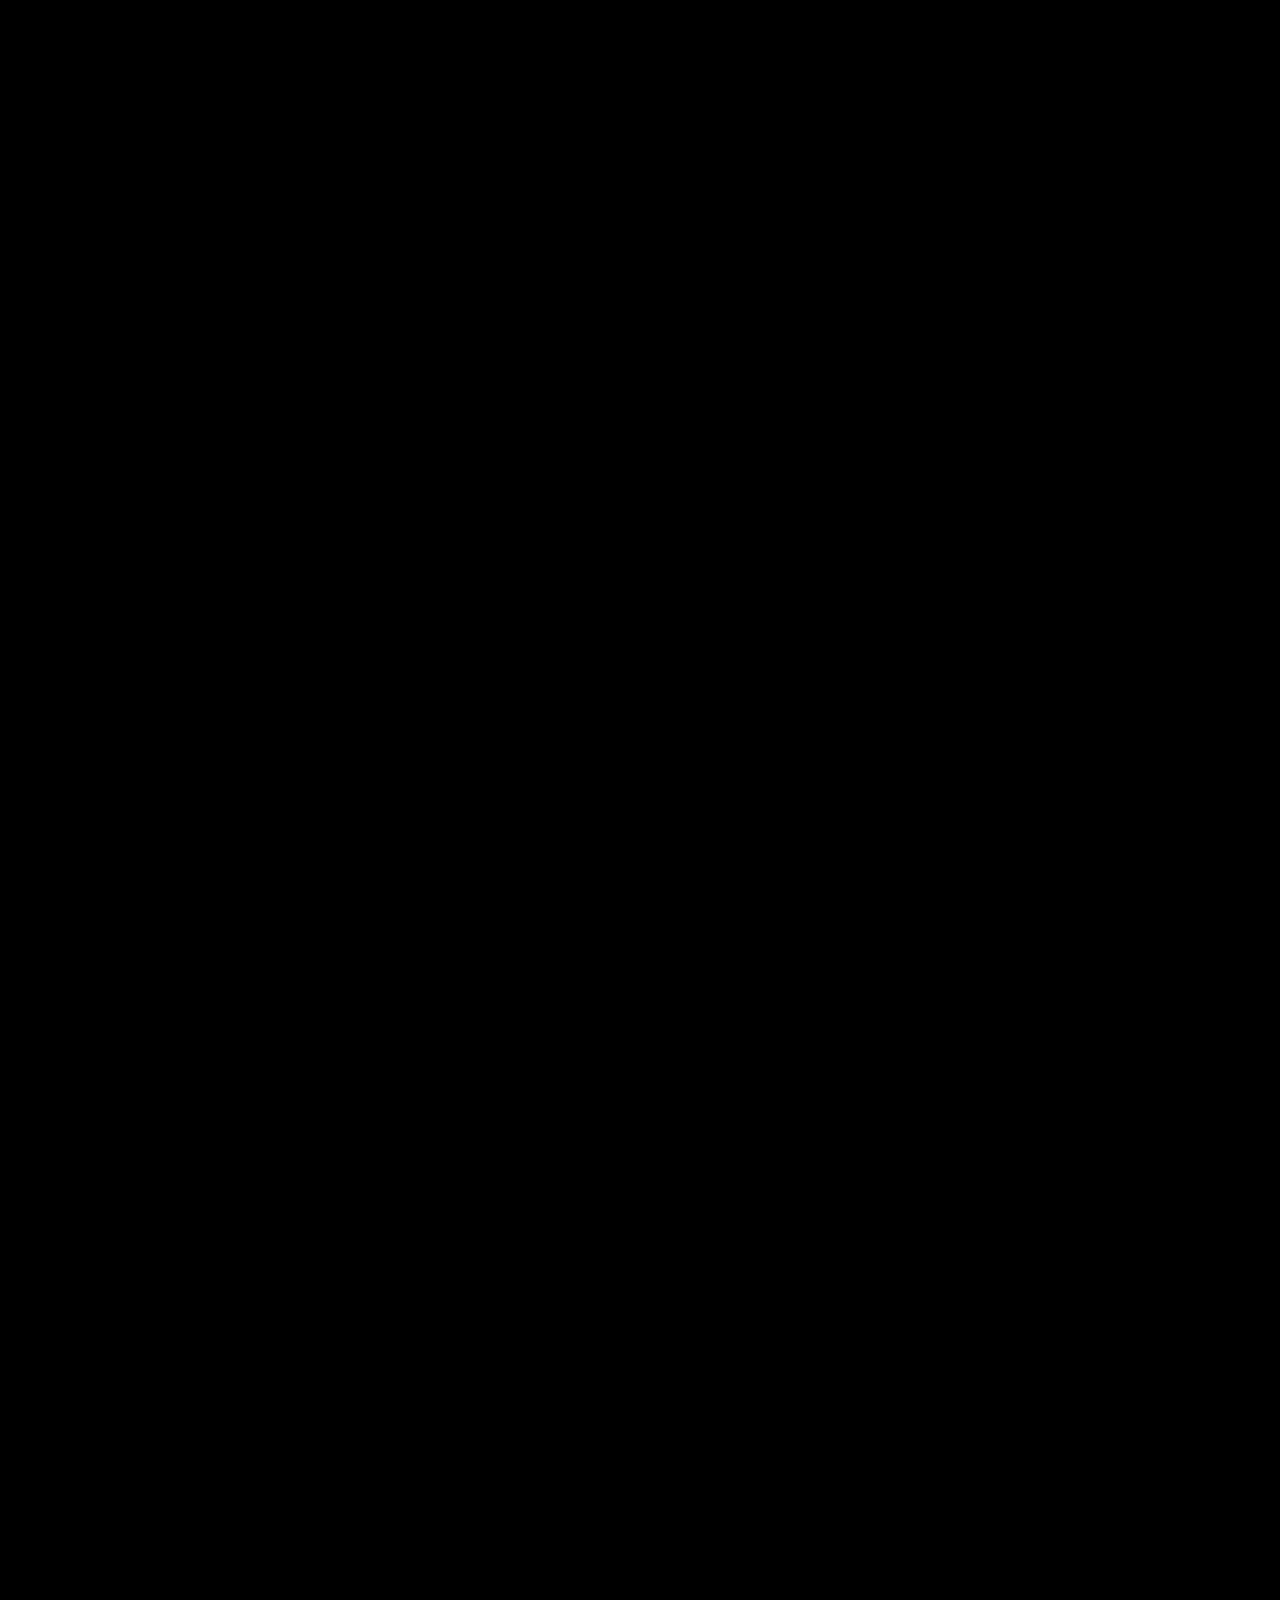
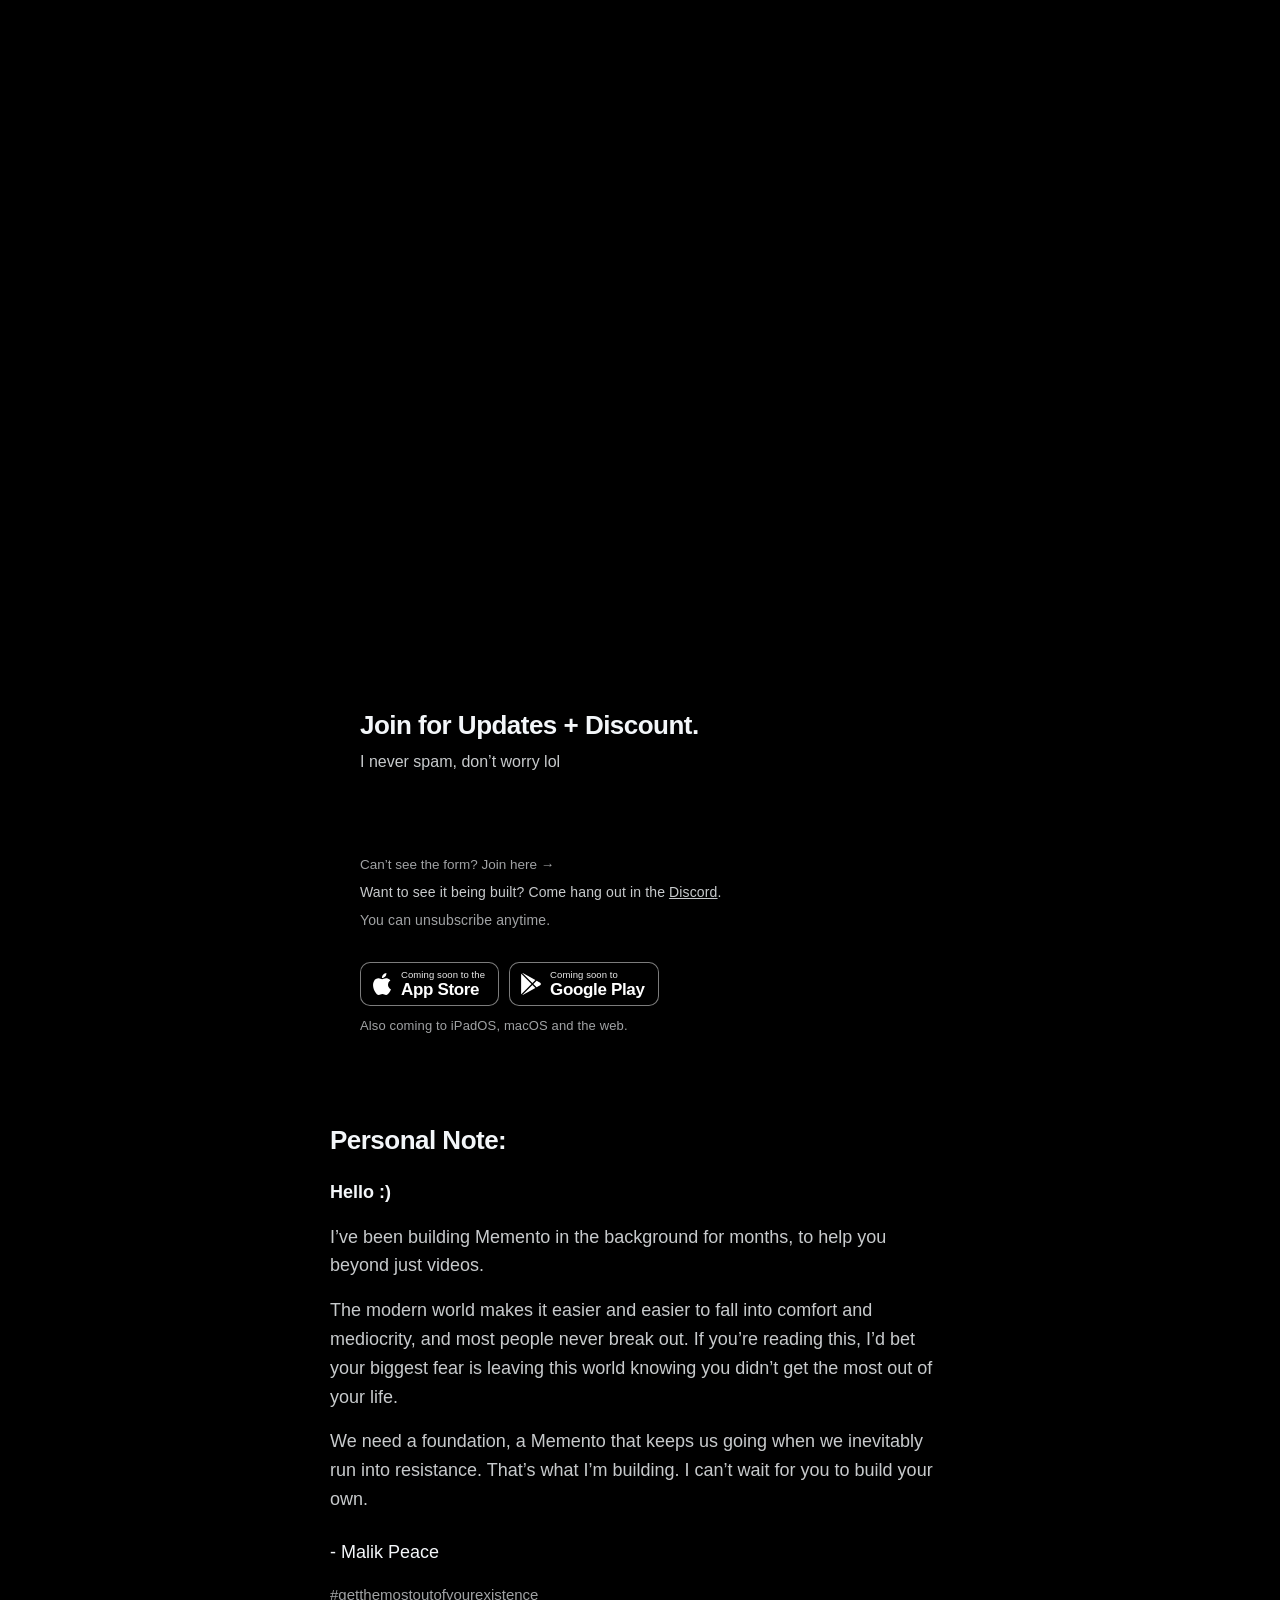
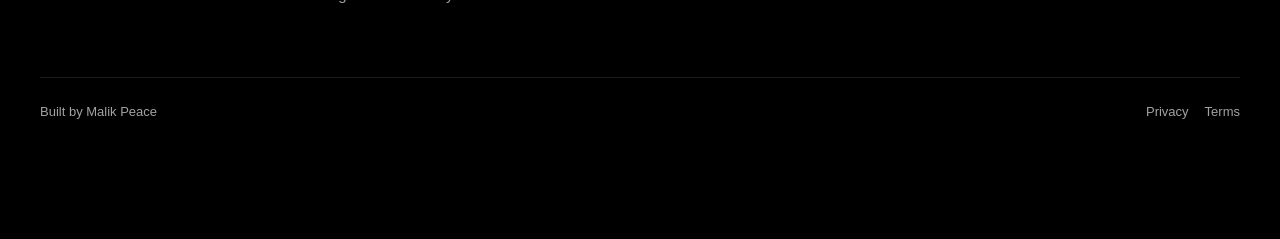
==== commit ef23f8d6: "Landing v3: big windows grow only a little in a centred frame, no private beta pill, name field as w" ====
--- a/index.html
+++ b/index.html
@@ -25,20 +25,20 @@
 <meta name="twitter:image" content="https://mementoapp.co/og-image.png">
 <meta name="description" content="Get clear on what you want, take the one action that matters today, and keep going until it's automatic. Memento is in private beta.">
 <meta name="theme-color" content="#000000">
-<link rel="stylesheet" href="v3/page.css?v=6">
-<link rel="stylesheet" href="v3/a.css?v=6">
+<link rel="stylesheet" href="v3/page.css?v=11">
+<link rel="stylesheet" href="v3/a.css?v=11">
 </head>
 <body>
 <main id="app"></main>
 <noscript><p style="padding:24px;color:#f3f6f9">Memento needs JavaScript to show this page. <a href="https://maliks-newsletter-59a34c.beehiiv.com/" style="color:#f3f6f9">Join for Updates + Discount</a></p></noscript>
 <script src="skins-cortex.js?v=21"></script>
 <script>window.ML_TIME_SCALE = 3.8;   /* a livelier card than the app default */</script>
-<script src="v3/memento-card.js?v=6"></script>
-<script src="v3/engine.js?v=6"></script>
-<script src="v3/kit.js?v=6"></script>
-<script src="v3/fire.js?v=6"></script>
-<script src="v3/beams.js?v=6"></script>
-<script src="v3/a.js?v=6"></script>
-<script src="v3/live.js?v=6"></script>
+<script src="v3/memento-card.js?v=11"></script>
+<script src="v3/engine.js?v=11"></script>
+<script src="v3/kit.js?v=11"></script>
+<script src="v3/fire.js?v=11"></script>
+<script src="v3/beams.js?v=11"></script>
+<script src="v3/a.js?v=11"></script>
+<script src="v3/live.js?v=11"></script>
 </body>
 </html>
--- a/v3/page.css
+++ b/v3/page.css
@@ -254,3 +254,12 @@
 .bh iframe { width: 100%; border: 0; background: transparent; color-scheme: normal; }
 .bh-fallback { align-self: flex-start; font-size: 13.5px; font-weight: 500; color: var(--ink3); text-decoration: none; }
 .bh-fallback:hover { color: var(--ink); }
+
+/* the sign-up sheet: Beehiiv's form is an embedded frame, and Chrome can leave a frame blank if it first drew while its
+   parent was hidden or faded out. So the closed sheet waits off screen to the left (fully drawn, inert) instead of hidden,
+   and the card only slides, never fades. */
+.sheet { transform: translateX(-300vw); transition: transform 0s linear .4s; }
+.sheet.on { transform: none; transition-delay: 0s; }
+.sheet-card, .sheet.on .sheet-card { opacity: 1; }
+.sheet-card { transition: transform .3s ease-out; }
+@media (max-width: 979px) { .sheet-card { transition: transform .38s cubic-bezier(.2, .9, .25, 1); } }
--- a/v3/a.css
+++ b/v3/a.css
@@ -687,10 +687,6 @@
 @media (prefers-reduced-motion: reduce) { .a-roll.roll { animation: none; } .a-adj-fill, .a-adj-th { transition: none; } }
 
 /* ===== round 41 ===== */
-/* phones: a small private-beta pill above the name on the first screen (computers have it in the header) */
-.a-beta-hero { display: none; }
-.a.is-phone .a-beta-hero { display: inline-flex; align-self: center; margin-bottom: 6px; font-size: 11.5px; padding: 6px 12px; color: var(--ink2); background: rgba(255, 255, 255, 0.06);
-  -webkit-backdrop-filter: blur(20px) saturate(1.4); backdrop-filter: blur(20px) saturate(1.4); box-shadow: inset 0 0 0 1px rgba(255, 255, 255, 0.08), inset 0 1px 0 rgba(255, 255, 255, 0.06); }
 /* Action: a paused deep work timer dims */
 .a-acts li.timer.paused em { color: var(--ink3); }
 
@@ -722,6 +718,9 @@
 .a.two .top .wm { font-size: calc(27px * var(--S, 1)); }
 .a.two .top-r { transform: scale(var(--S, 1)); transform-origin: 100% 50%; }
 .a.two .a-hint { font-size: calc(14px * var(--S, 1)); }
-.a.two .su, .a.two .letter, .a.two .foot { zoom: var(--S, 1); }
 /* Who on a phone: a narrower column, so the heading may take two lines */
 .a.is-phone .a-t-who h2 { text-wrap: balance; }
+
+/* ===== round 44 ===== */
+/* phones: the name field is as wide as the card (width set in layout) and sits centred under it */
+.a.is-phone .a-name { align-self: center; }
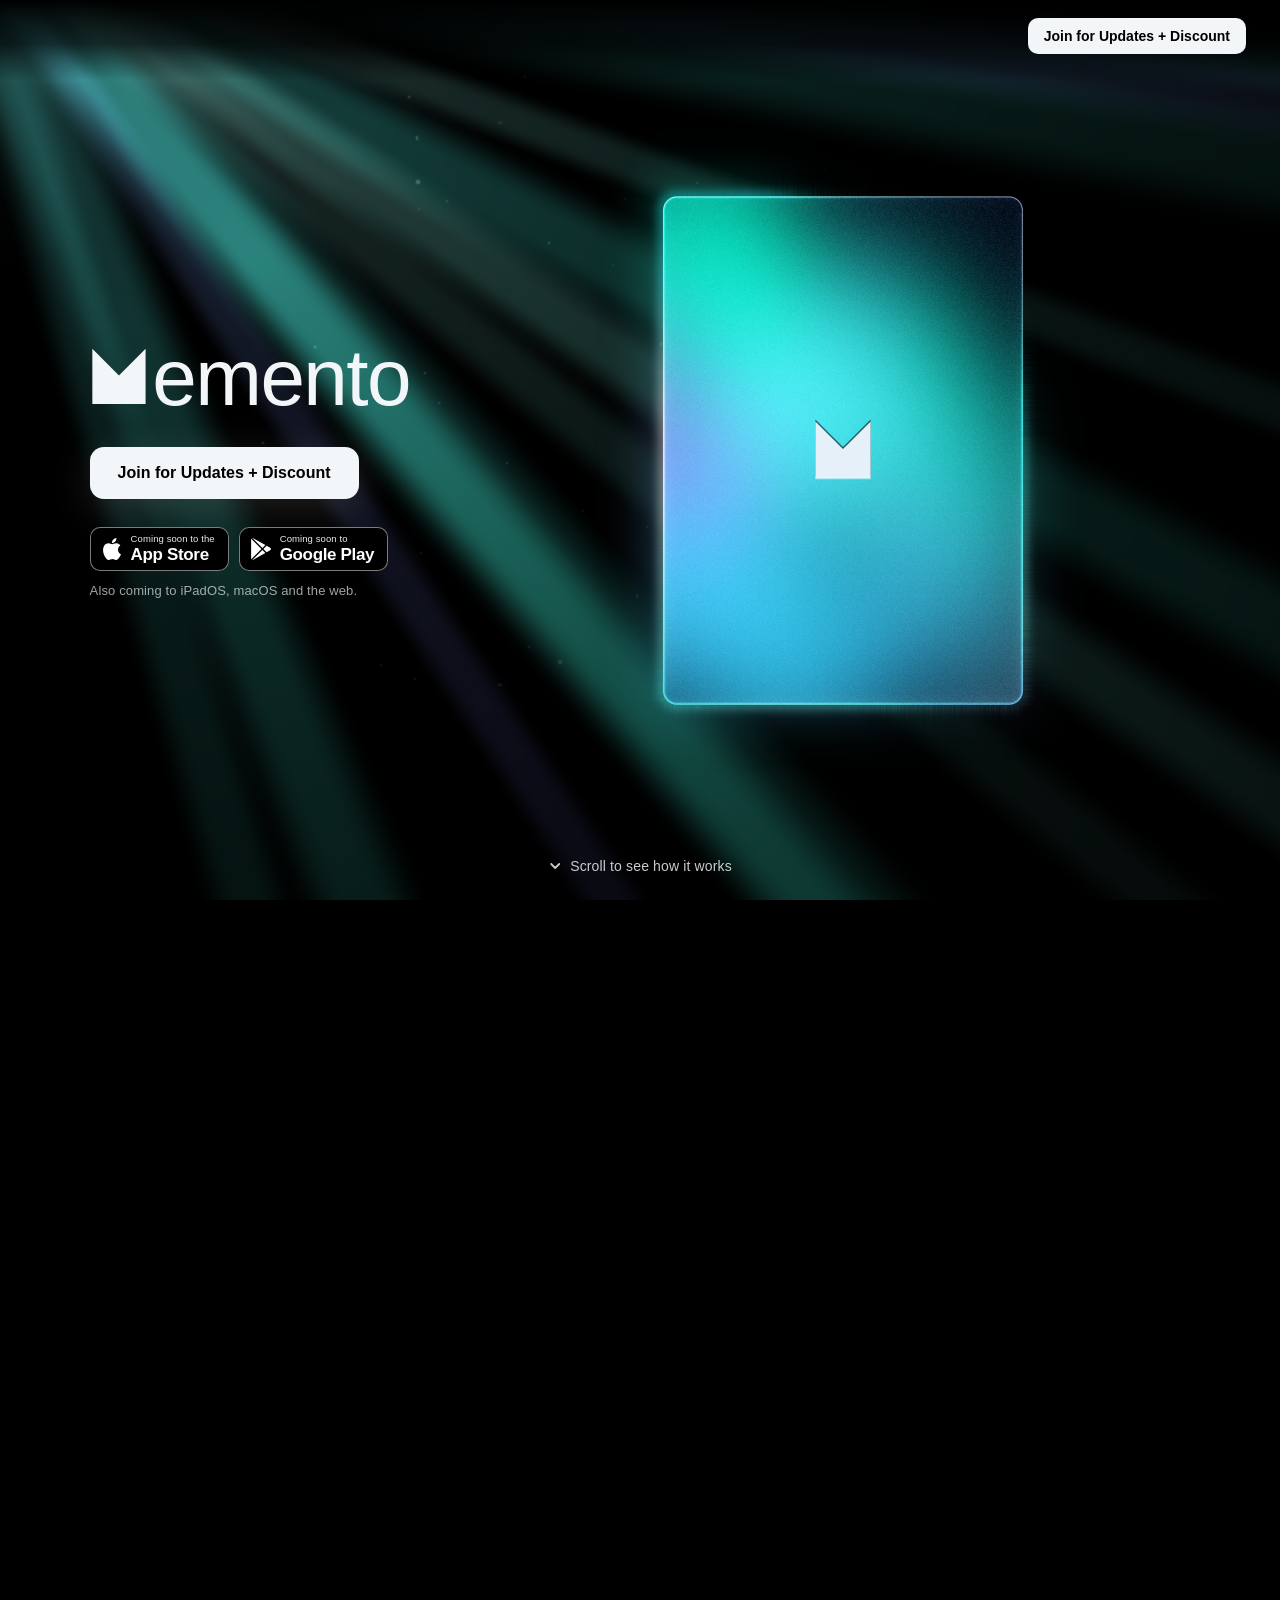
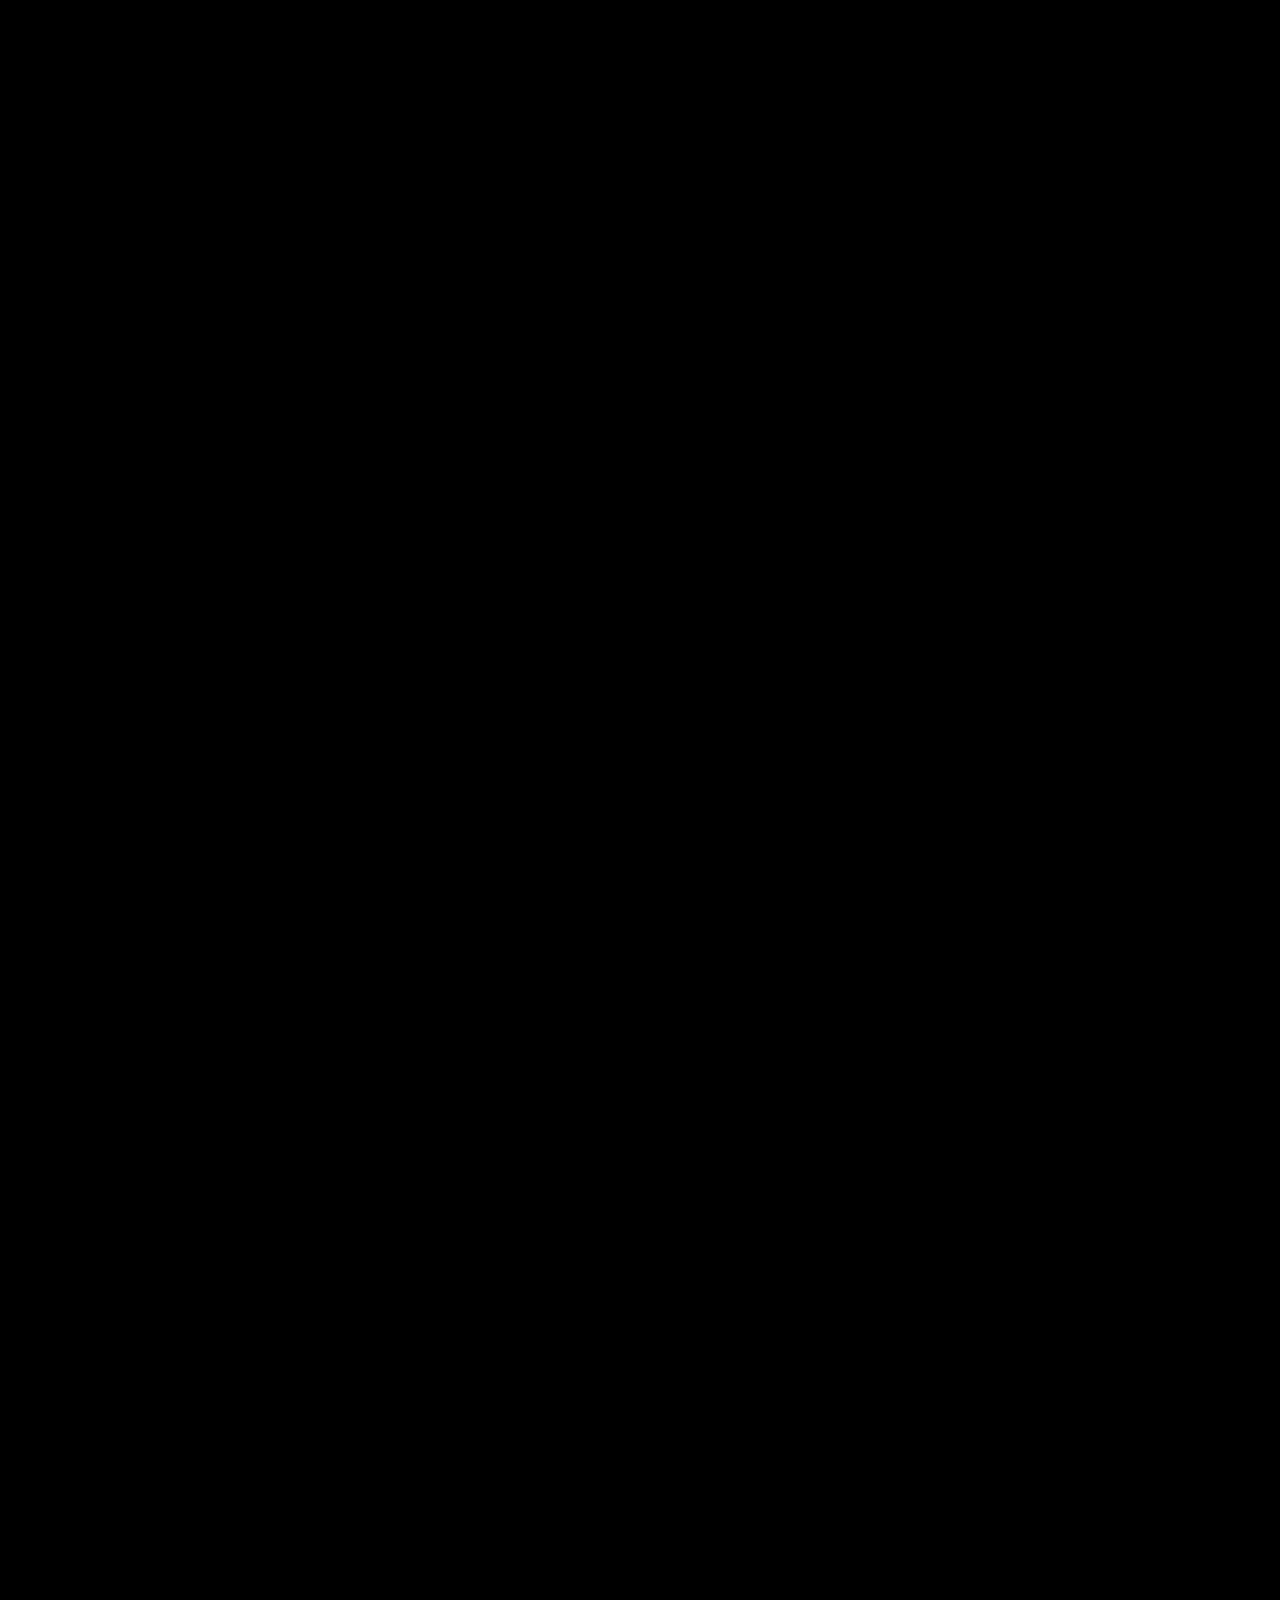
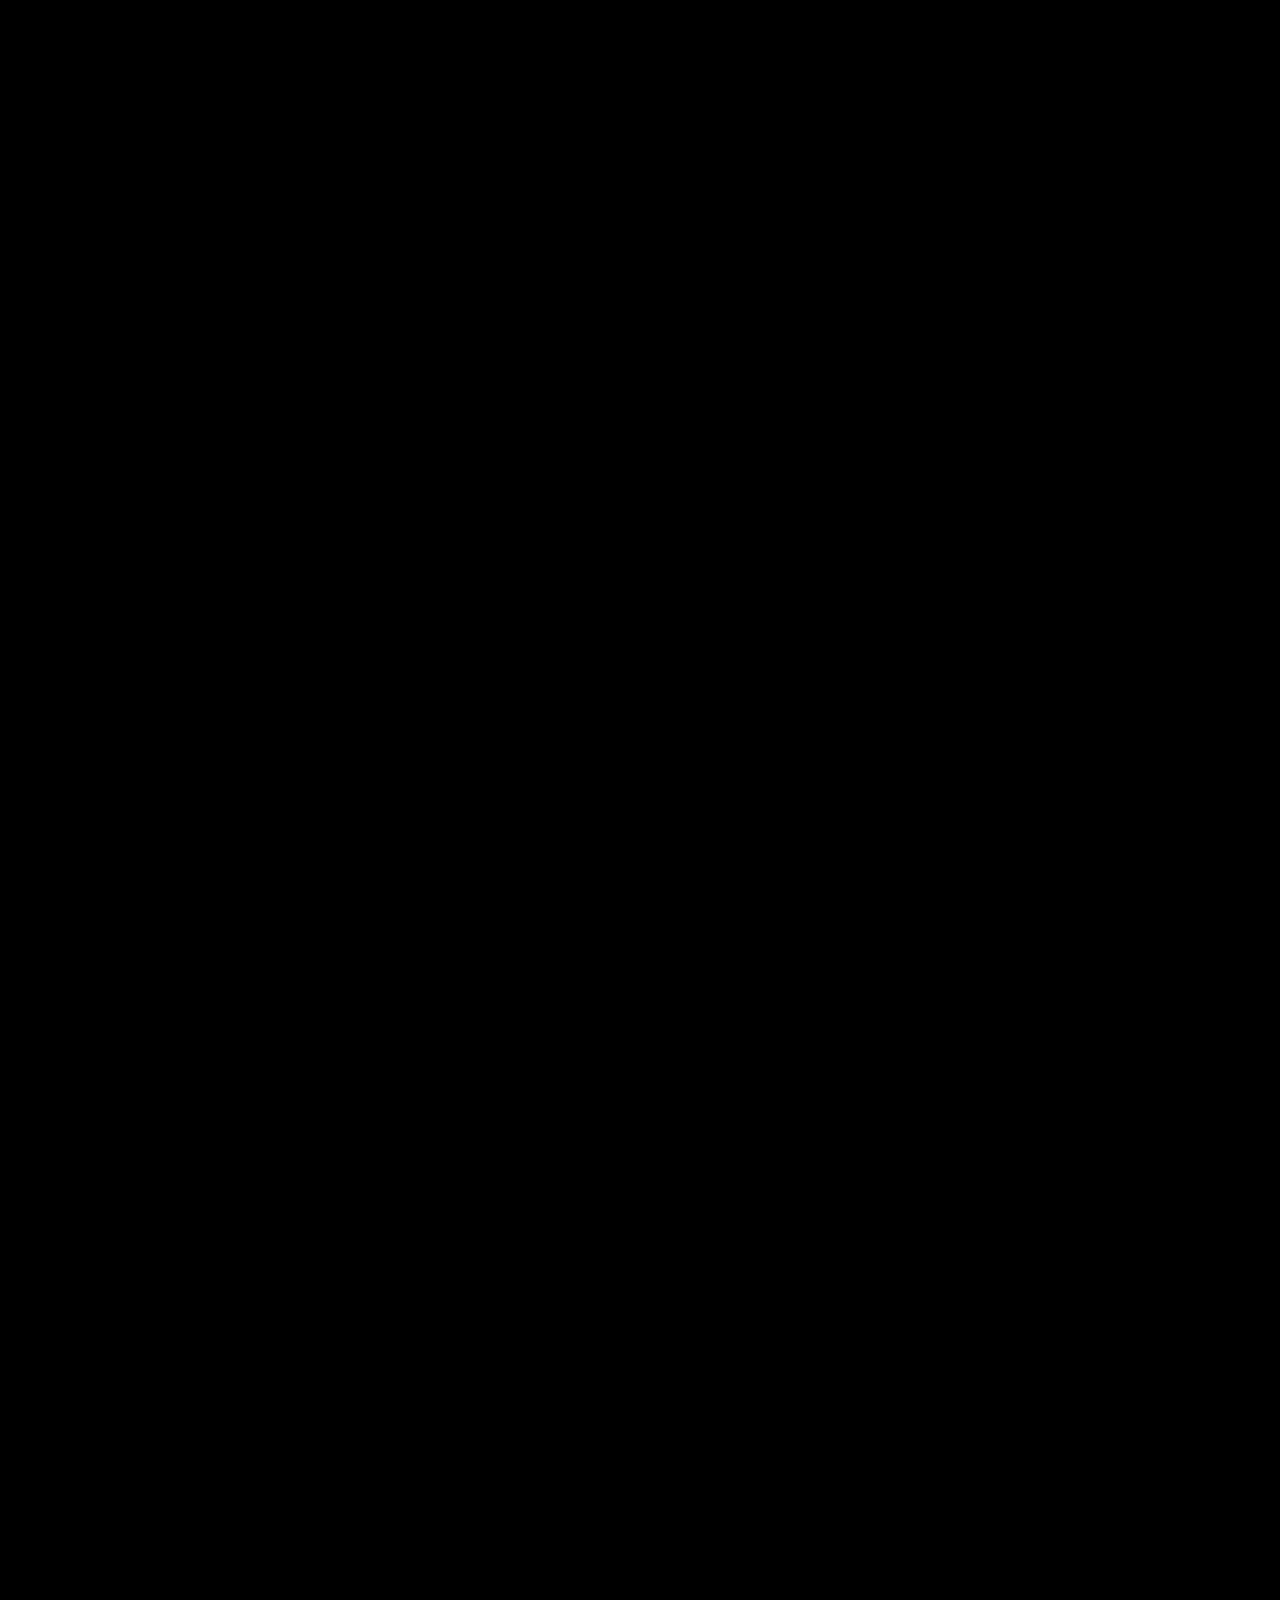
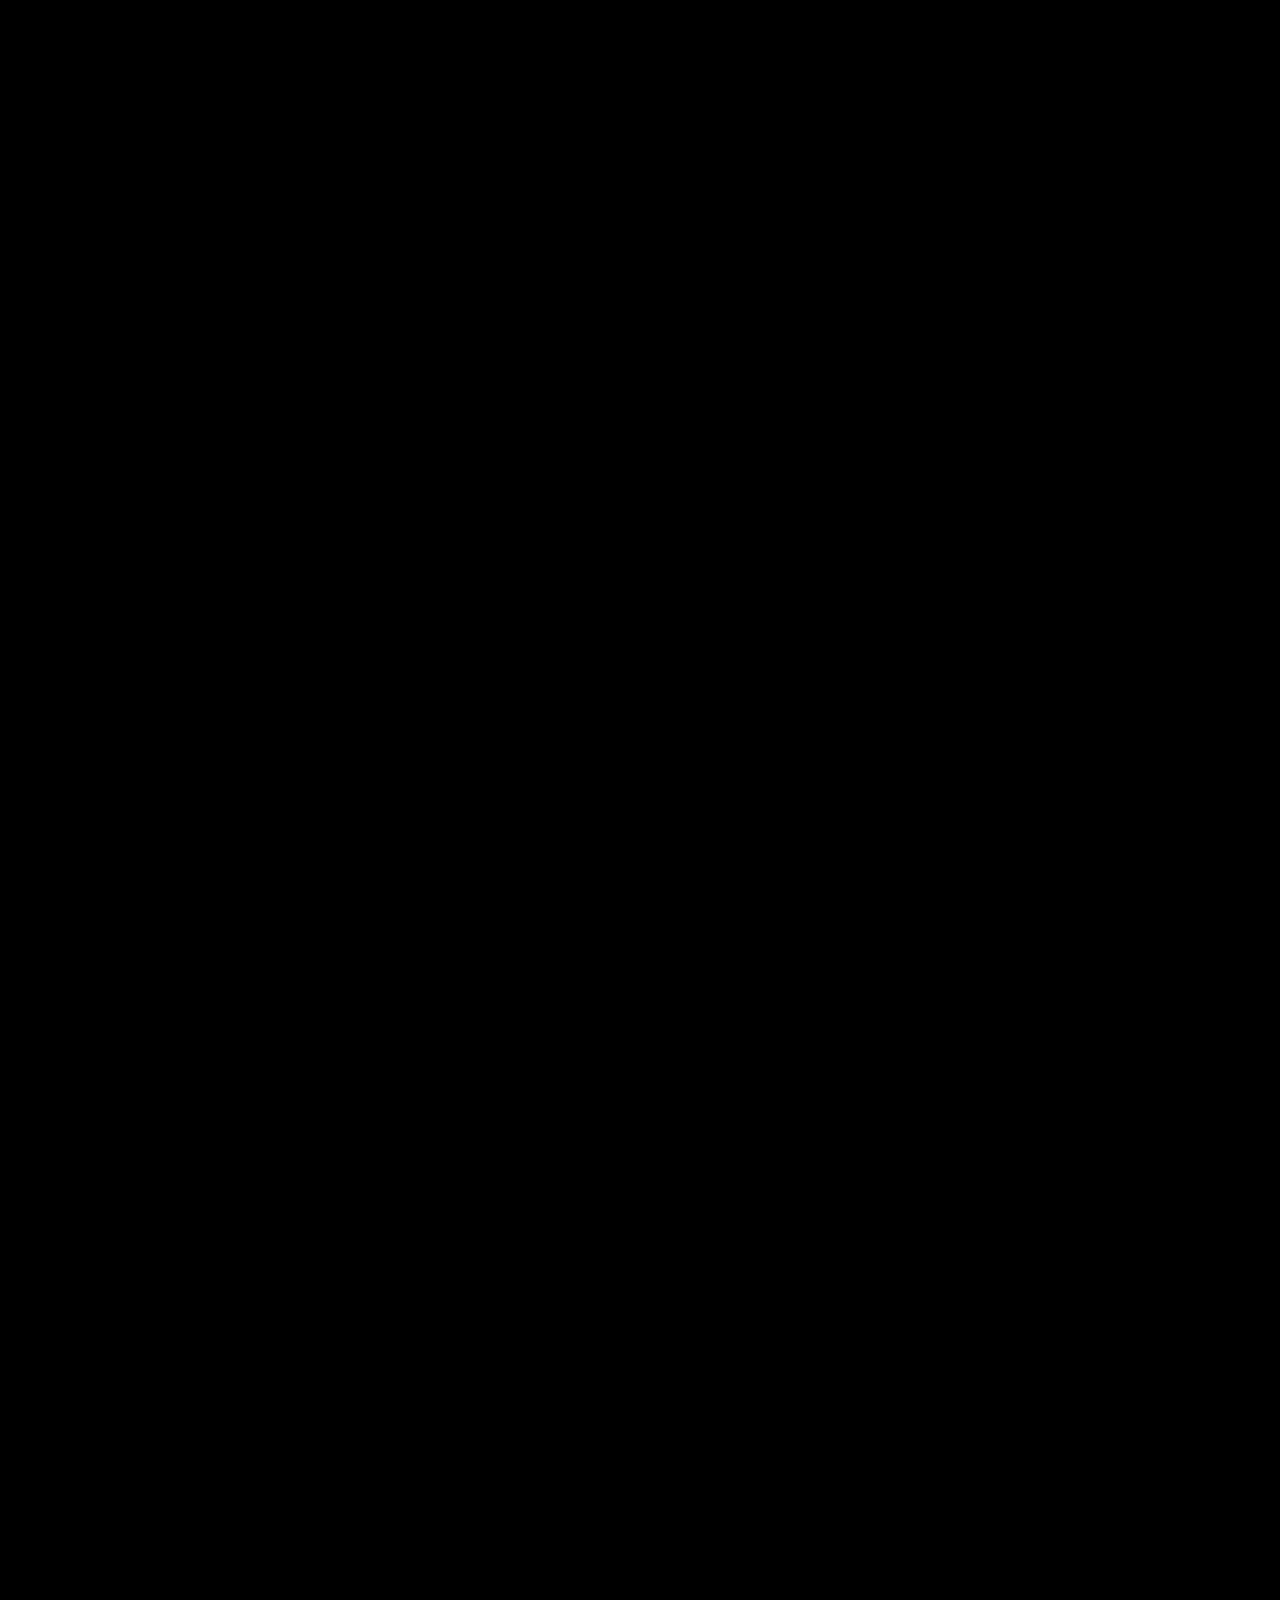
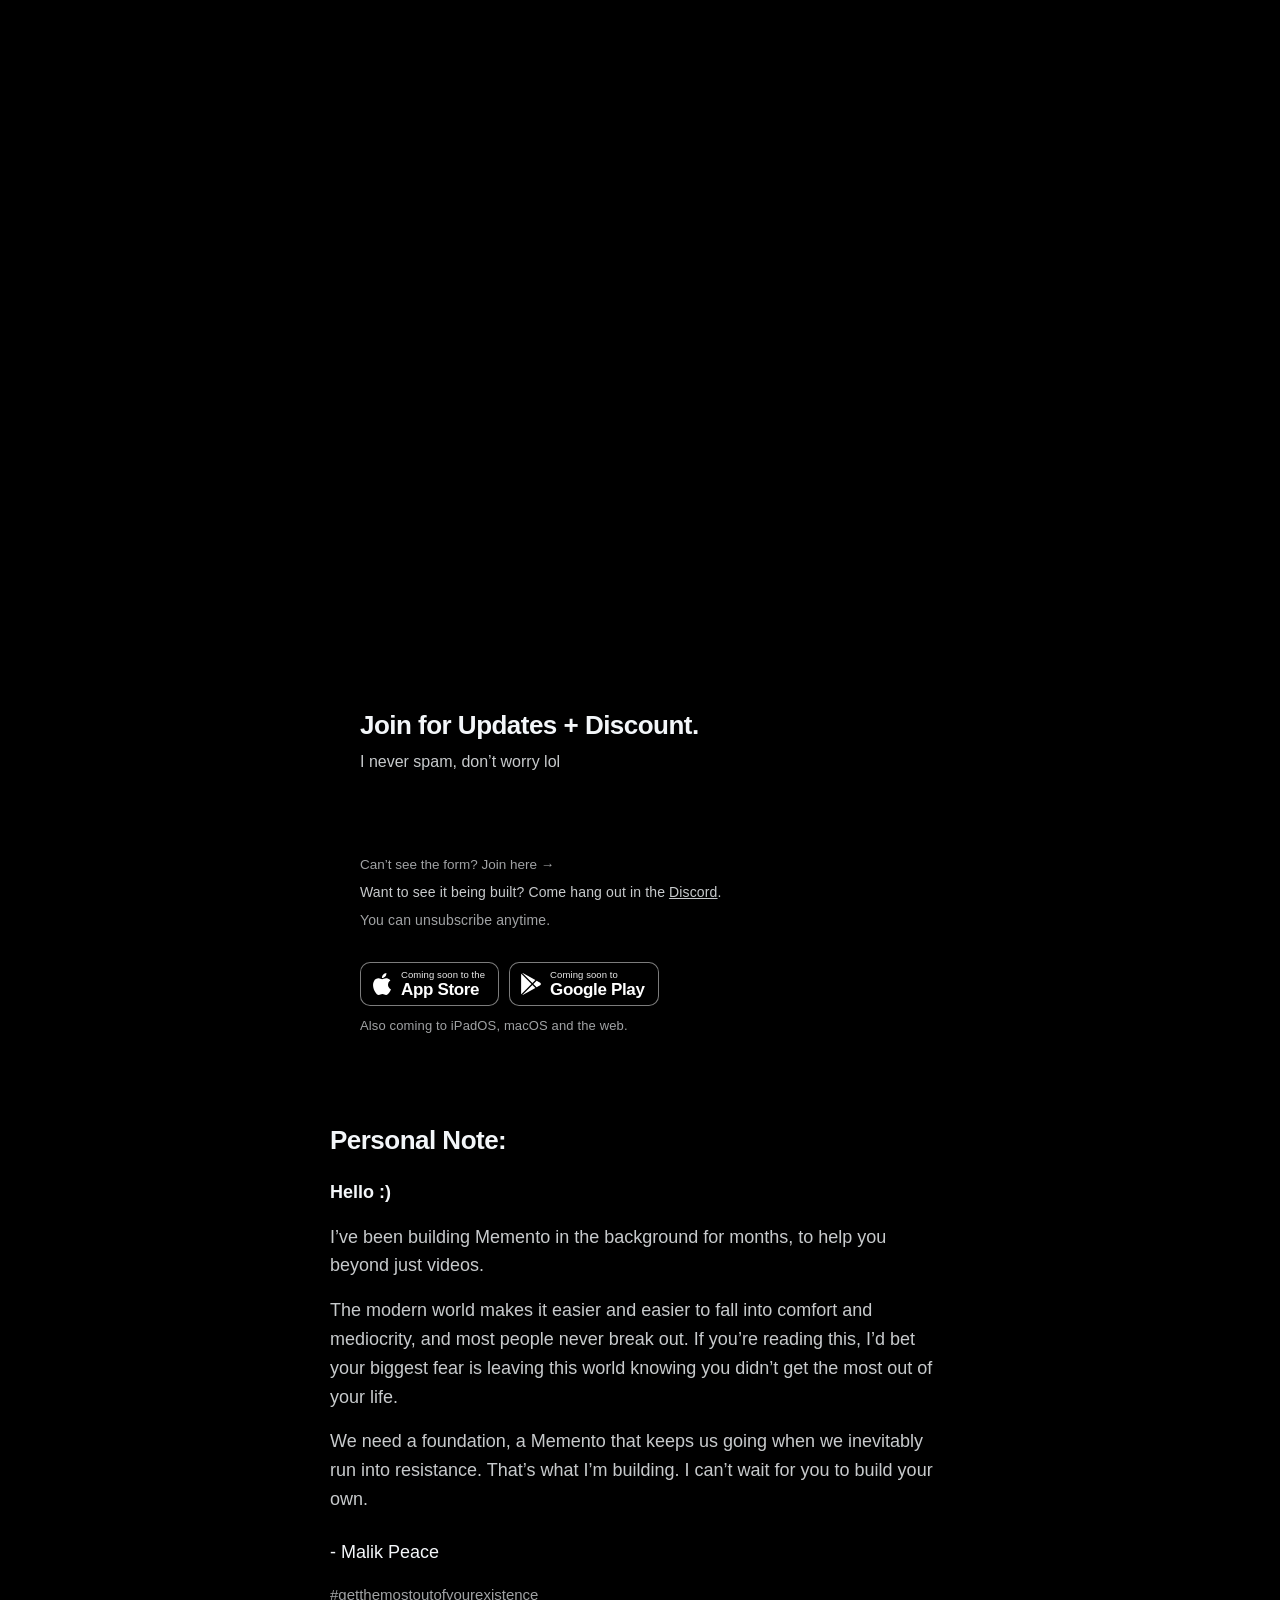
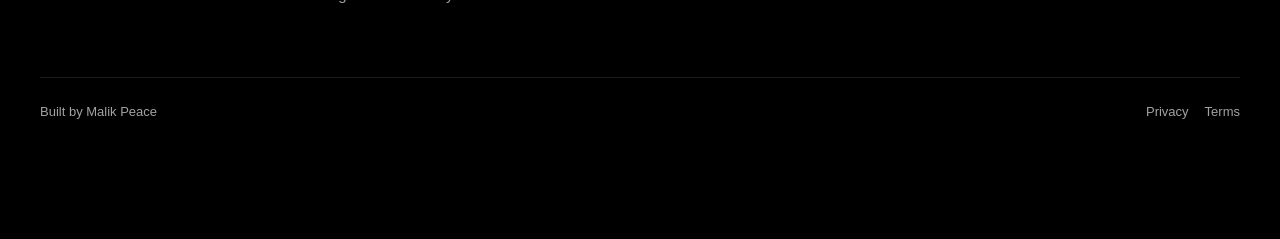
==== commit 14de74c8: "Landing v3: link preview in the Frost Aurora colours (same layout and words; new file name so shares" ====
--- a/index.html
+++ b/index.html
@@ -16,13 +16,13 @@
 <meta property="og:description" content="The personal system for those who actually want to lock in. Currently in private beta.">
 <meta property="og:type" content="website">
 <meta property="og:url" content="https://mementoapp.co/">
-<meta property="og:image" content="https://mementoapp.co/og-image.png">
+<meta property="og:image" content="https://mementoapp.co/og-image-v3.png">
 <meta property="og:image:width" content="1200">
 <meta property="og:image:height" content="630">
 <meta name="twitter:card" content="summary_large_image">
 <meta name="twitter:title" content="Memento">
 <meta name="twitter:description" content="The personal system for those who actually want to lock in. Currently in private beta.">
-<meta name="twitter:image" content="https://mementoapp.co/og-image.png">
+<meta name="twitter:image" content="https://mementoapp.co/og-image-v3.png">
 <meta name="description" content="Get clear on what you want, take the one action that matters today, and keep going until it's automatic. Memento is in private beta.">
 <meta name="theme-color" content="#000000">
 <link rel="stylesheet" href="v3/page.css?v=11">
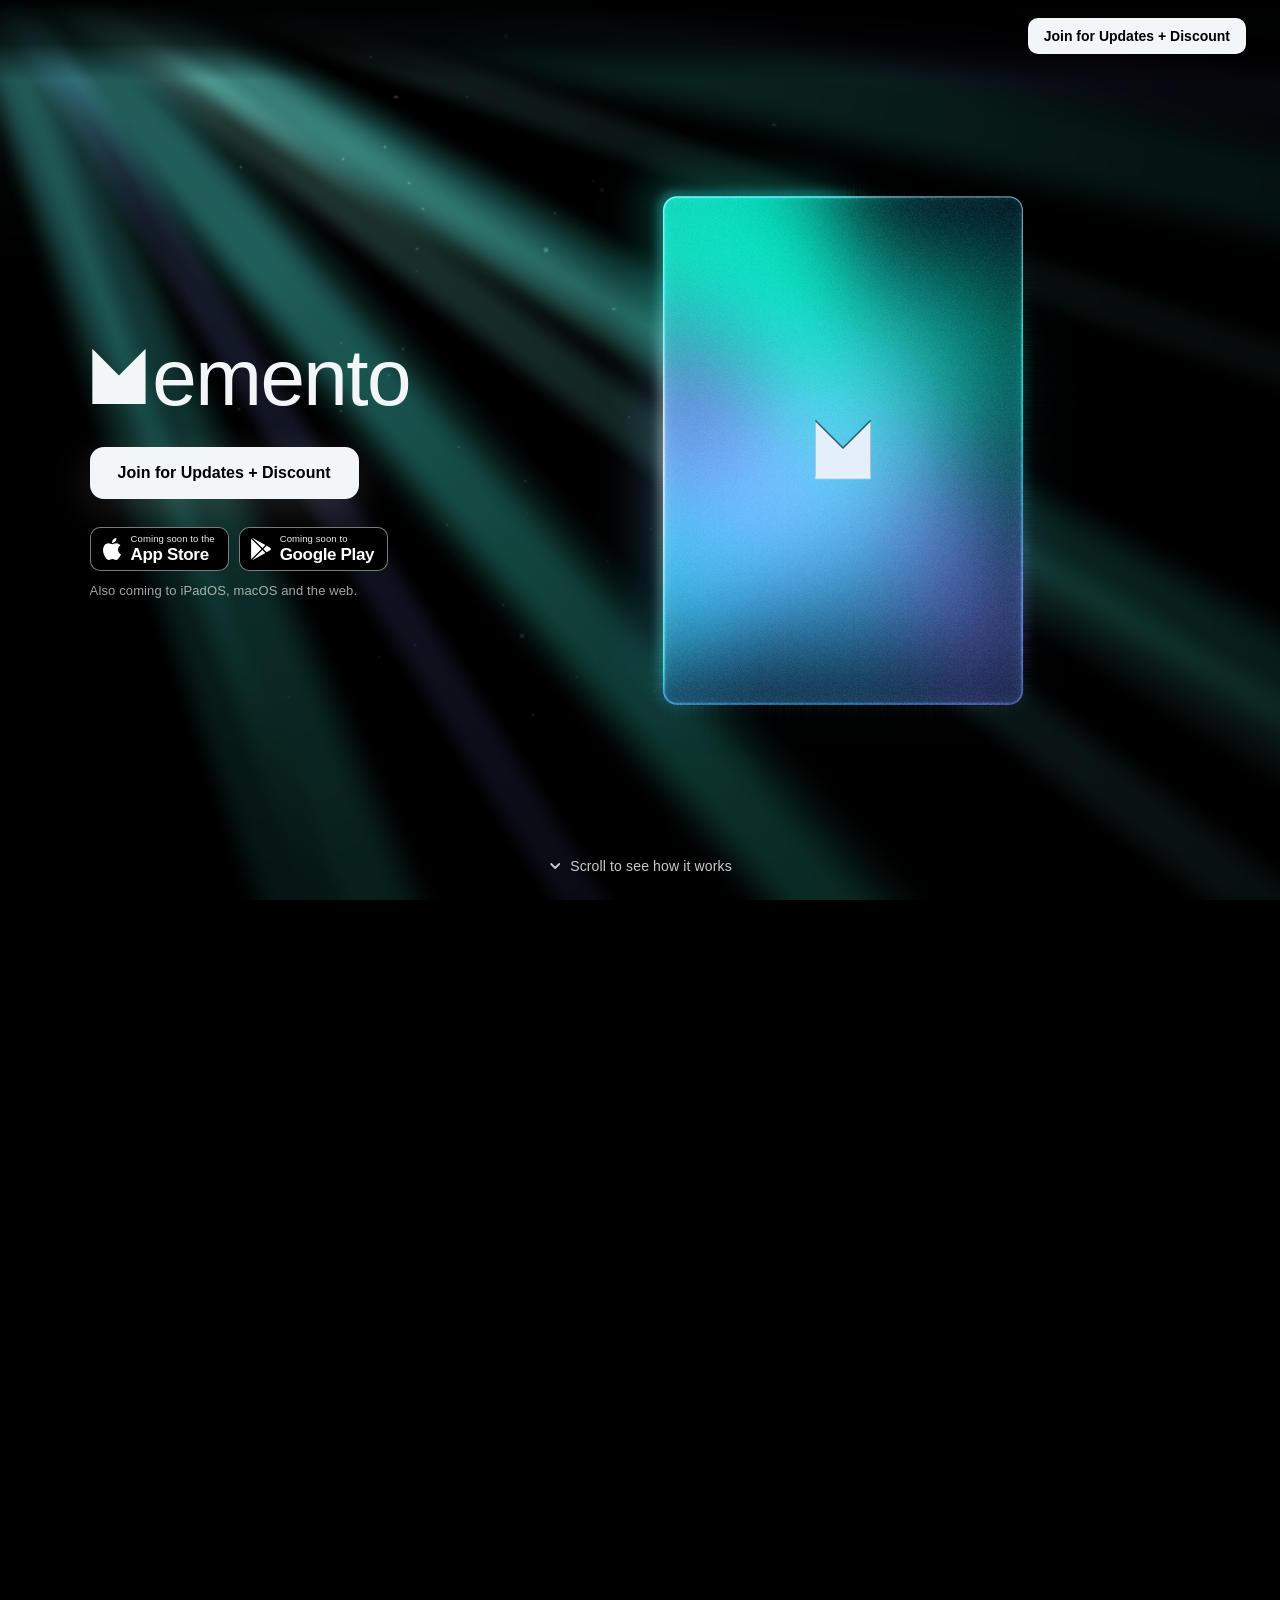
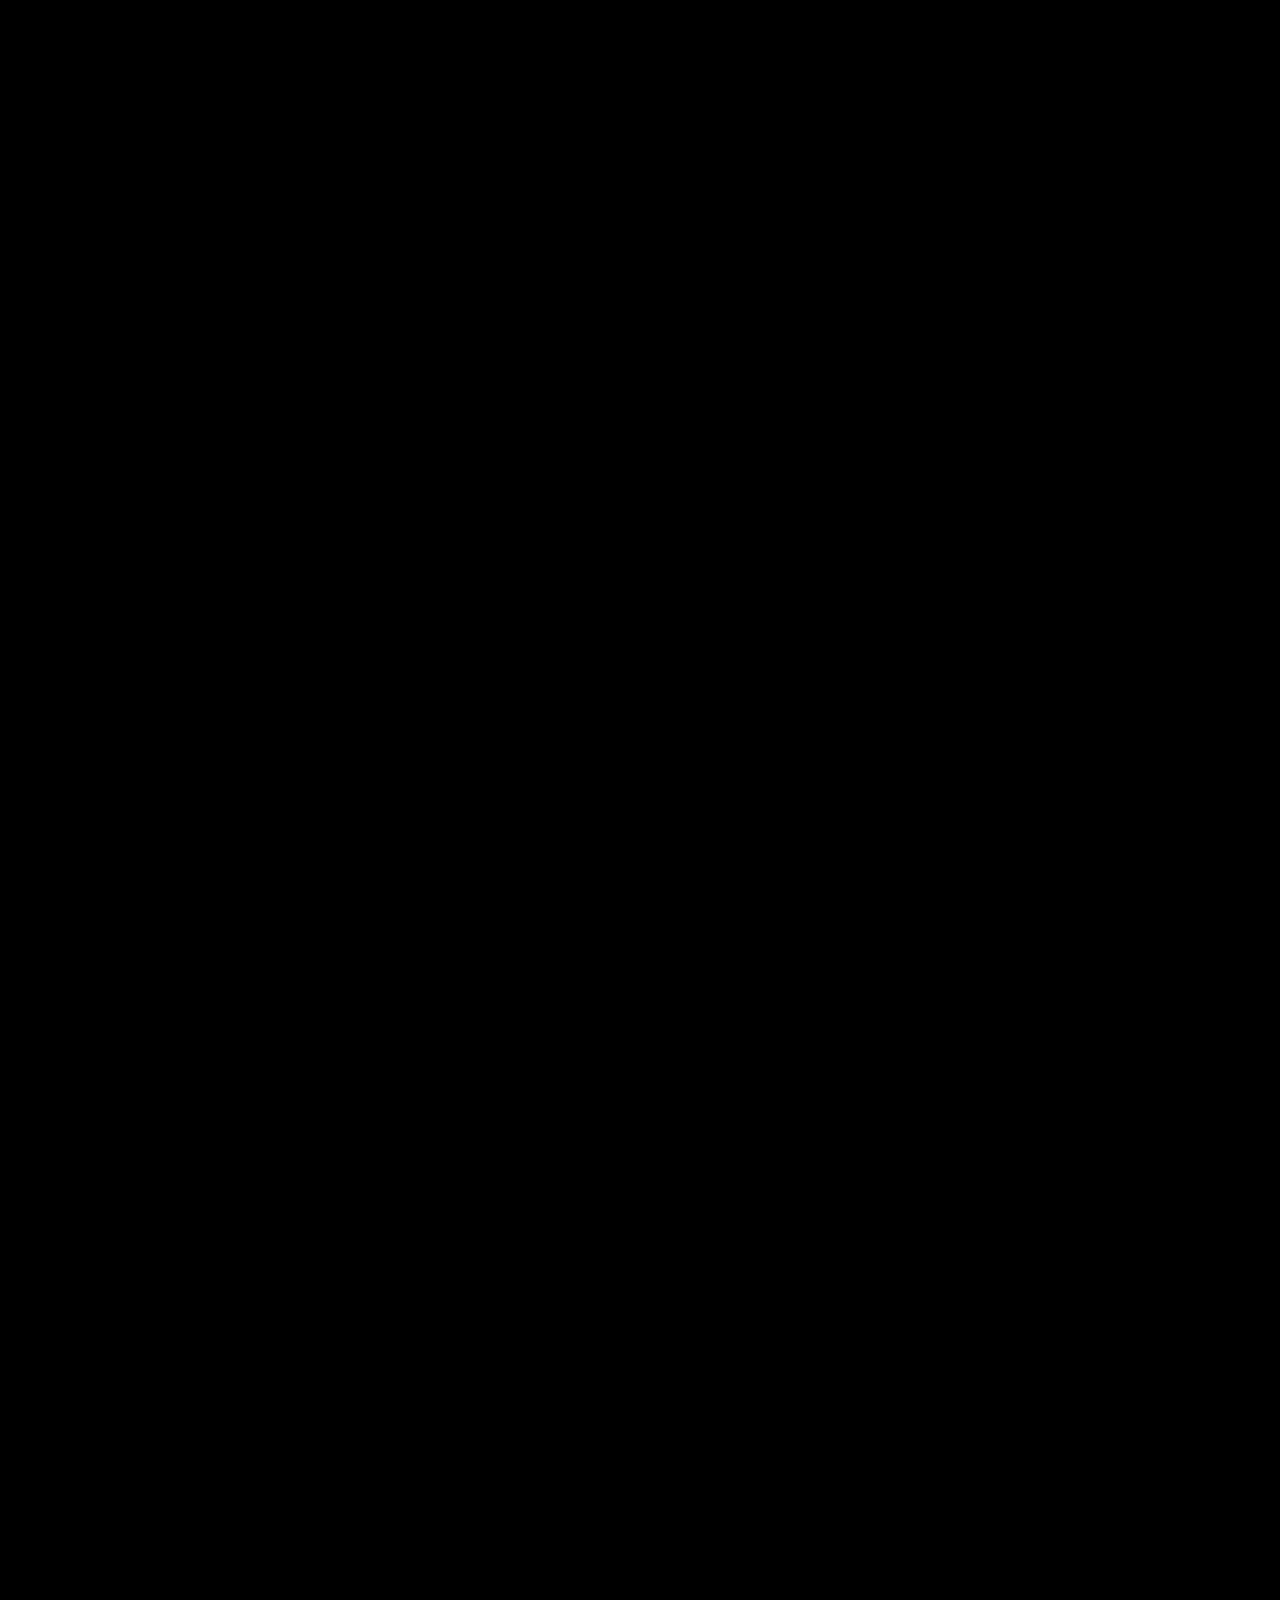
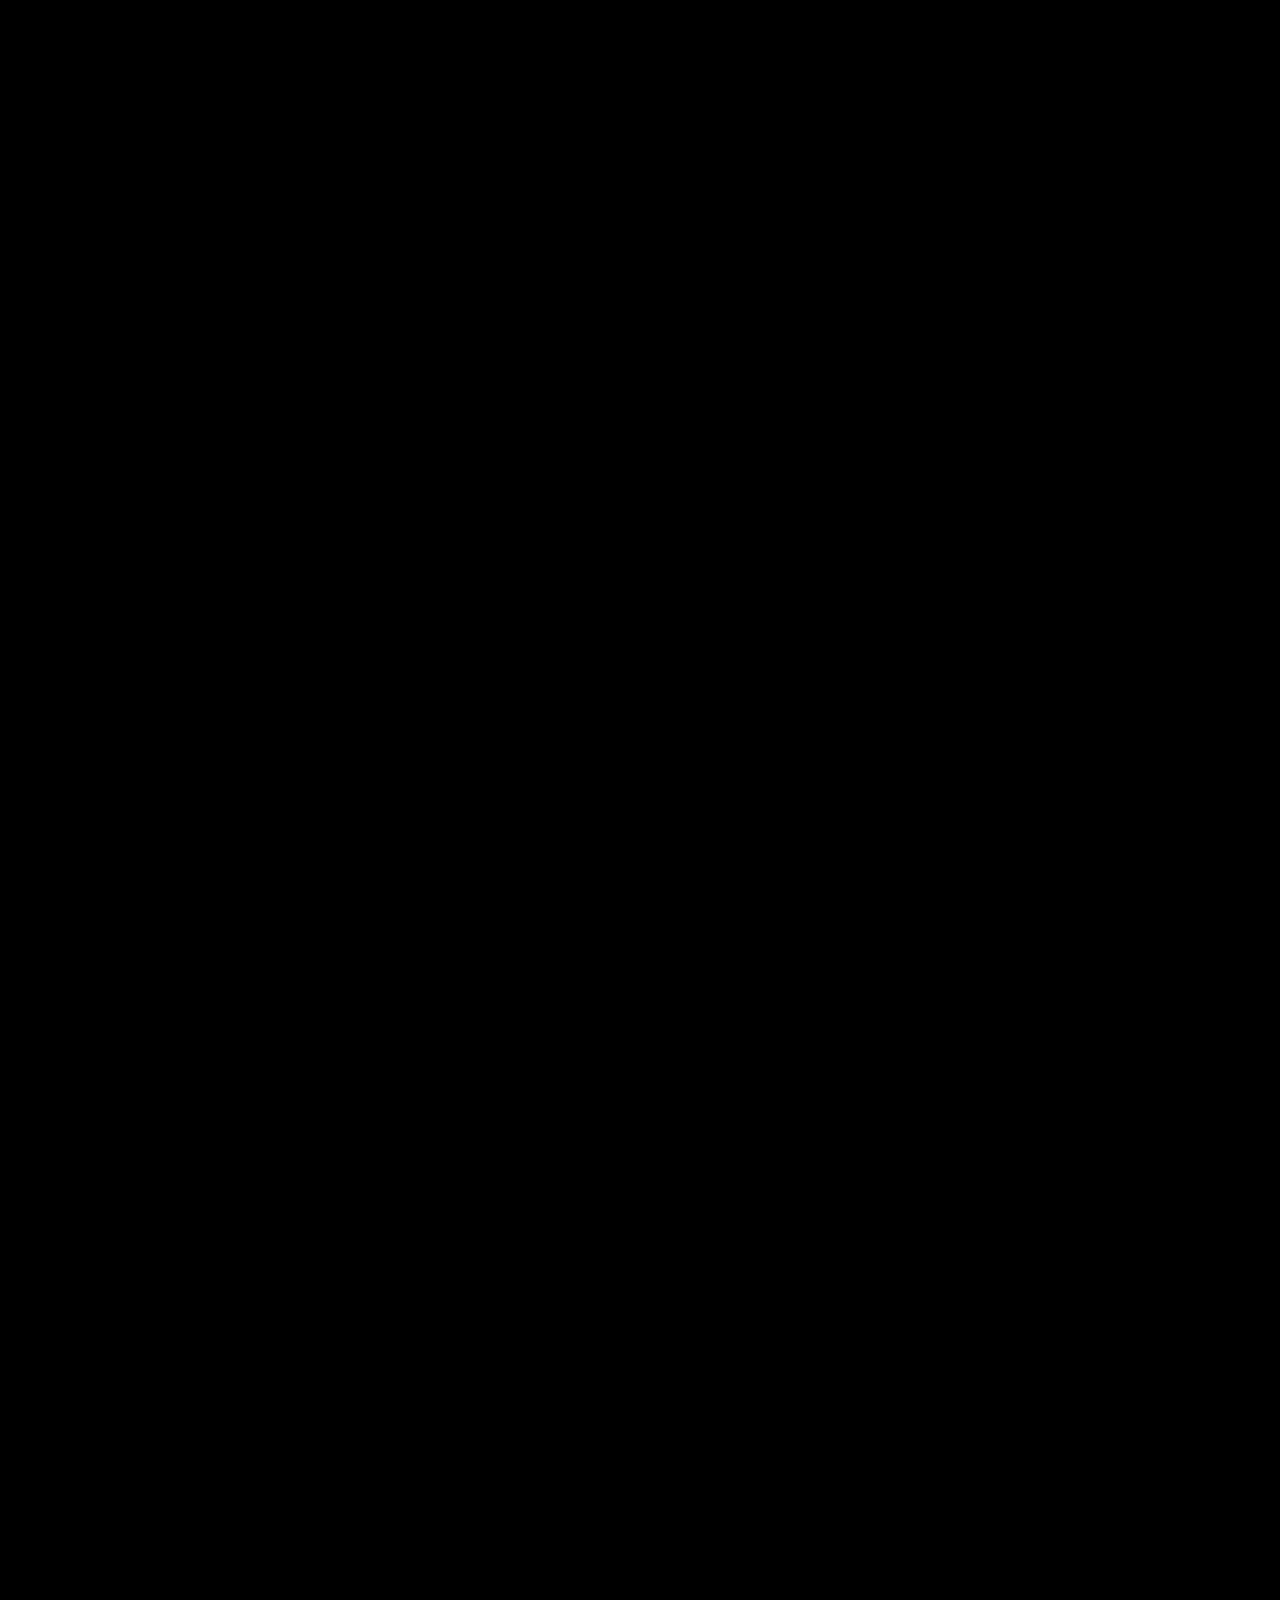
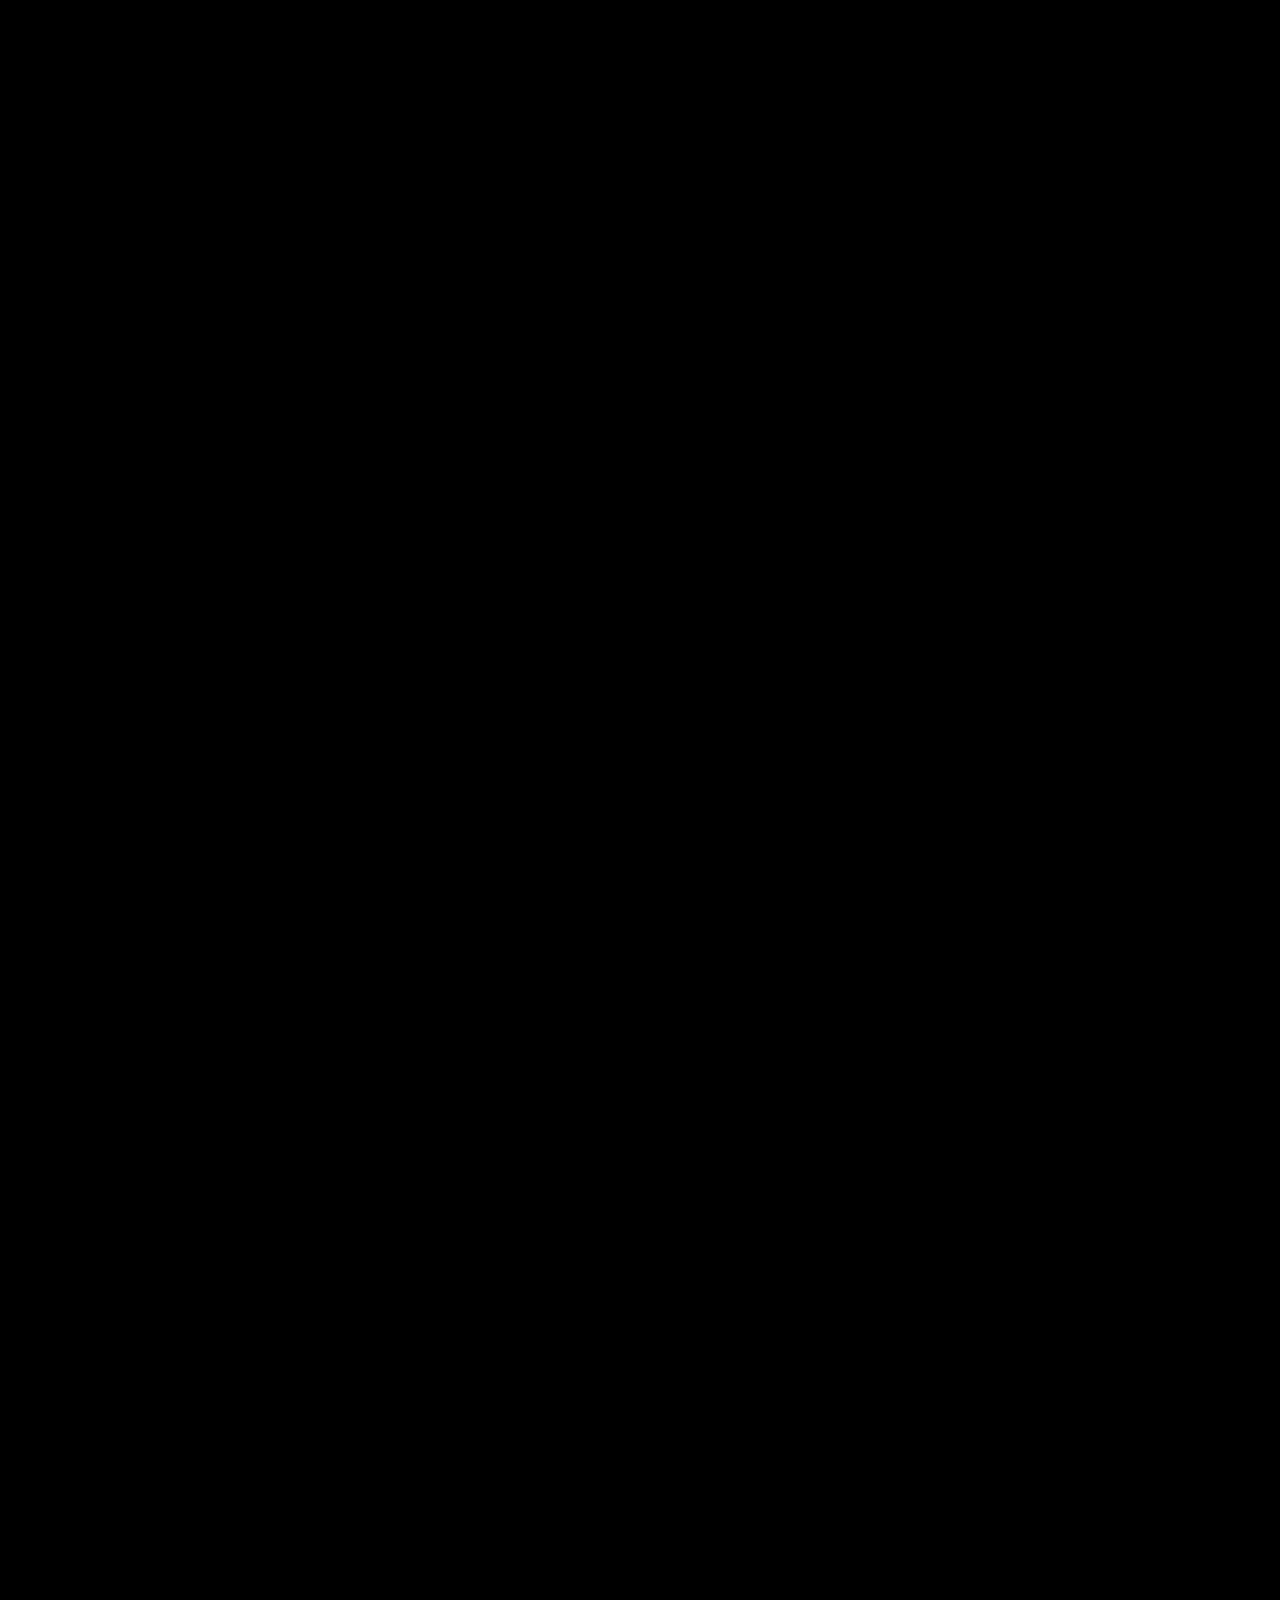
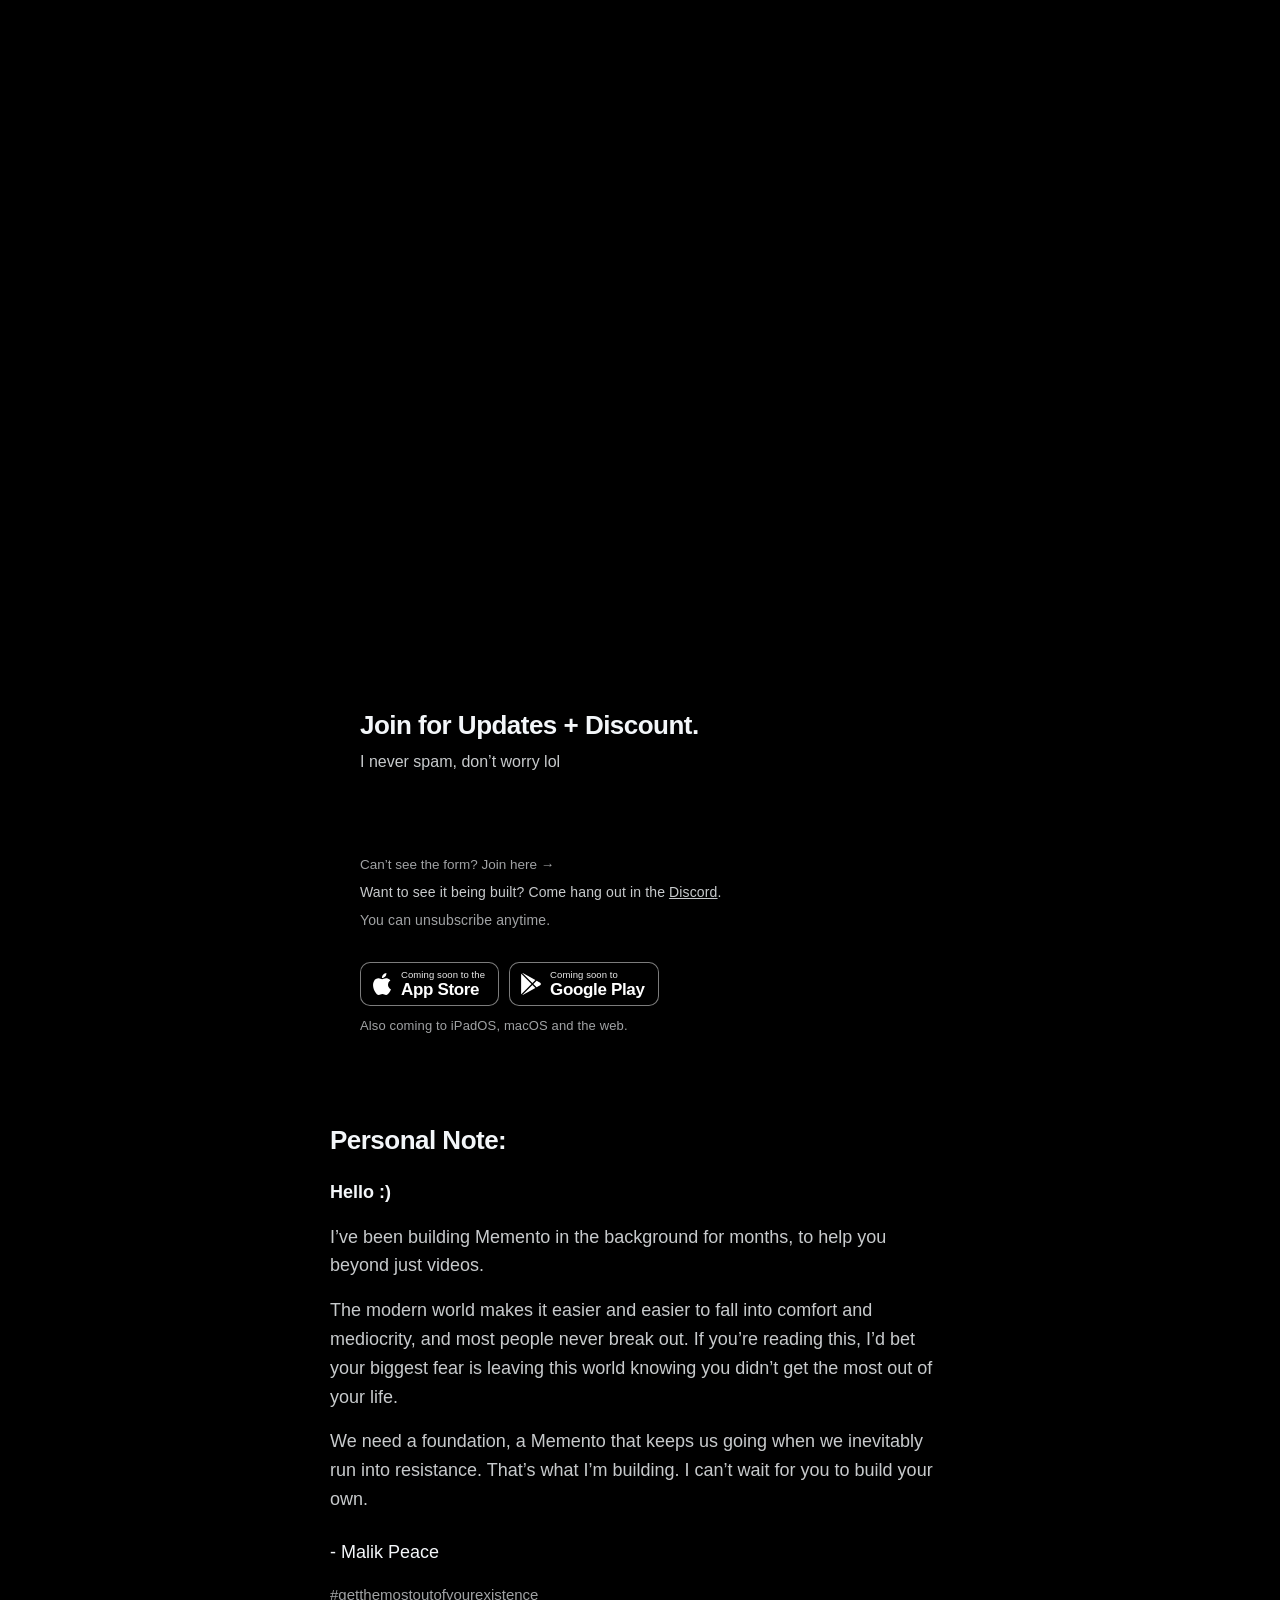
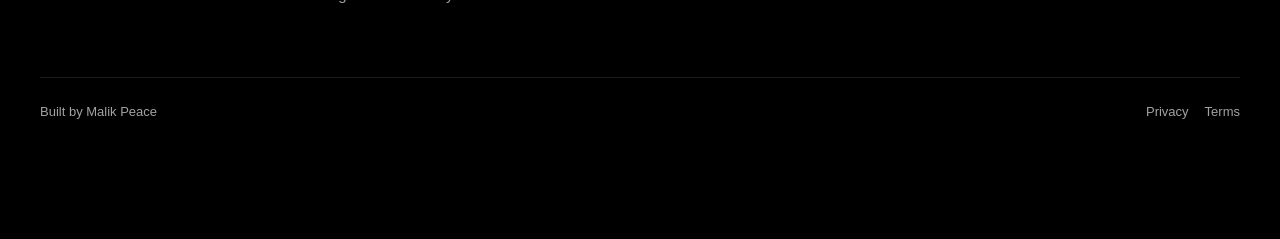
==== commit d29fc565: "Landing v3: scrolling always settles on a chapter (mandatory snap); sign-up, letter and footer scrol" ====
--- a/index.html
+++ b/index.html
@@ -25,20 +25,20 @@
 <meta name="twitter:image" content="https://mementoapp.co/og-image-v3.png">
 <meta name="description" content="Get clear on what you want, take the one action that matters today, and keep going until it's automatic. Memento is in private beta.">
 <meta name="theme-color" content="#000000">
-<link rel="stylesheet" href="v3/page.css?v=11">
-<link rel="stylesheet" href="v3/a.css?v=11">
+<link rel="stylesheet" href="v3/page.css?v=12">
+<link rel="stylesheet" href="v3/a.css?v=12">
 </head>
 <body>
 <main id="app"></main>
 <noscript><p style="padding:24px;color:#f3f6f9">Memento needs JavaScript to show this page. <a href="https://maliks-newsletter-59a34c.beehiiv.com/" style="color:#f3f6f9">Join for Updates + Discount</a></p></noscript>
 <script src="skins-cortex.js?v=21"></script>
 <script>window.ML_TIME_SCALE = 3.8;   /* a livelier card than the app default */</script>
-<script src="v3/memento-card.js?v=11"></script>
-<script src="v3/engine.js?v=11"></script>
-<script src="v3/kit.js?v=11"></script>
-<script src="v3/fire.js?v=11"></script>
-<script src="v3/beams.js?v=11"></script>
-<script src="v3/a.js?v=11"></script>
-<script src="v3/live.js?v=11"></script>
+<script src="v3/memento-card.js?v=12"></script>
+<script src="v3/engine.js?v=12"></script>
+<script src="v3/kit.js?v=12"></script>
+<script src="v3/fire.js?v=12"></script>
+<script src="v3/beams.js?v=12"></script>
+<script src="v3/a.js?v=12"></script>
+<script src="v3/live.js?v=12"></script>
 </body>
 </html>
--- a/v3/a.css
+++ b/v3/a.css
@@ -724,3 +724,9 @@
 /* ===== round 44 ===== */
 /* phones: the name field is as wide as the card (width set in layout) and sits centred under it */
 .a.is-phone .a-name { align-self: center; }
+
+/* ===== round 46: the snap ===== */
+/* after the story, the sign-up, letter and footer are one snap area taller than the screen, so they scroll freely */
+.a-after { scroll-snap-align: start; scroll-margin-top: var(--bar); }
+/* the very bottom is always a resting place too (a hard fling to the end lands on the footer, never back at the sign-up) */
+.a-after .foot { scroll-snap-align: end; }
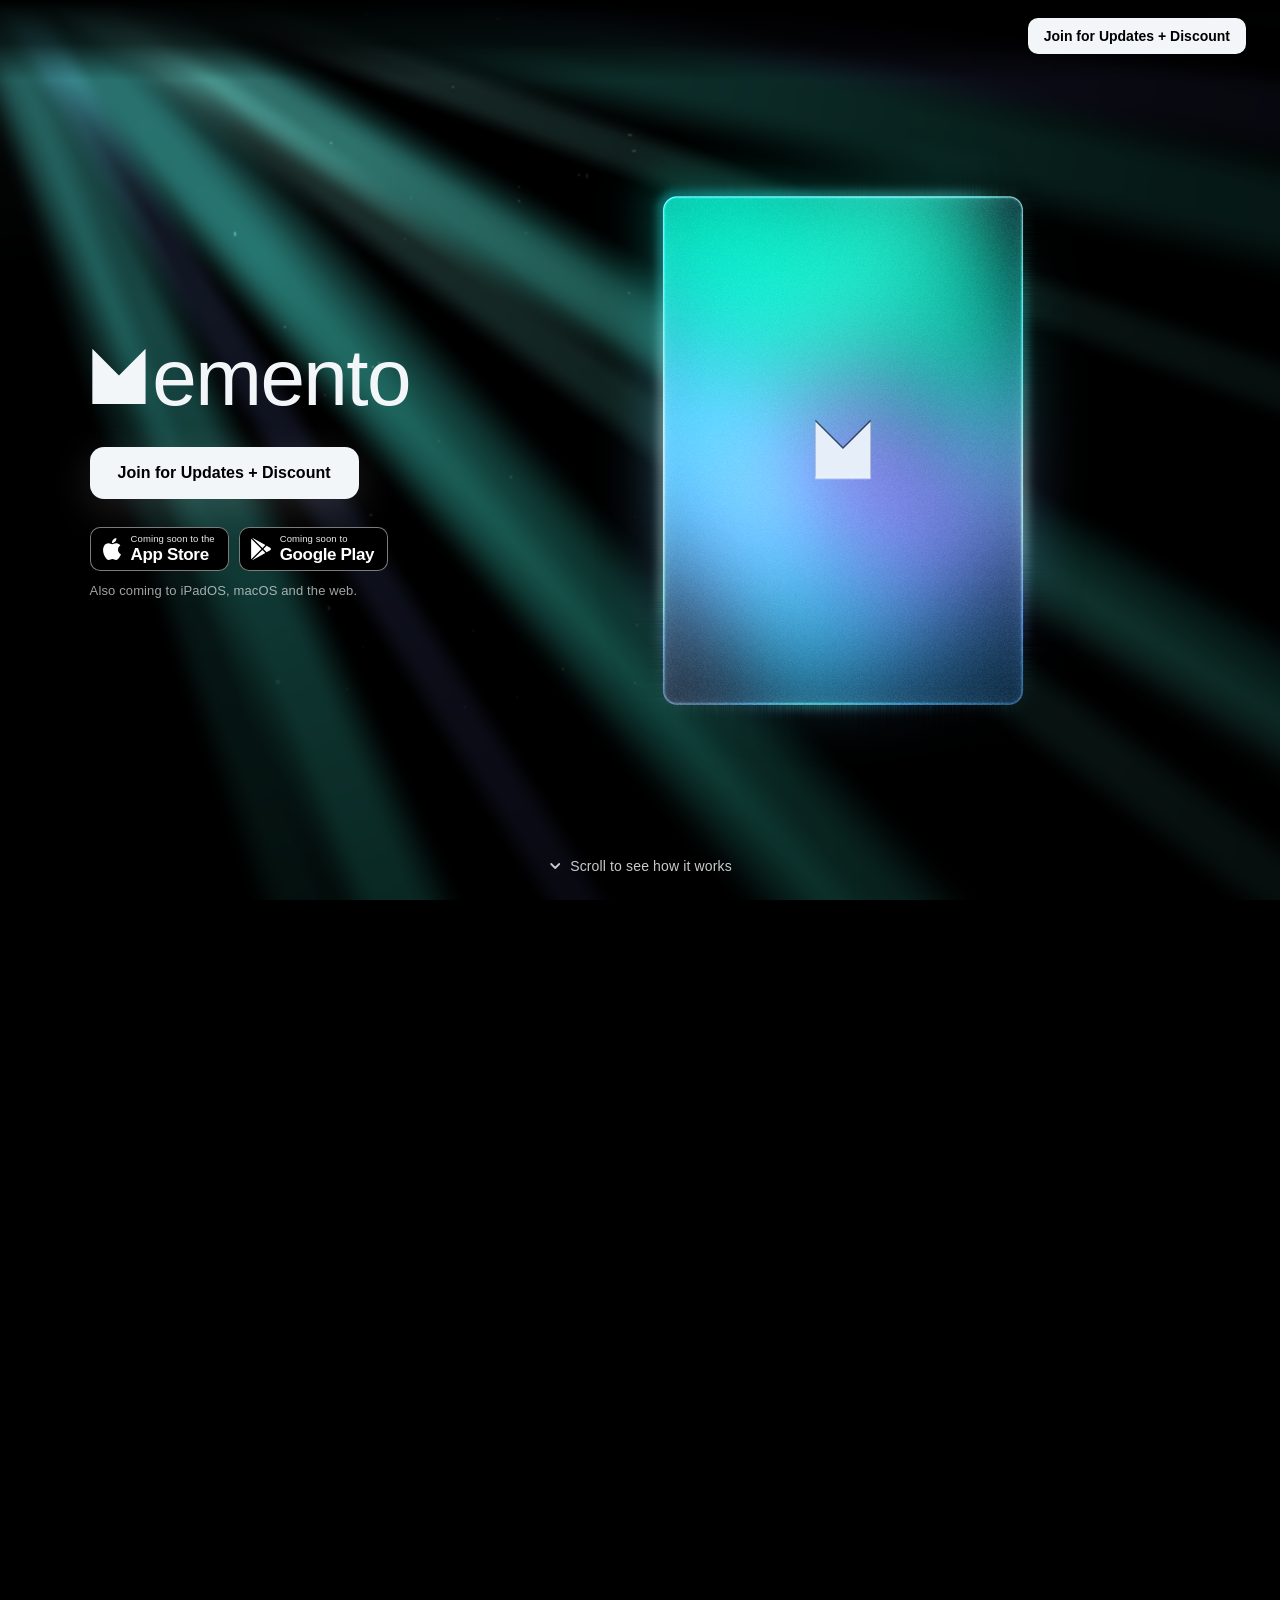
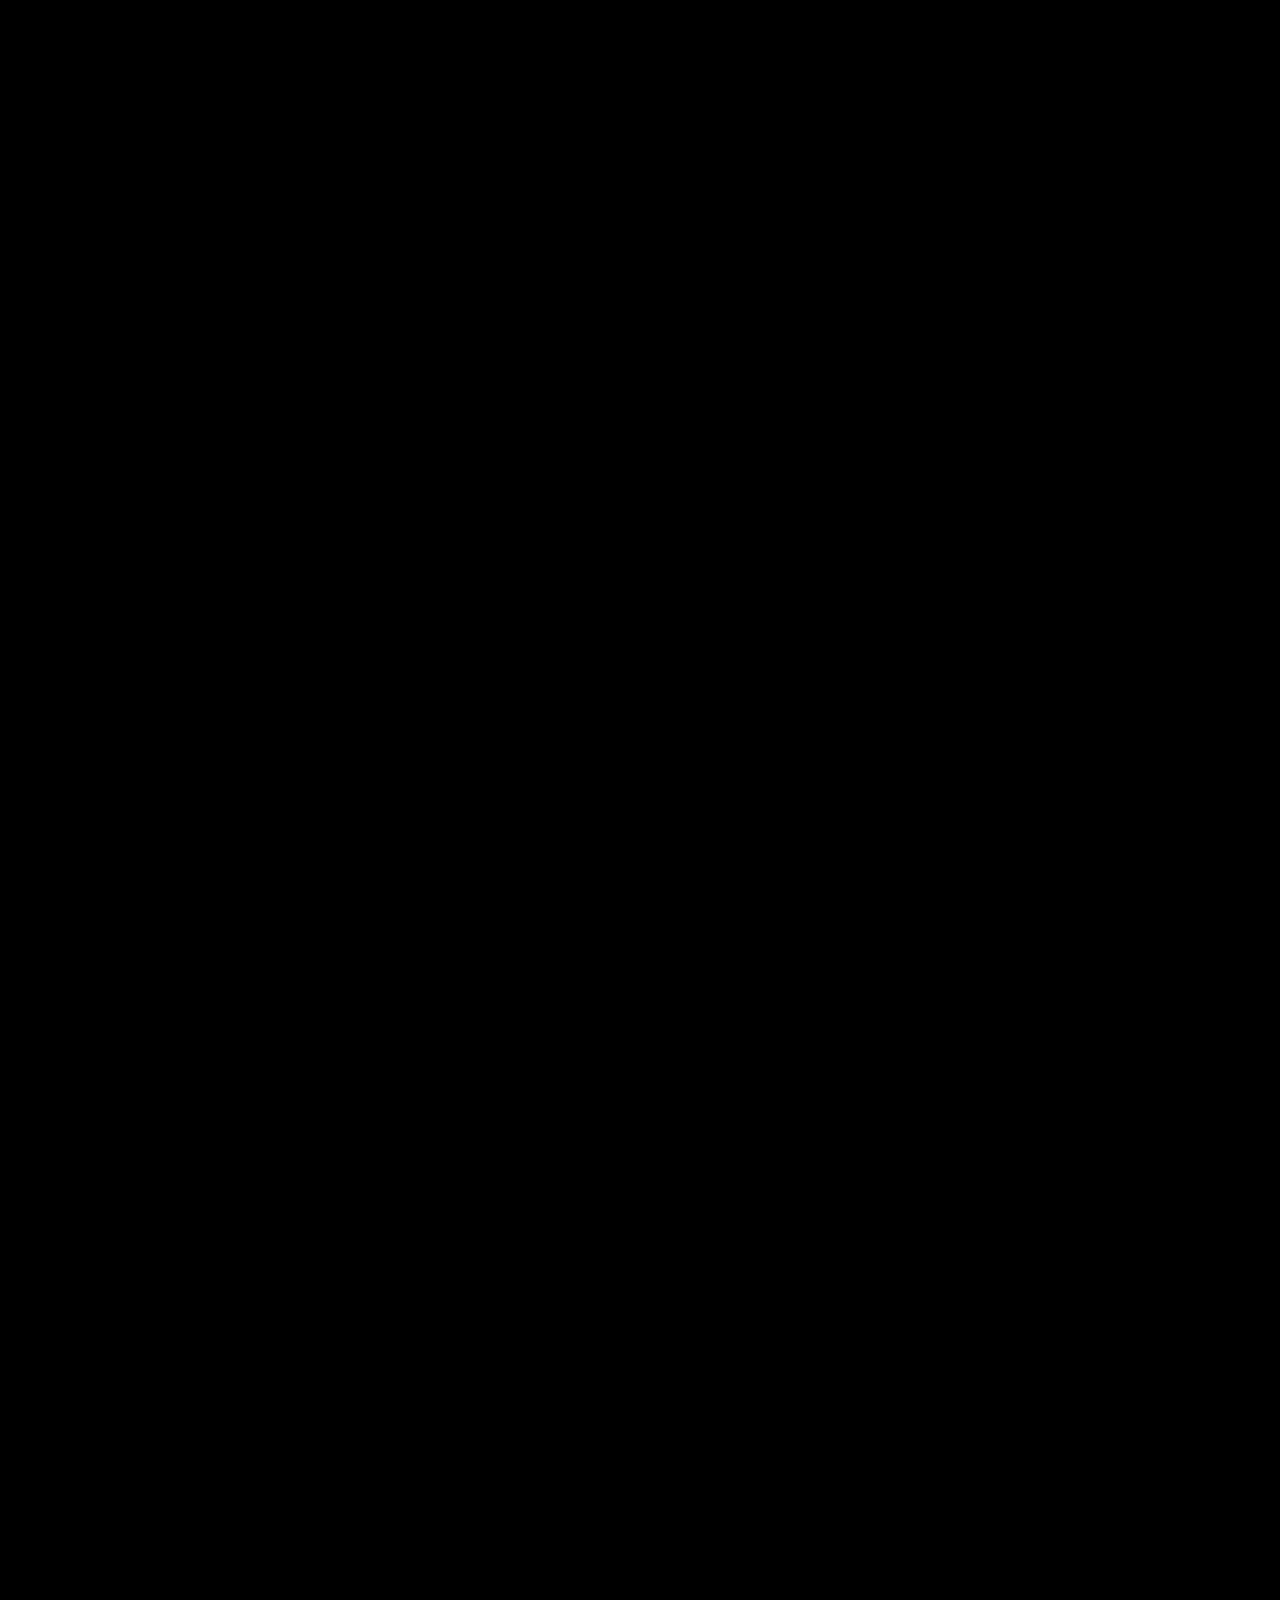
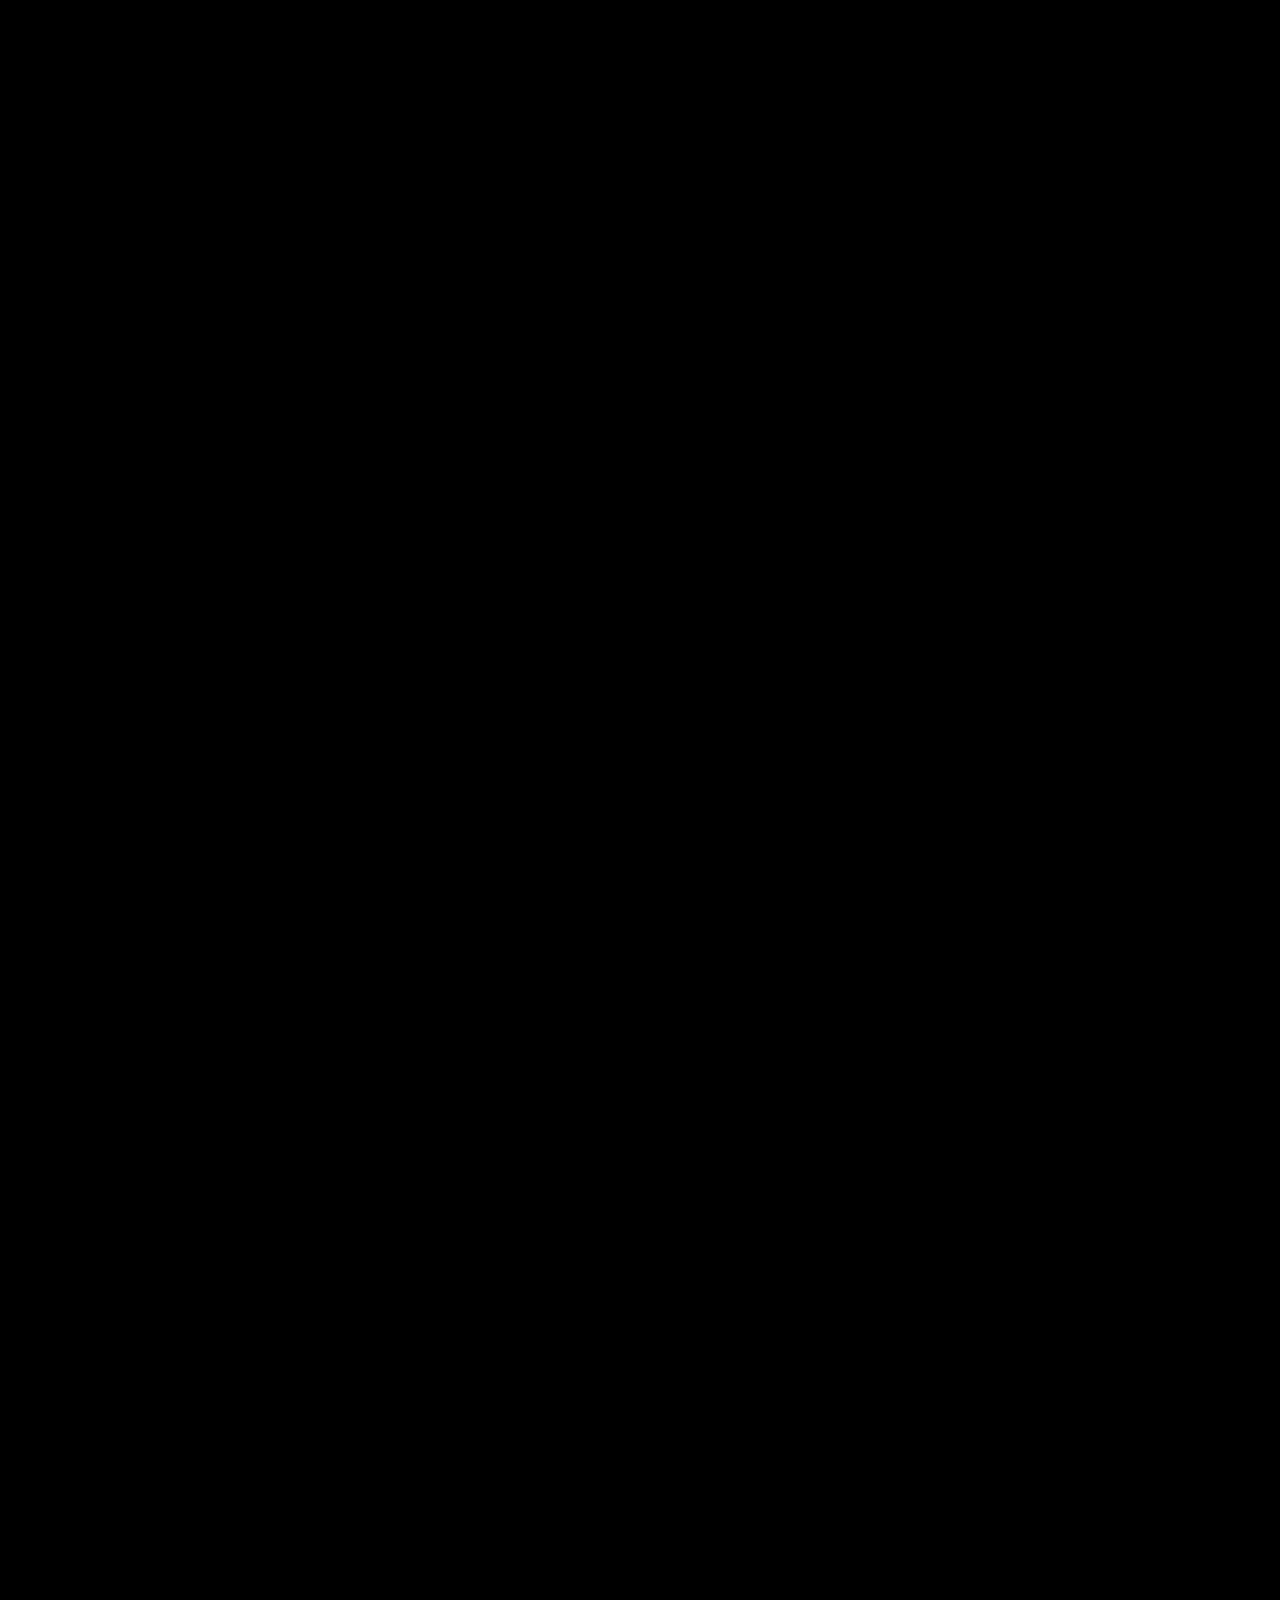
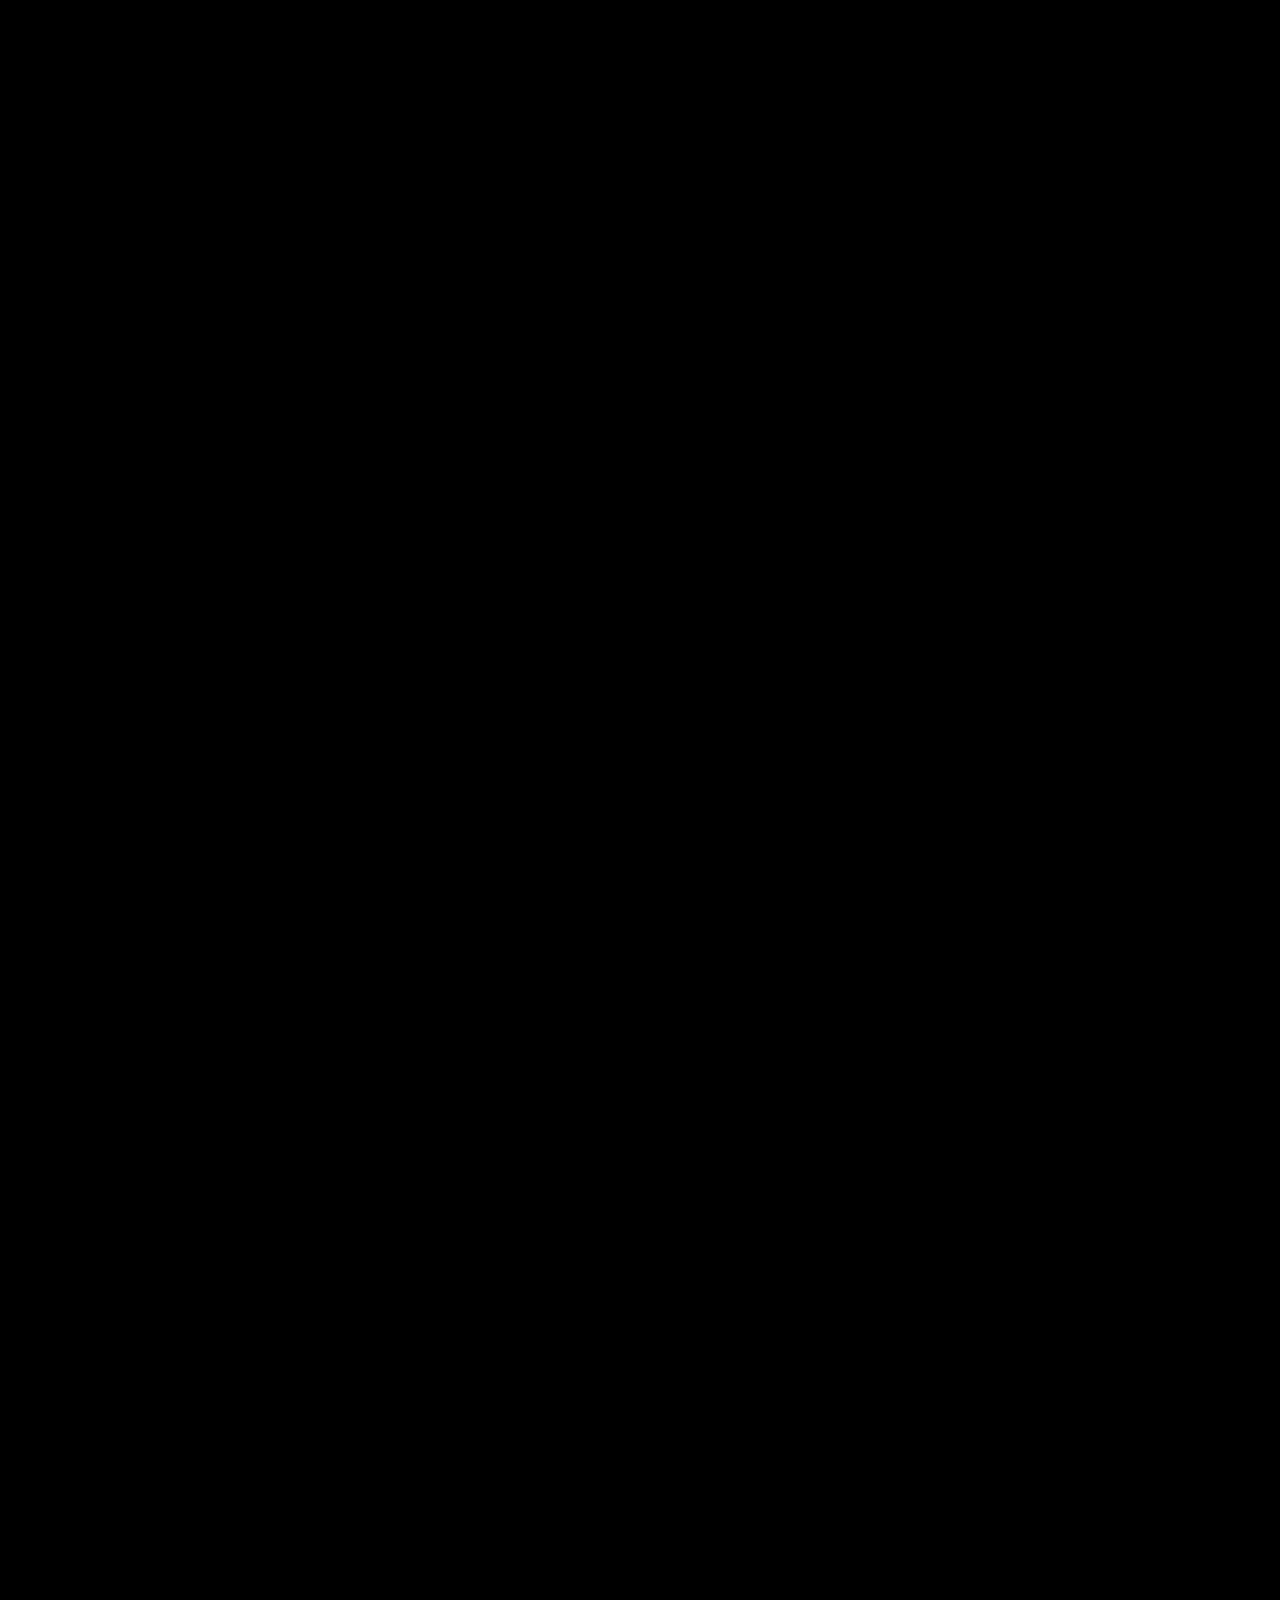
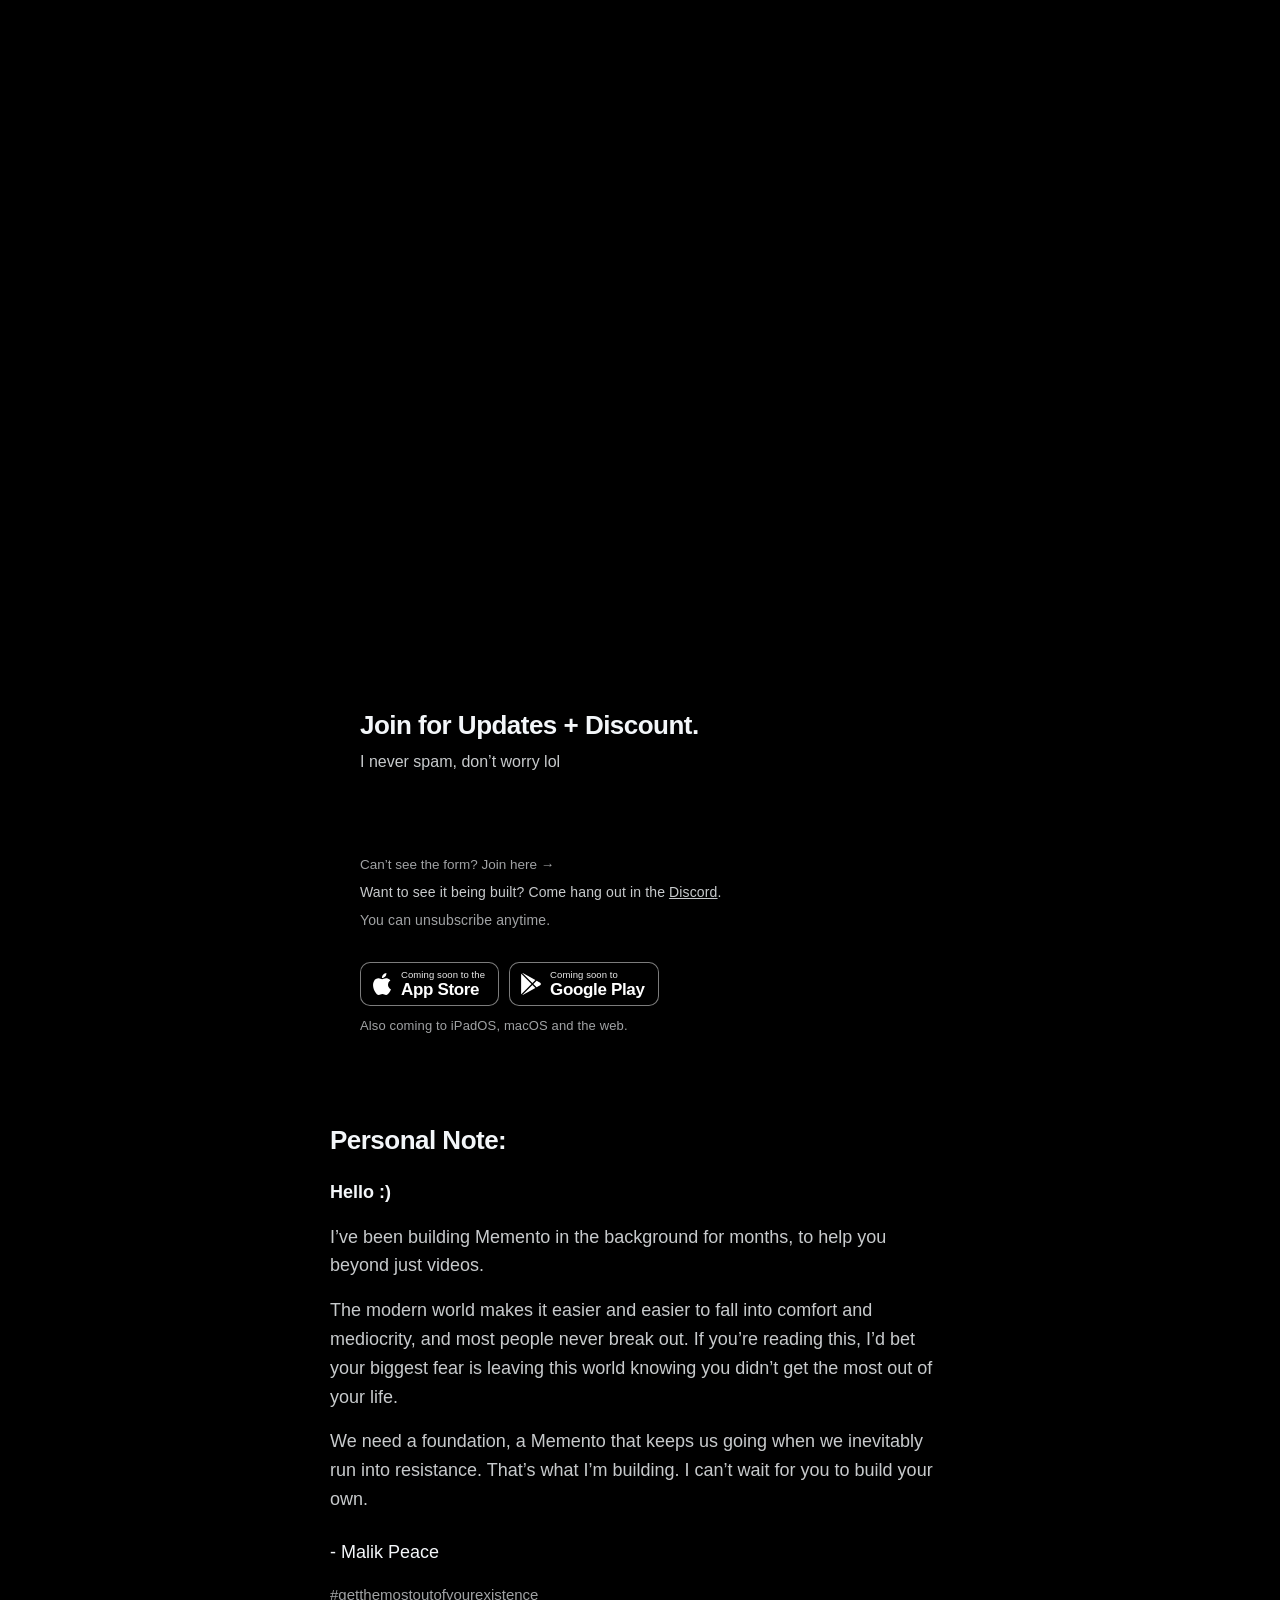
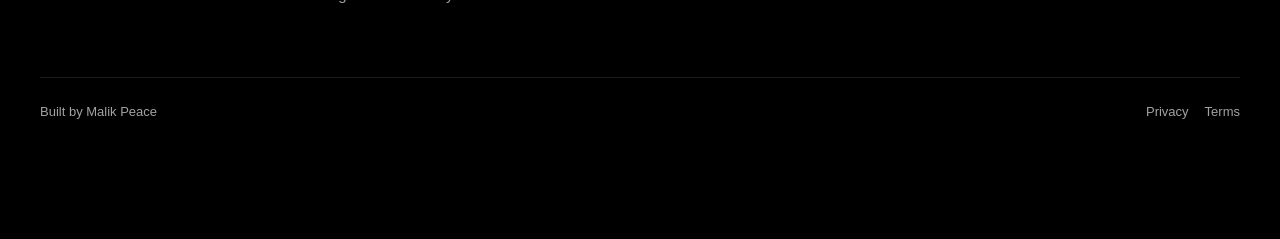
==== commit 740d214f: "Landing: the Join button works on computers again (the empty panel layer no longer covers it) and th" ====
--- a/index.html
+++ b/index.html
@@ -5,6 +5,16 @@
 <meta name="viewport" content="width=device-width, initial-scale=1, viewport-fit=cover">
 <script>/* always open at the top, so a refresh plays the intro instead of landing mid-story (carried from the old page) */
 if ('scrollRestoration' in history) history.scrollRestoration = 'manual';
+/* ...no matter what (Malik 2026-10-27): phones also brought the page back mid-story from the back/forward cache or a
+   restored tab, and a late layout could leave it off the top. Until the visitor scrolls on their own, keep it at 0. */
+(function () {
+  var moved = false;
+  ['wheel', 'touchstart', 'keydown', 'pointerdown'].forEach(function (t) { addEventListener(t, function () { moved = true; }, { capture: true, passive: true }); });
+  function top() { if (!moved && (window.scrollY || document.documentElement.scrollTop)) window.scrollTo(0, 0); }
+  addEventListener('pageshow', function (e) { if (e.persisted) { moved = false; window.scrollTo(0, 0); } else top(); });
+  addEventListener('load', function () { top(); setTimeout(top, 250); setTimeout(top, 900); });
+  document.addEventListener('DOMContentLoaded', top);
+})();
 /* the real site: no mockup bar, the real Beehiiv sign-up */
 window.MEMENTO_LIVE = true;</script>
 <title>Memento · The personal system for those who actually want to lock in</title>
@@ -26,7 +36,7 @@
 <meta name="description" content="Get clear on what you want, take the one action that matters today, and keep going until it's automatic. Memento is in private beta.">
 <meta name="theme-color" content="#000000">
 <link rel="stylesheet" href="v3/page.css?v=12">
-<link rel="stylesheet" href="v3/a.css?v=12">
+<link rel="stylesheet" href="v3/a.css?v=13">
 </head>
 <body>
 <main id="app"></main>
--- a/v3/a.css
+++ b/v3/a.css
@@ -730,3 +730,8 @@
 .a-after { scroll-snap-align: start; scroll-margin-top: var(--bar); }
 /* the very bottom is always a resting place too (a hard fling to the end lands on the footer, never back at the sign-up) */
 .a-after .foot { scroll-snap-align: end; }
+
+/* The text and panel layers each cover the whole column; only the chapter on screen takes taps (its .a-t / .a-p sets
+   pointer-events itself). Without this the empty panel layer sat on top of the hero's Join button on computers and
+   swallowed every click (Malik 2026-10-27). */
+.a-text, .a-panel { pointer-events: none; }
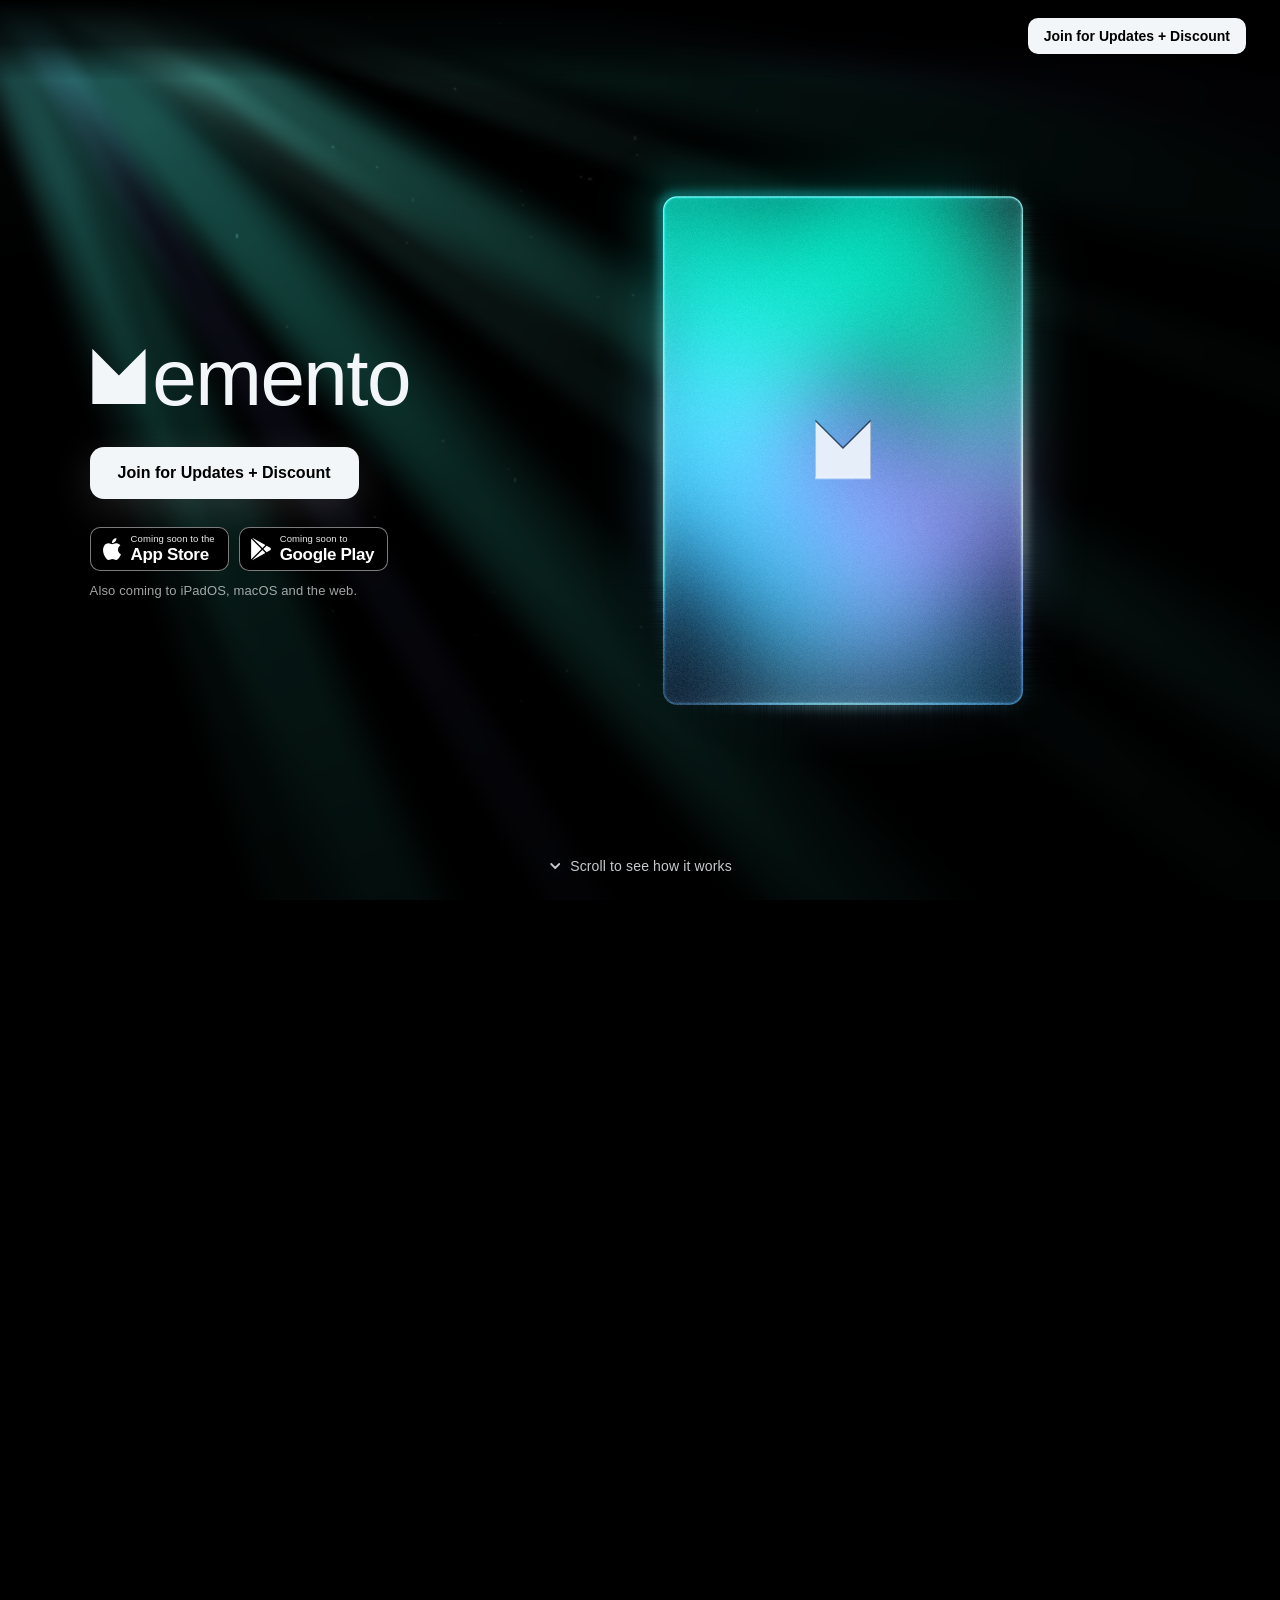
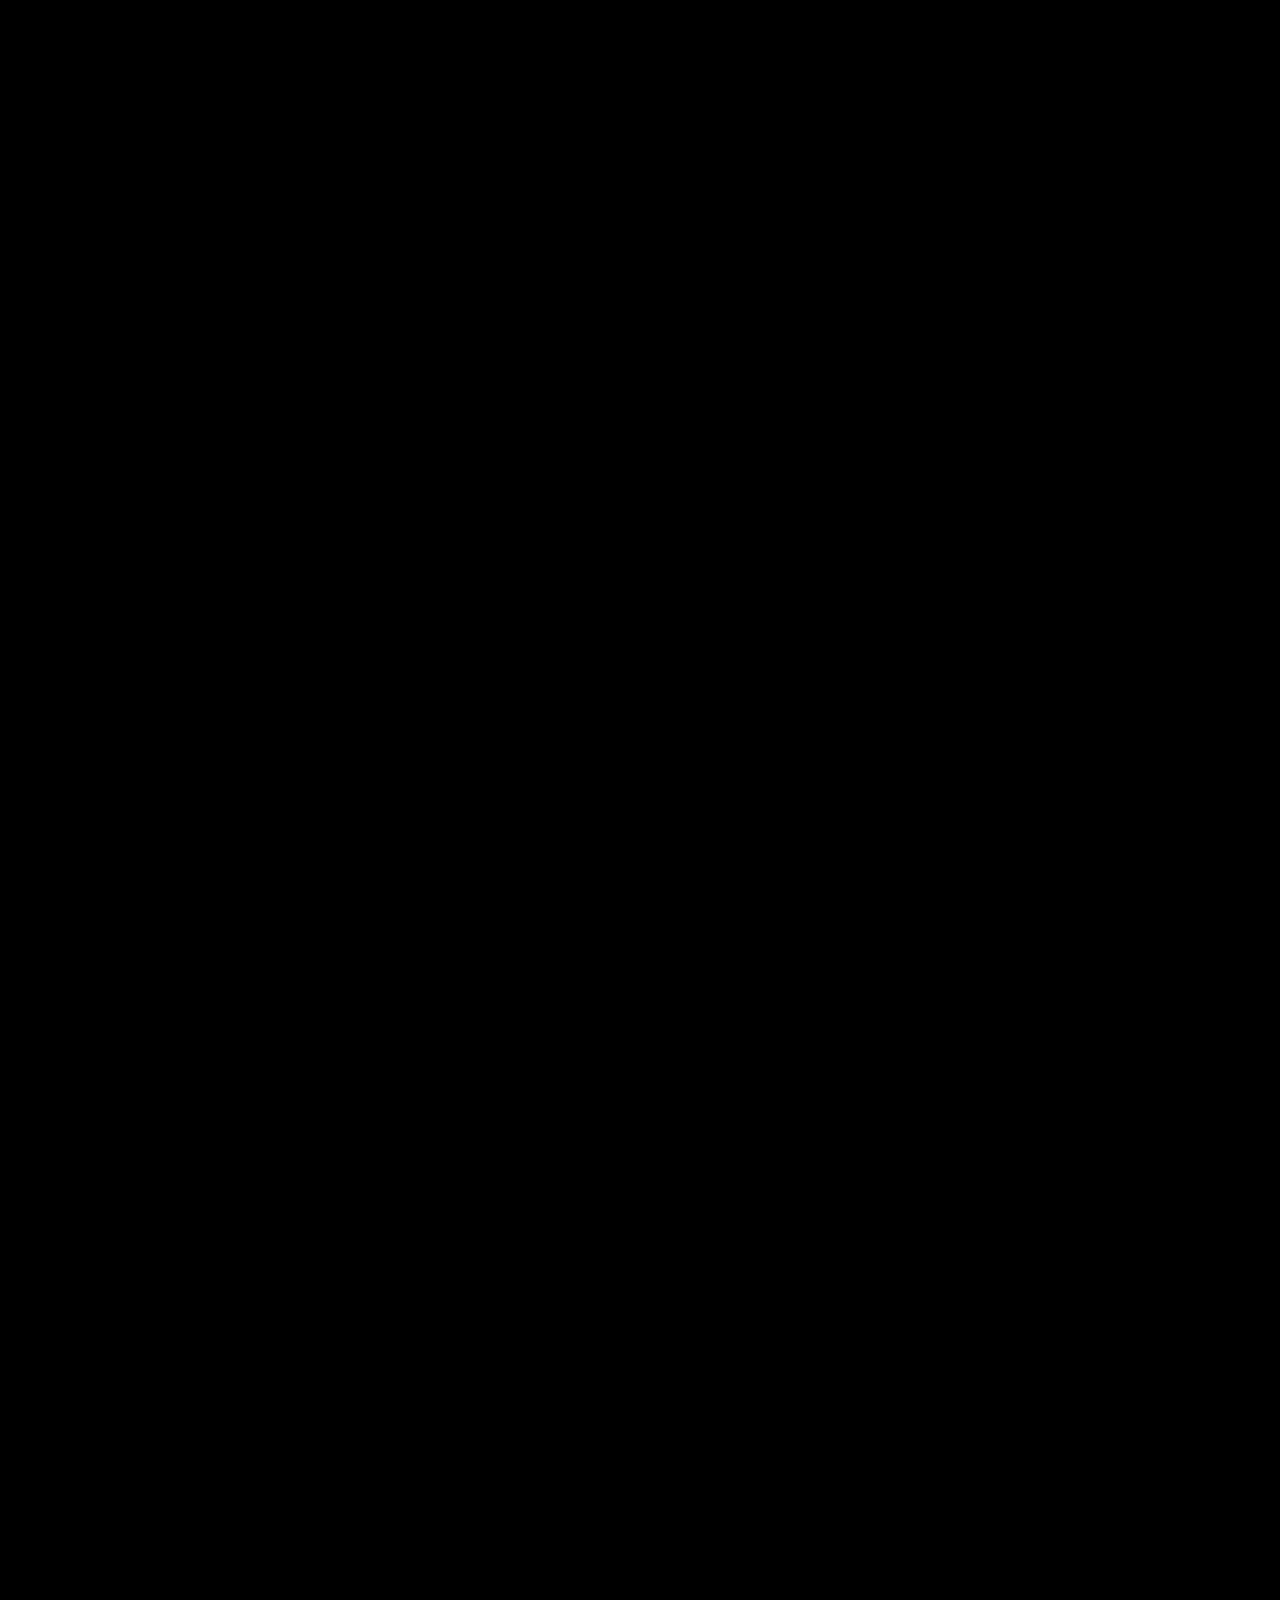
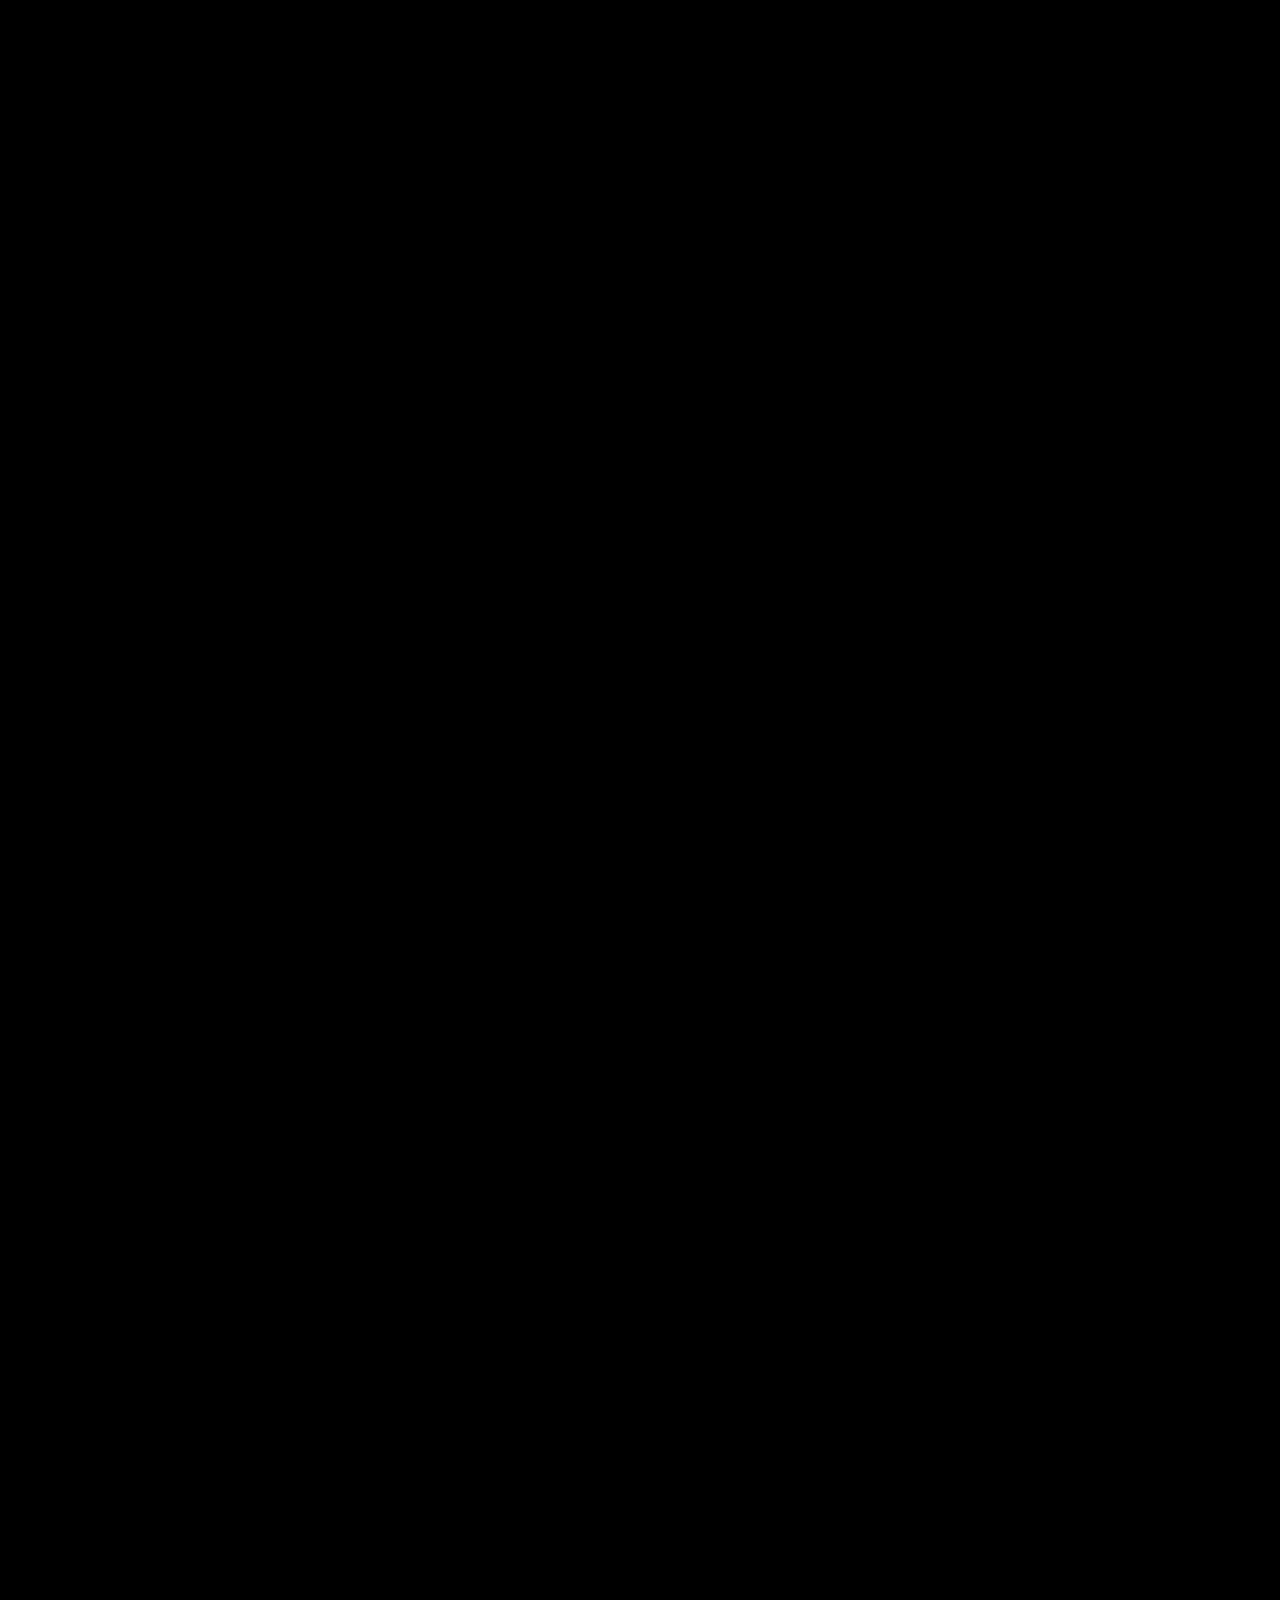
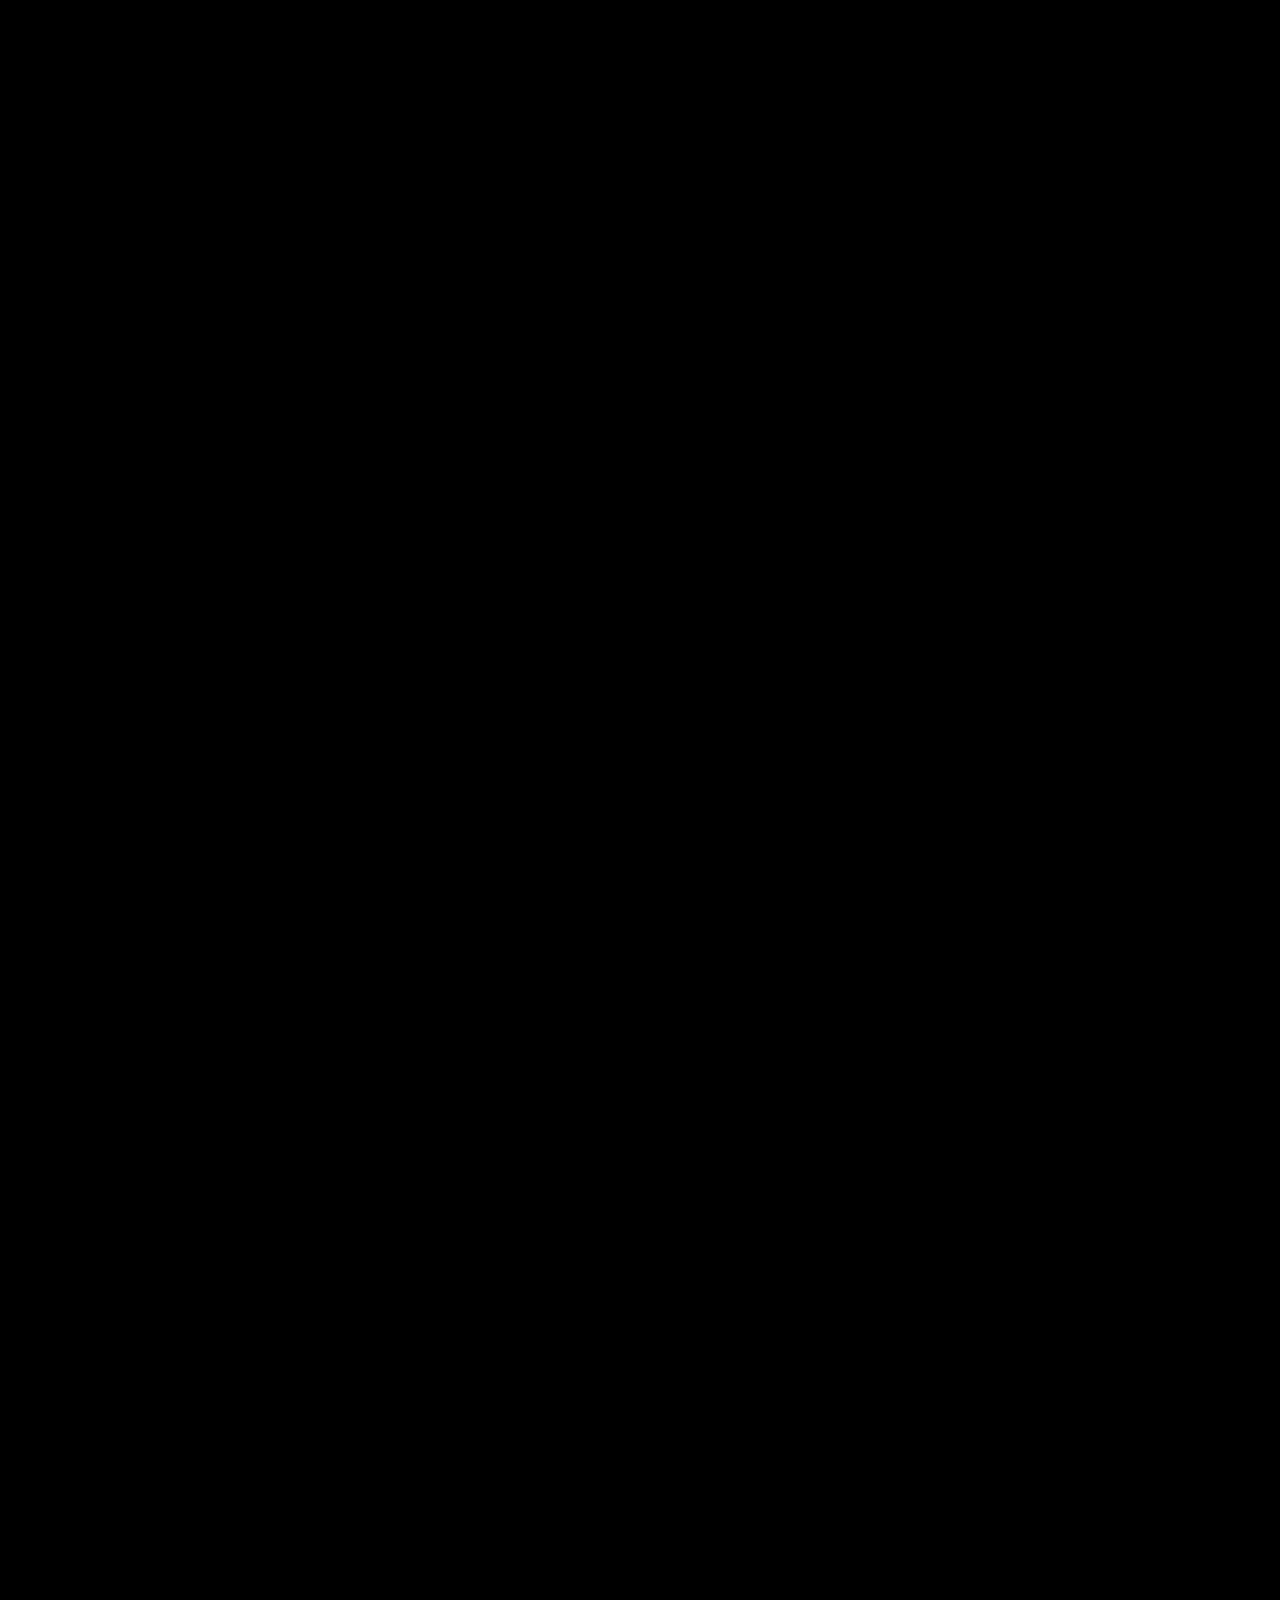
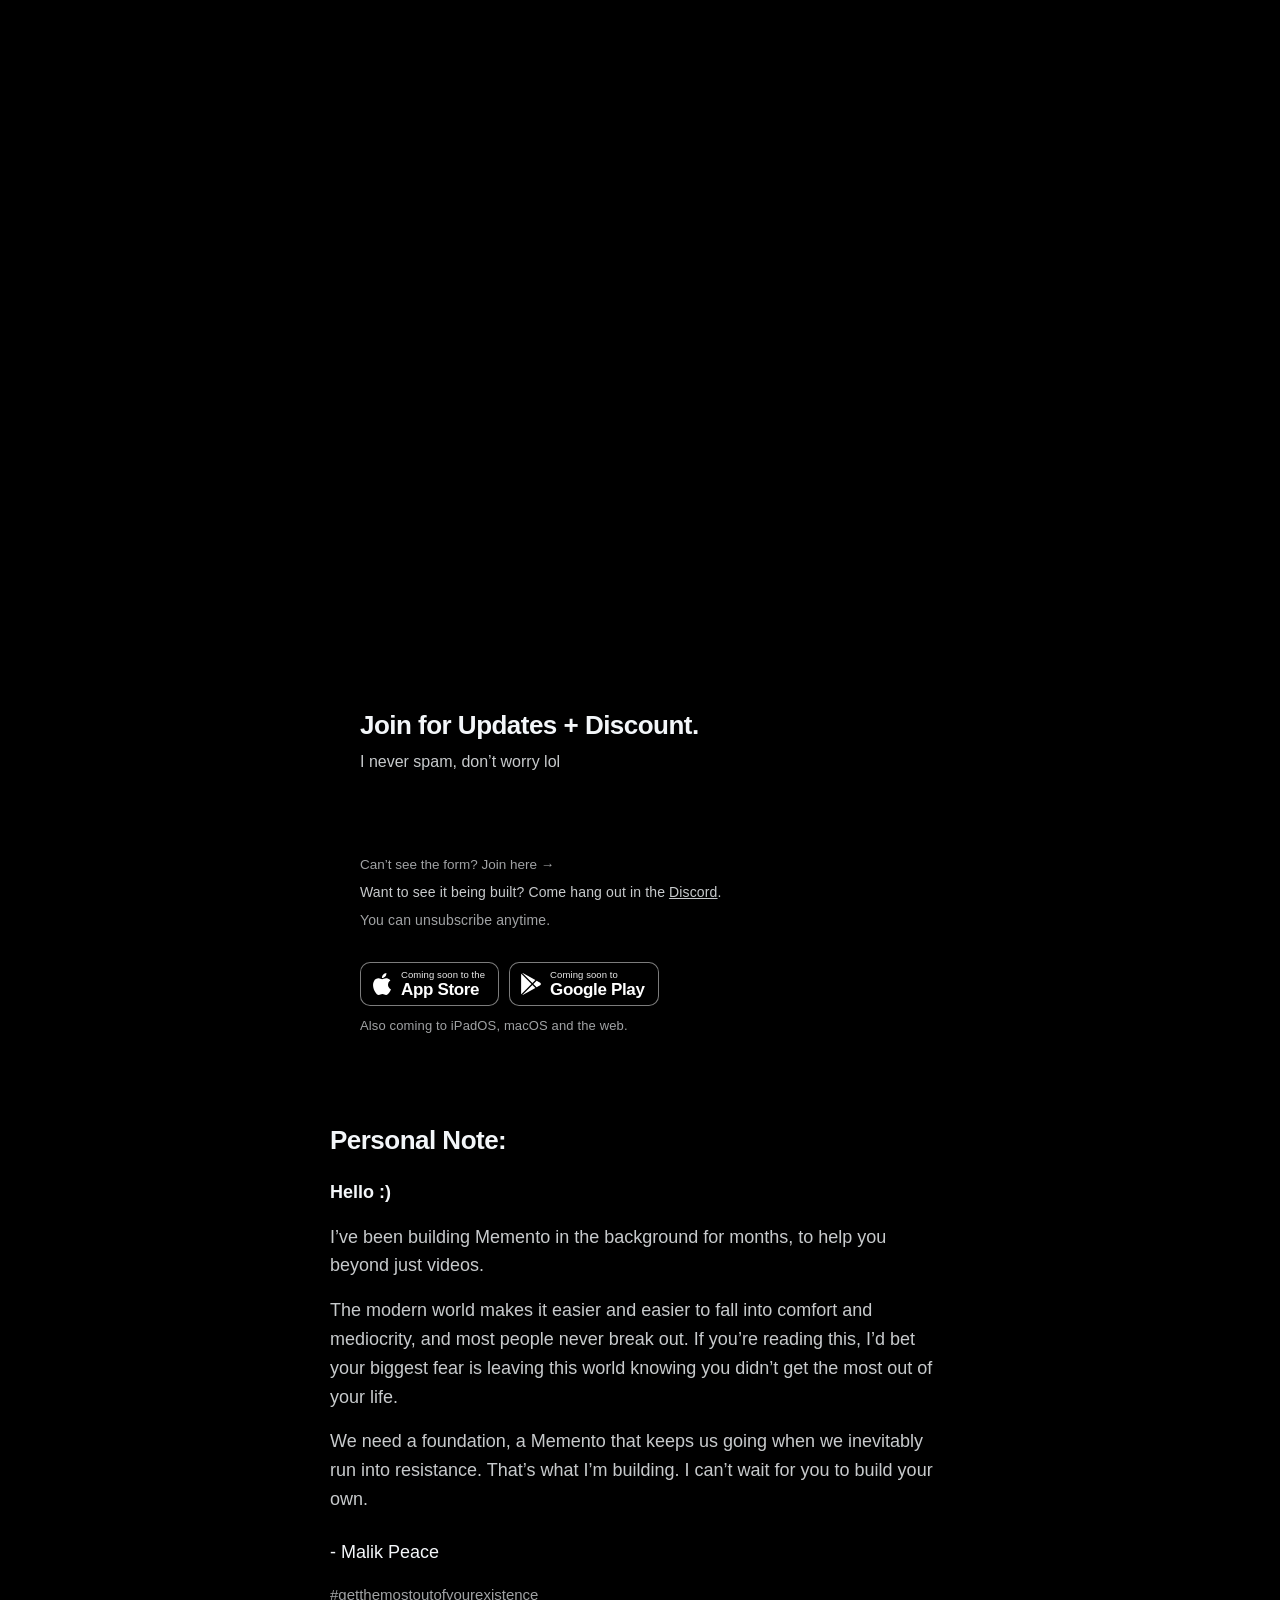
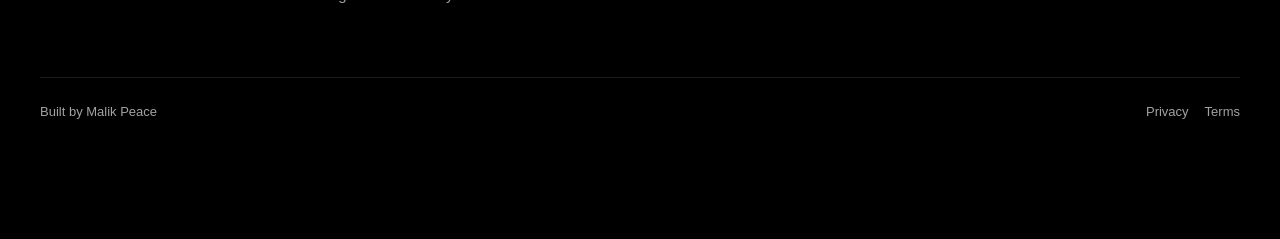
==== commit 1ecadfc0: "Landing: softer beams on computers that lose their light as they reach out (fade before the far edge" ====
--- a/index.html
+++ b/index.html
@@ -47,8 +47,8 @@
 <script src="v3/engine.js?v=12"></script>
 <script src="v3/kit.js?v=12"></script>
 <script src="v3/fire.js?v=12"></script>
-<script src="v3/beams.js?v=12"></script>
-<script src="v3/a.js?v=12"></script>
+<script src="v3/beams.js?v=13"></script>
+<script src="v3/a.js?v=13"></script>
 <script src="v3/live.js?v=12"></script>
 </body>
 </html>
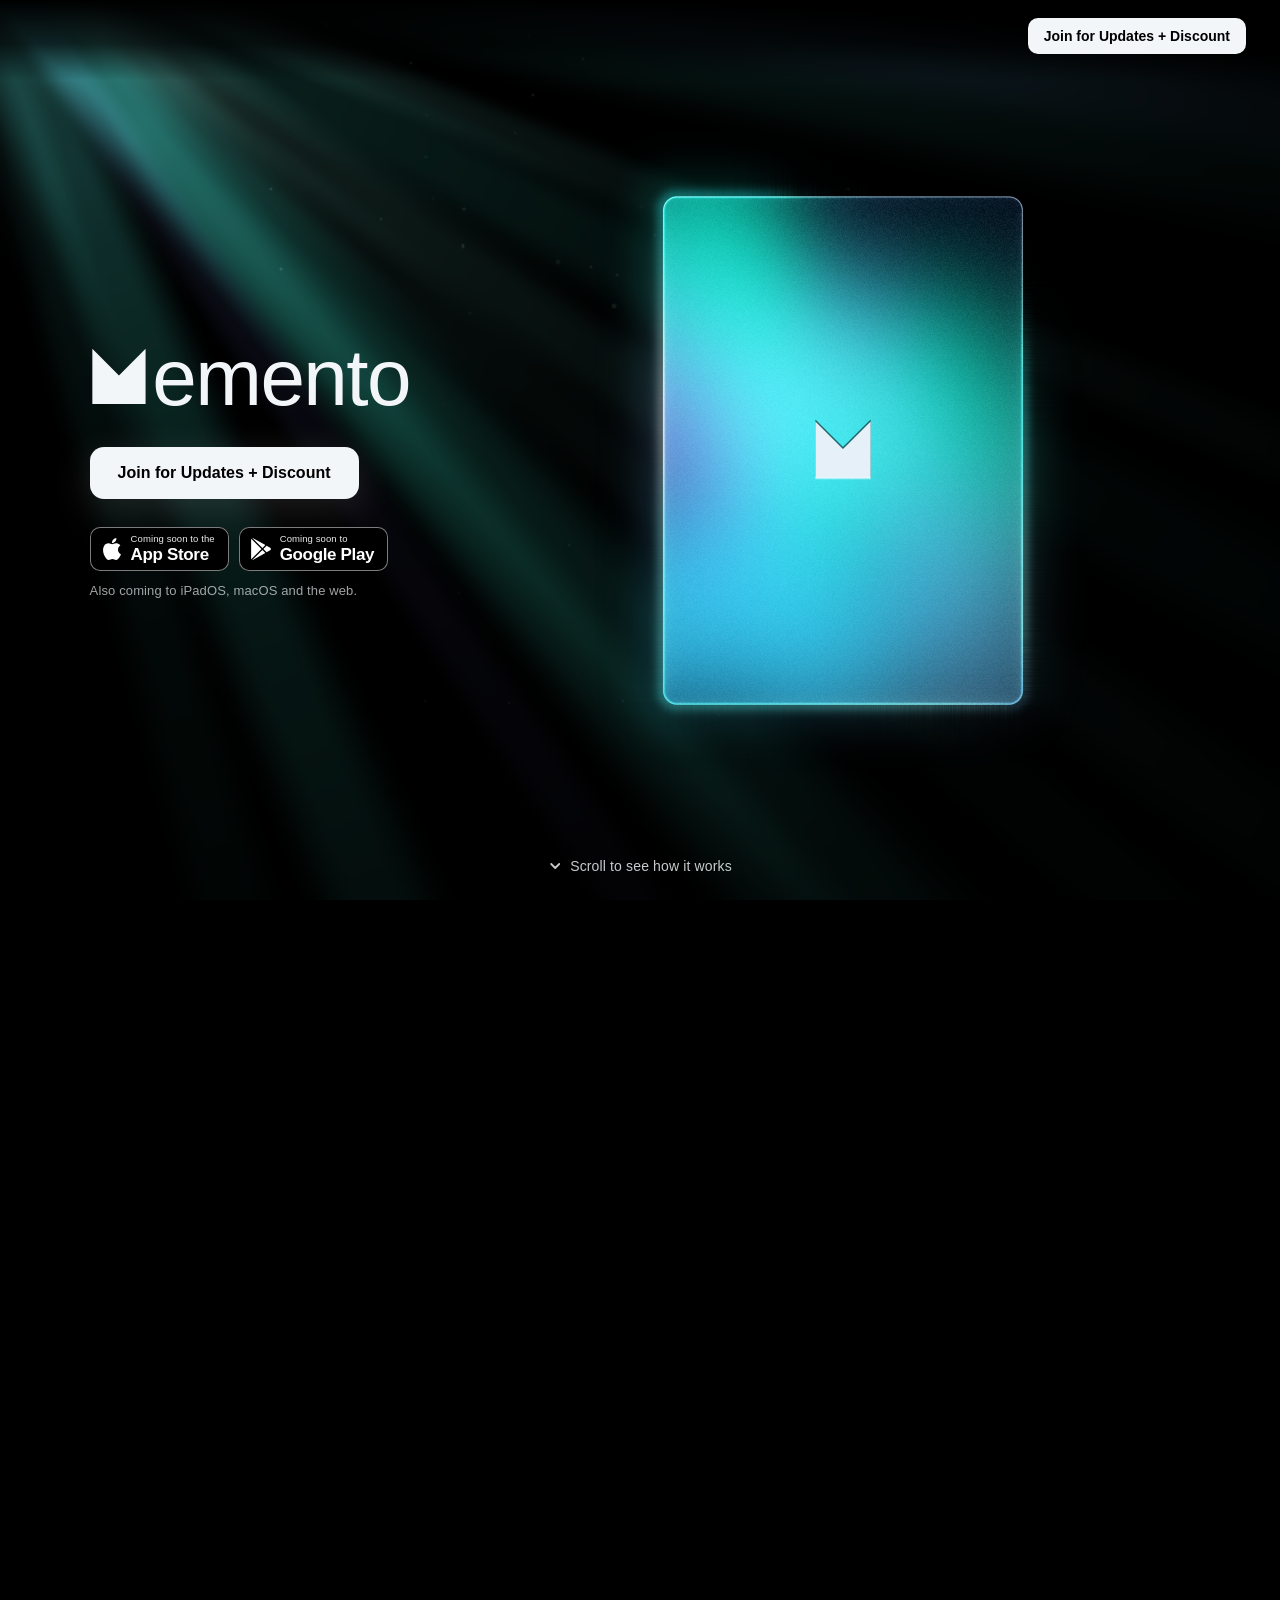
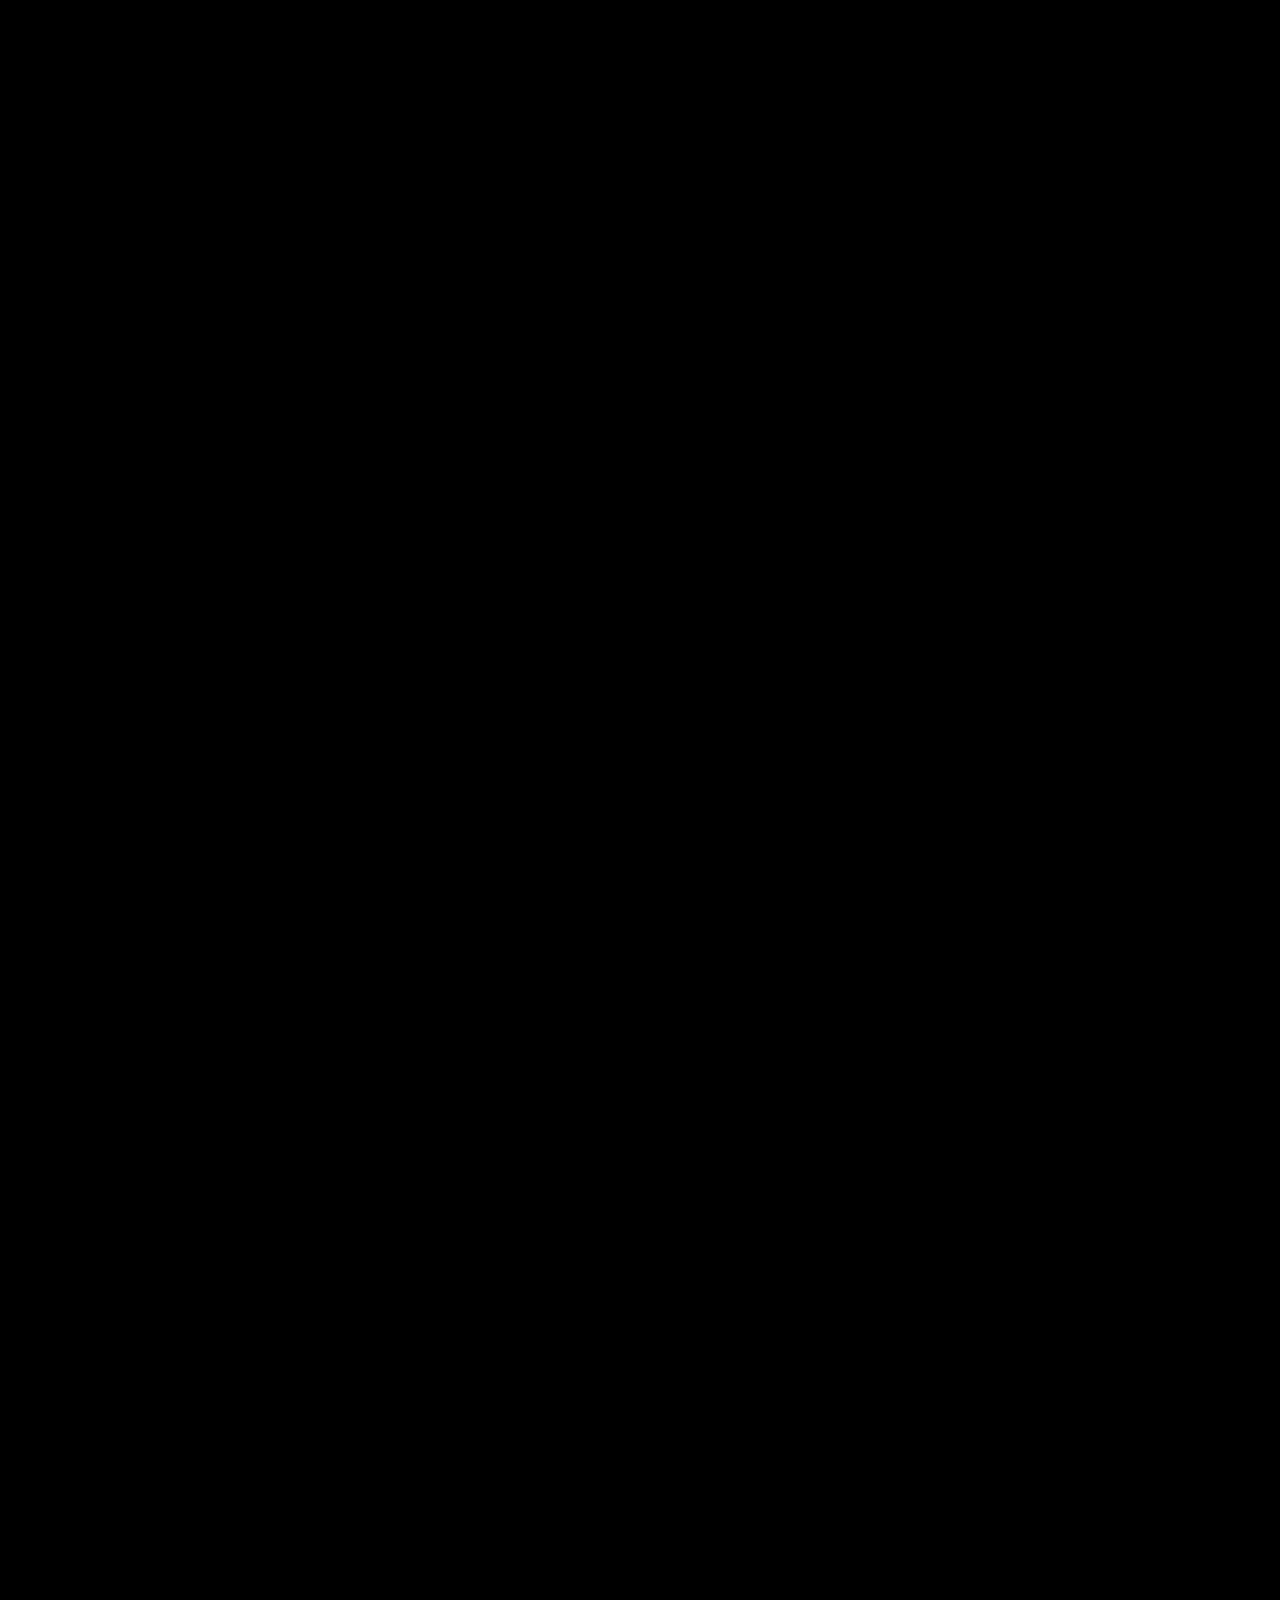
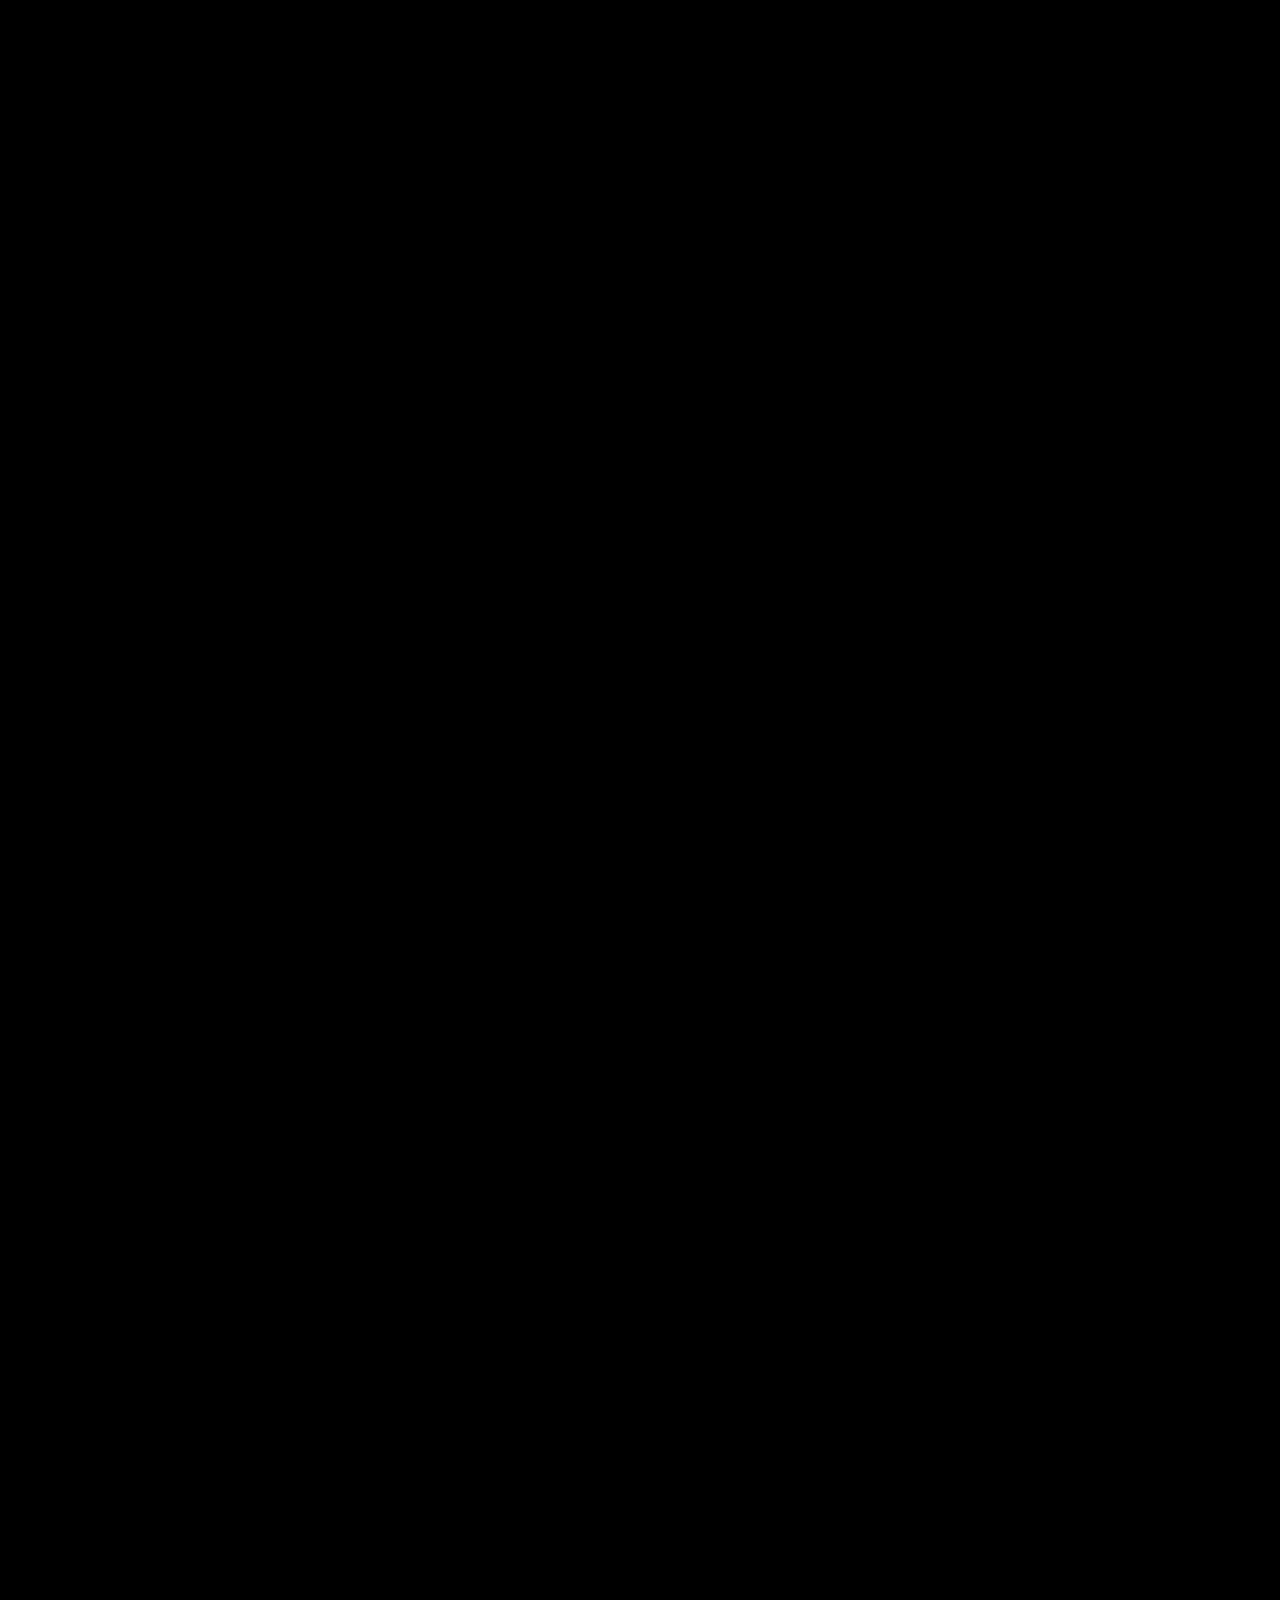
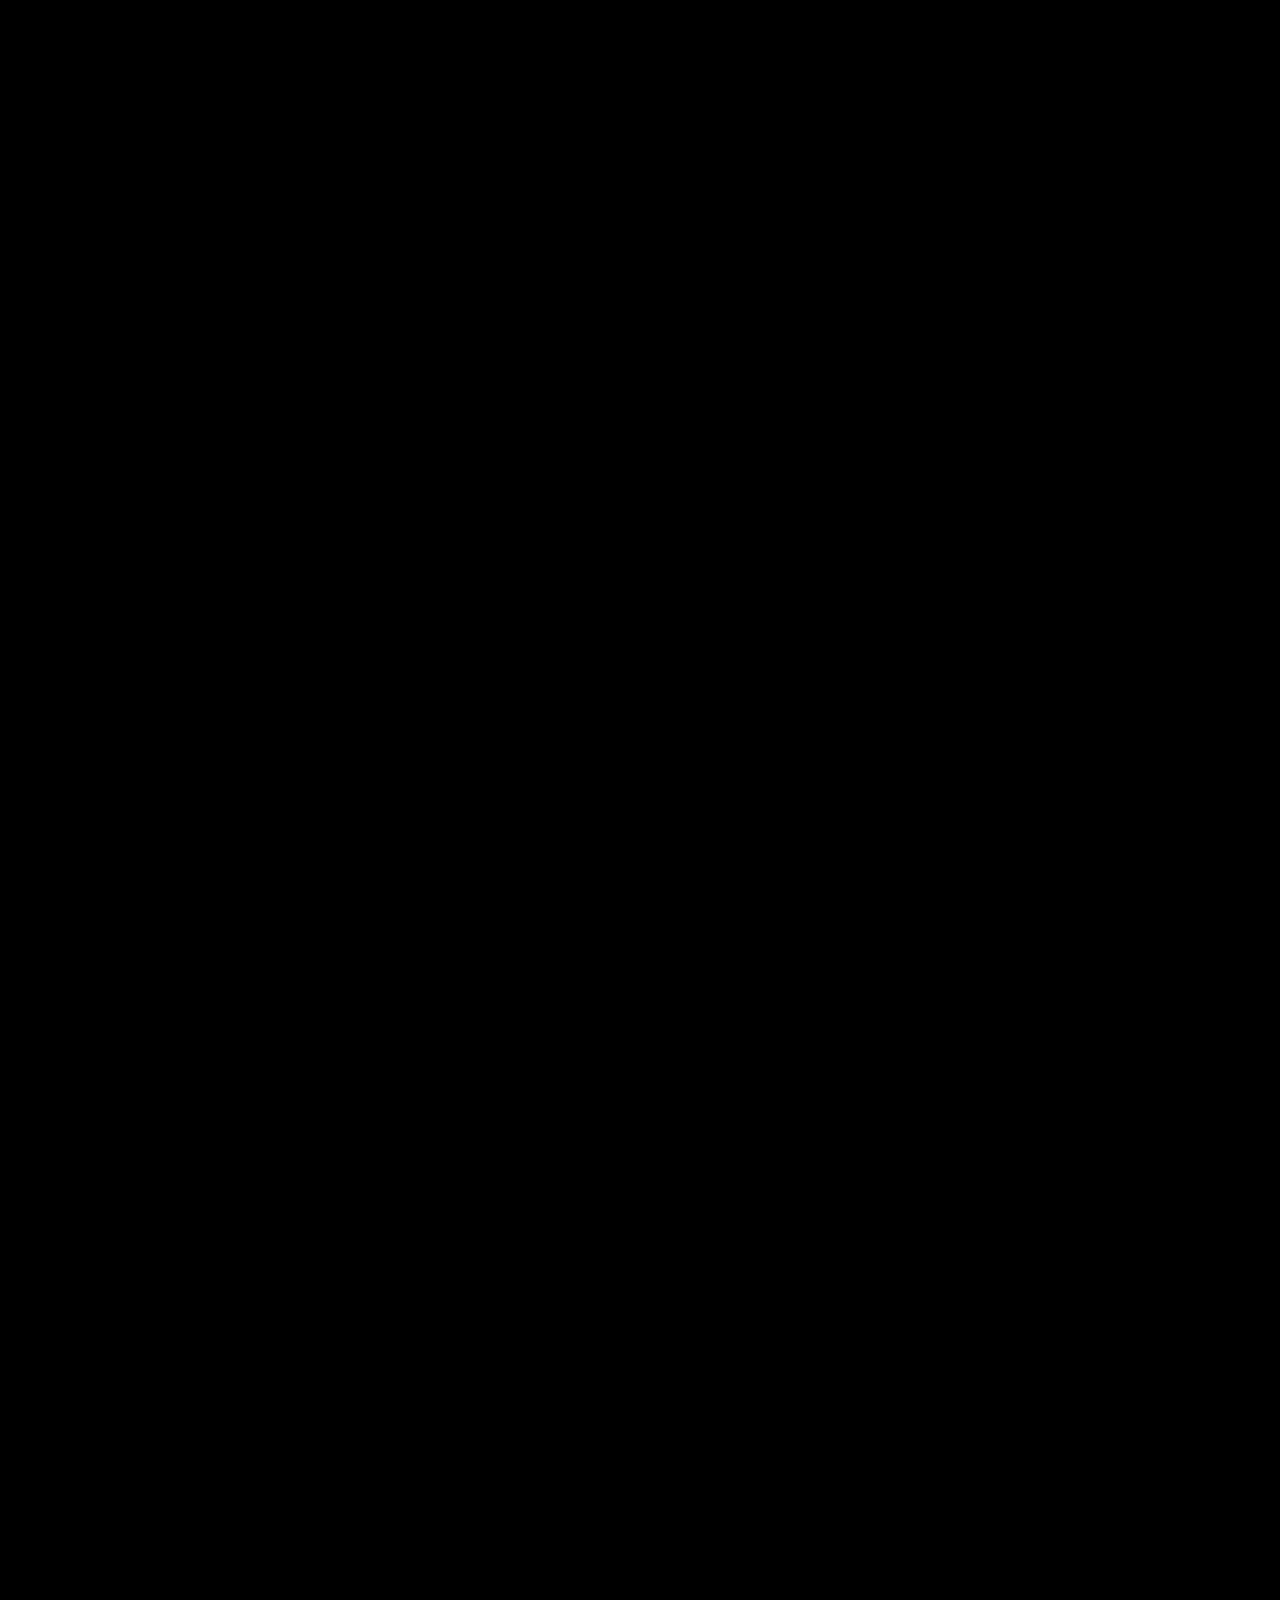
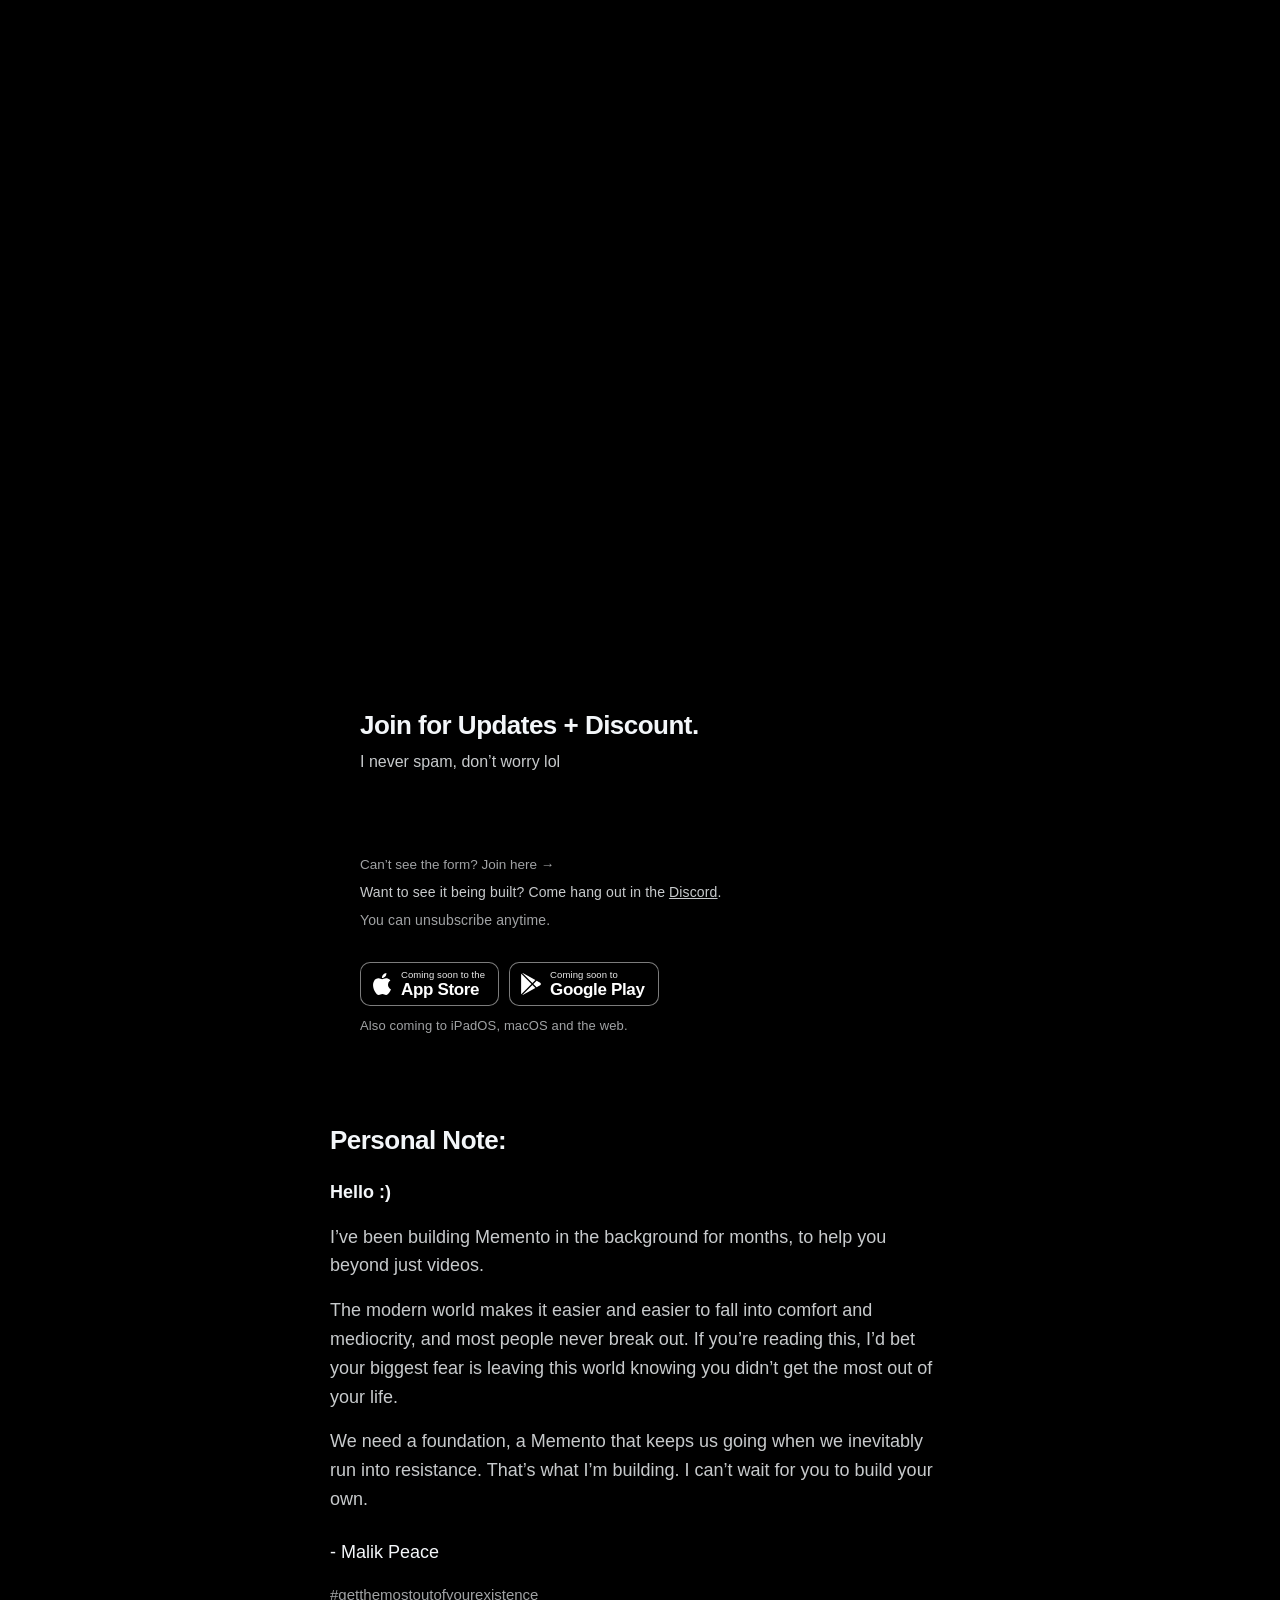
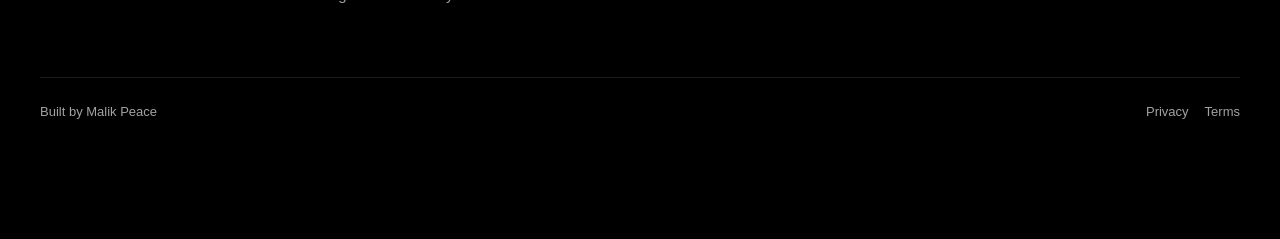
==== commit 0de14dbf: "Stats: mementoapp.co counts visits, sign-up opens, email sign-ups and links out in Memento's PostHog" ====
--- a/index.html
+++ b/index.html
@@ -37,6 +37,7 @@
 <meta name="theme-color" content="#000000">
 <link rel="stylesheet" href="v3/page.css?v=12">
 <link rel="stylesheet" href="v3/a.css?v=13">
+<script src="/stats.js?v=1" async></script>
 </head>
 <body>
 <main id="app"></main>
